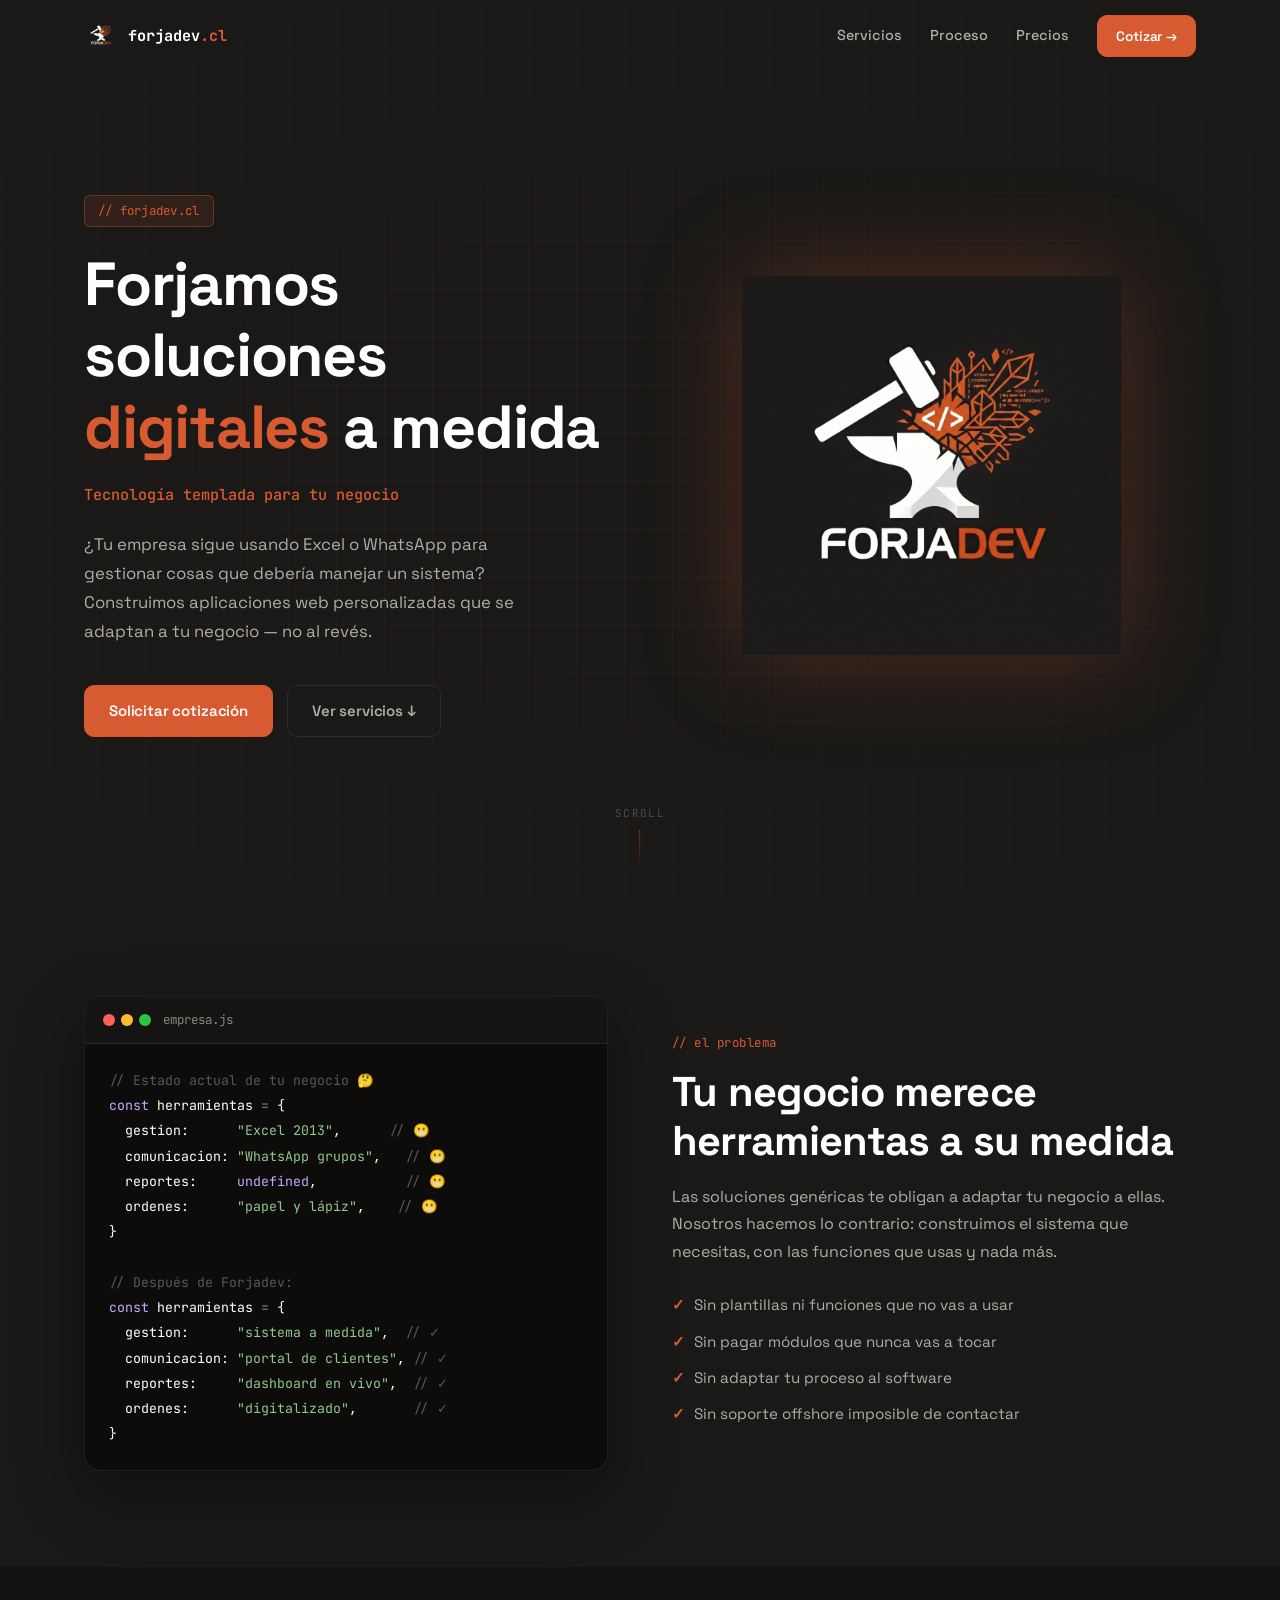
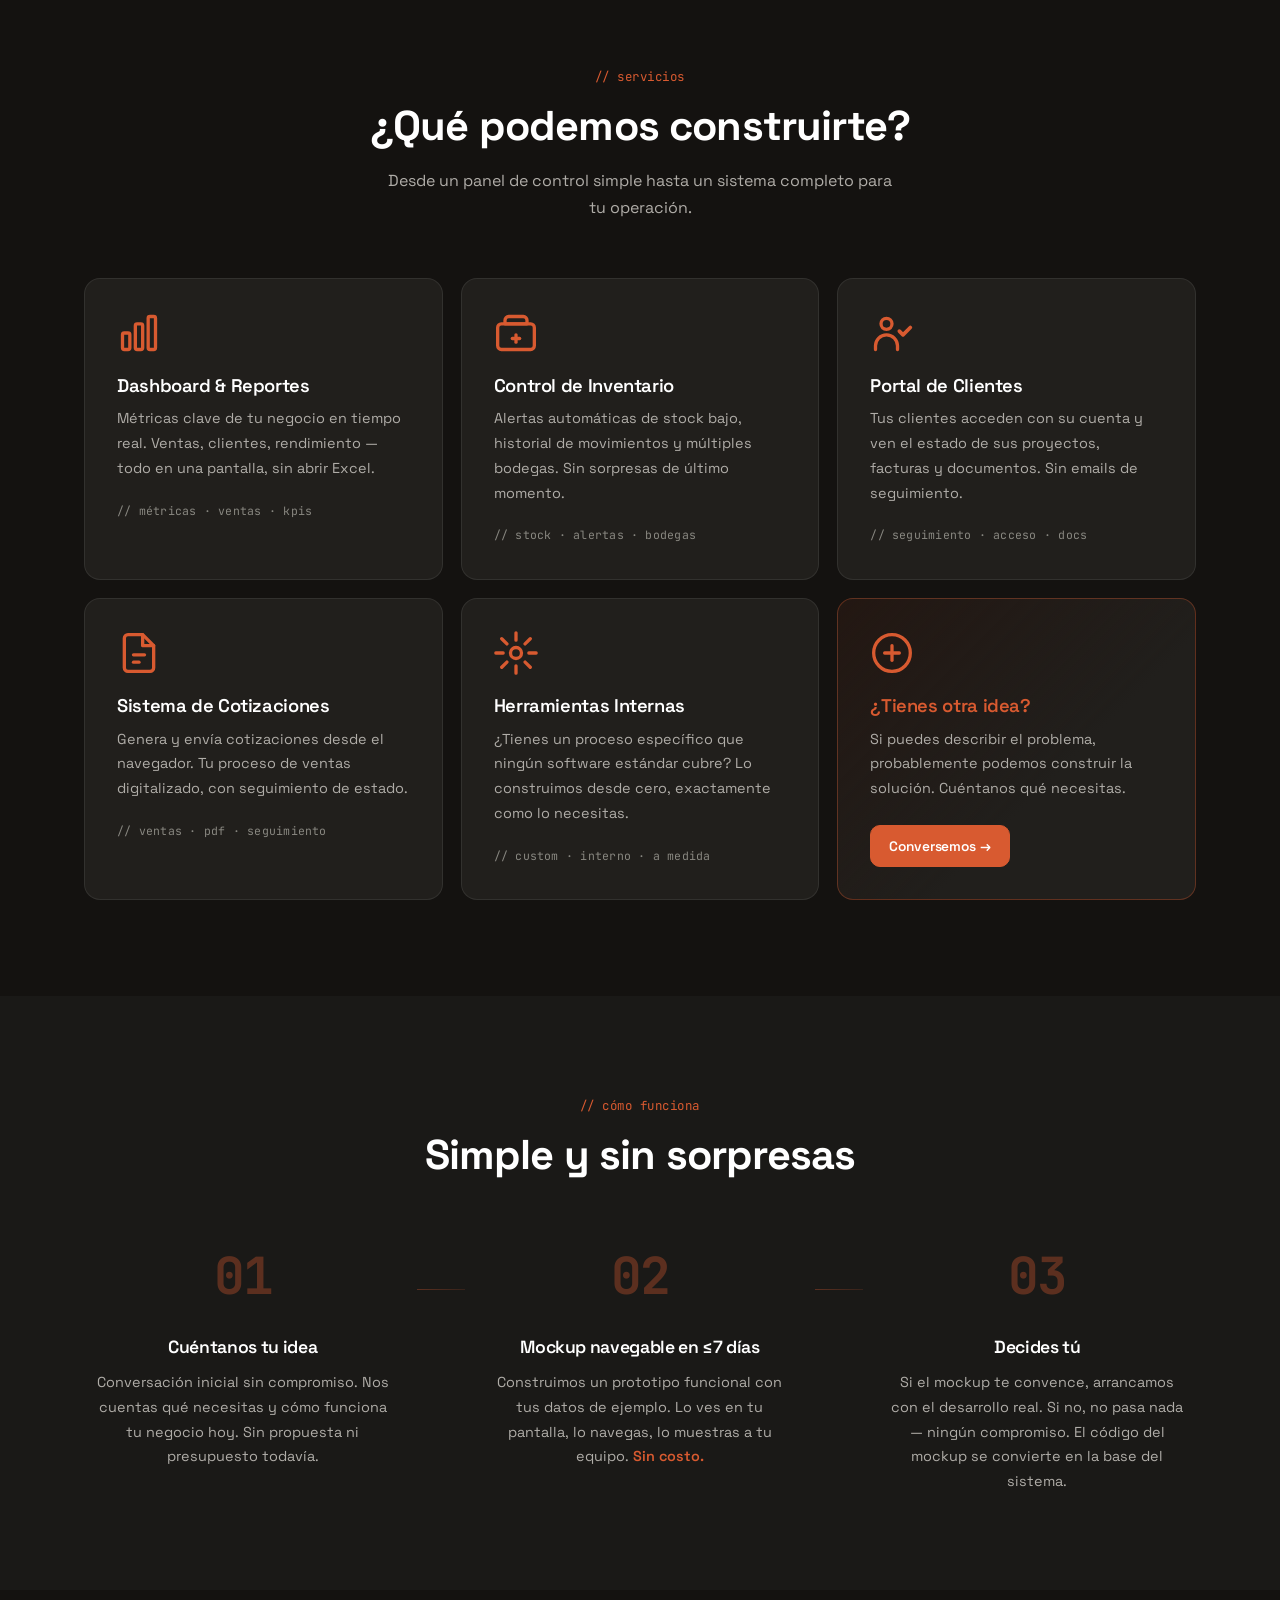
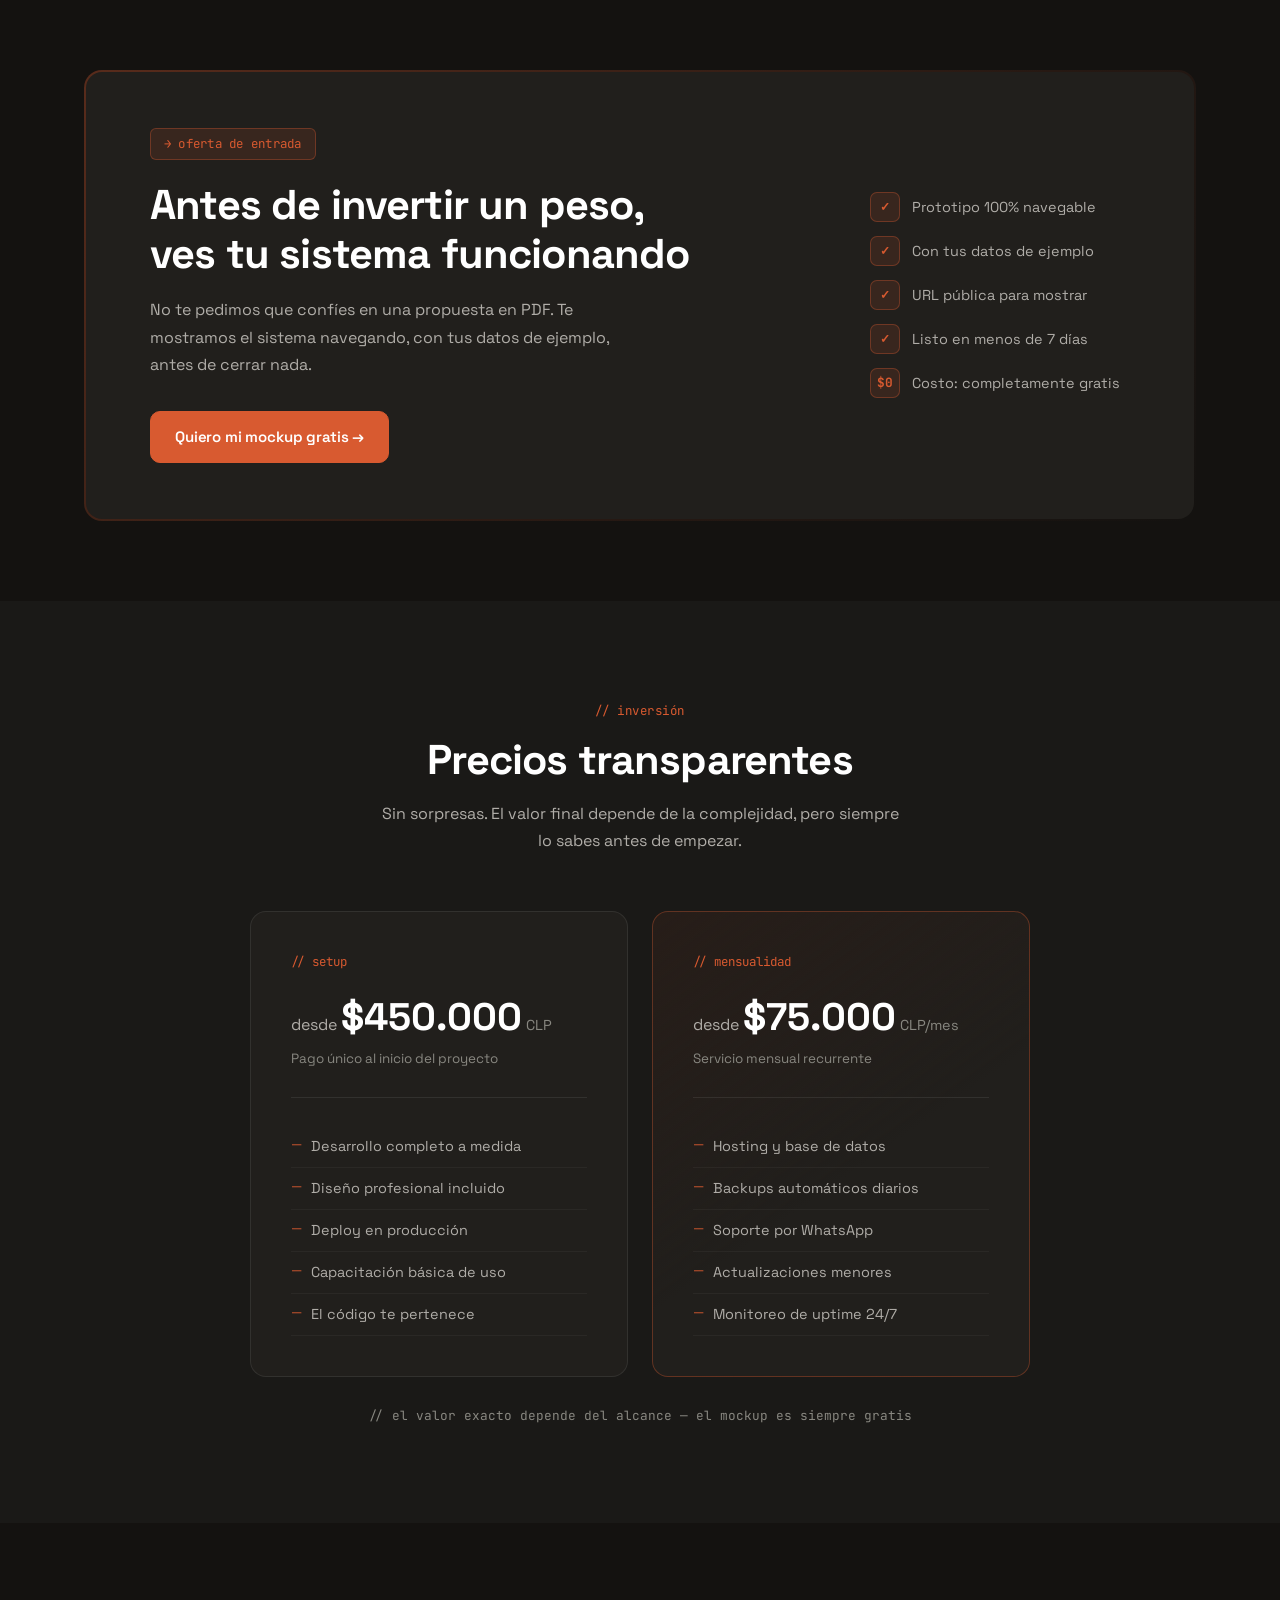
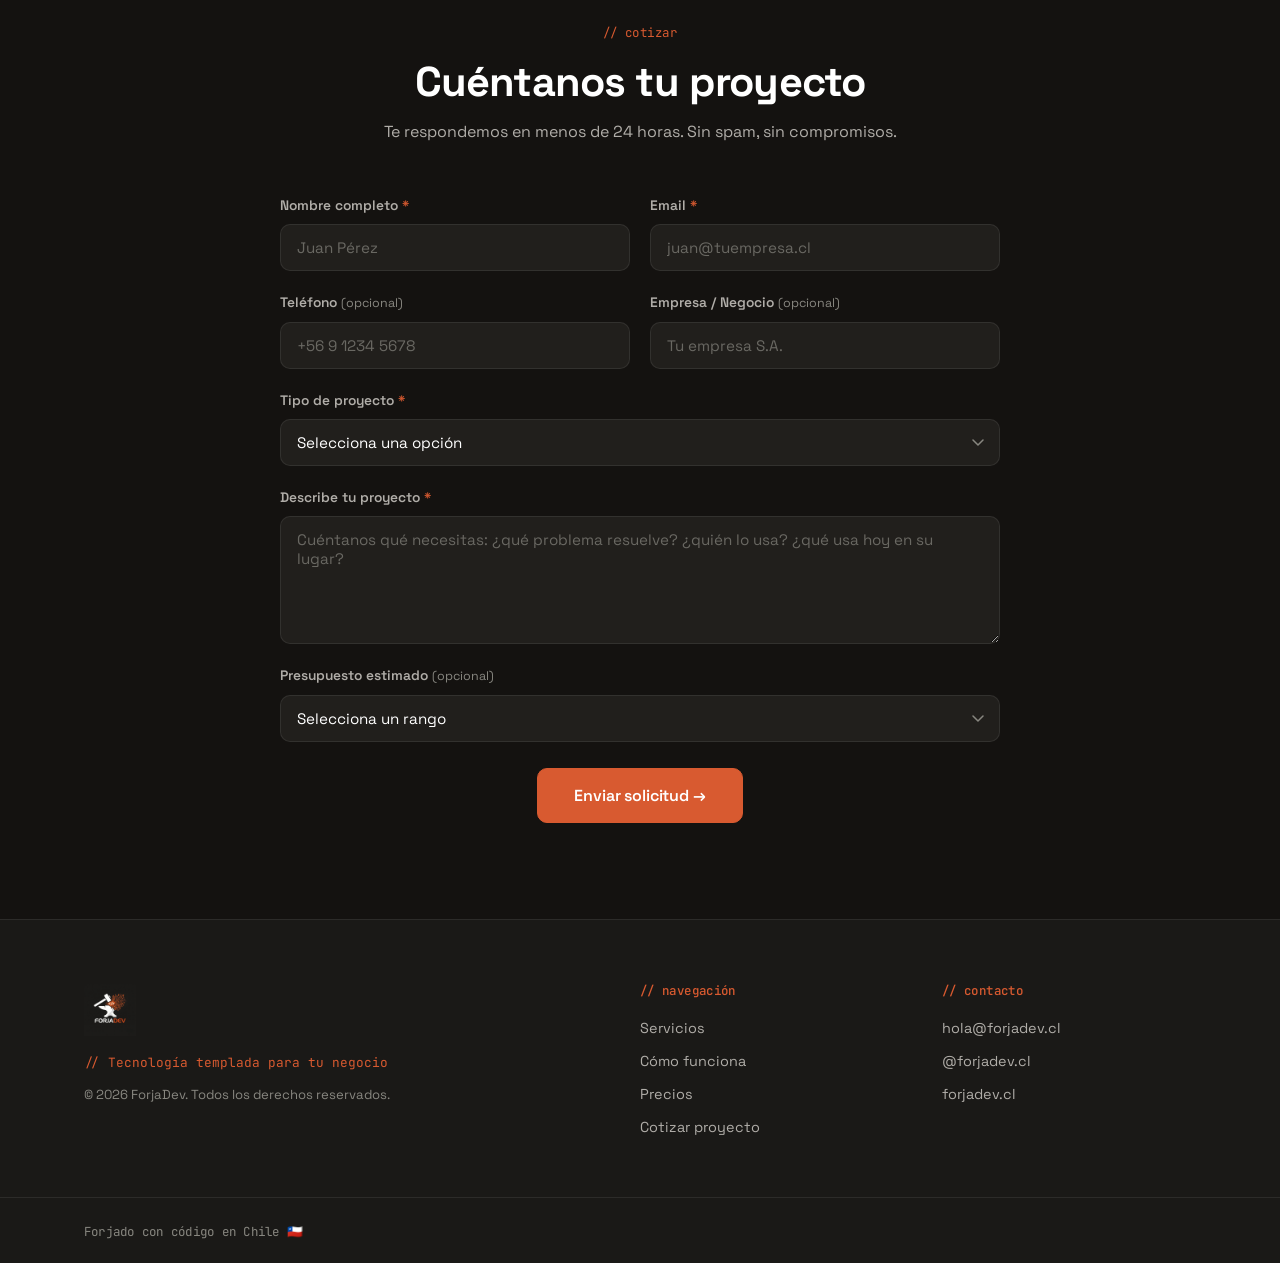
==== index.html @ ade75ca0 "Sitio inicial ForjaDev — landing page + formulario de cotización" ====
<!DOCTYPE html>
<html lang="es">
<head>
  <meta charset="UTF-8">
  <meta name="viewport" content="width=device-width, initial-scale=1.0">
  <meta name="description" content="ForjaDev — Aplicaciones web a medida para tu negocio. Dashboards, inventario, portales de clientes y más. Tecnología templada para tu negocio.">
  <meta property="og:title" content="ForjaDev — Tecnología templada para tu negocio">
  <meta property="og:description" content="Aplicaciones web personalizadas que se adaptan a tu negocio, no al revés. Prototipo navegable gratis en menos de 7 días.">
  <meta property="og:image" content="logo_forjadev.jpg">
  <title>ForjaDev — Tecnología templada para tu negocio</title>
  <link rel="icon" type="image/png" href="logo_forjadev.jpg">
  <link rel="preconnect" href="https://fonts.googleapis.com">
  <link rel="preconnect" href="https://fonts.gstatic.com" crossorigin>
  <link href="https://fonts.googleapis.com/css2?family=Space+Grotesk:wght@300;400;500;600;700&family=JetBrains+Mono:wght@400;500;700&display=swap" rel="stylesheet">
  <link rel="stylesheet" href="styles.css">
</head>
<body>

  <!-- ============================================================
       NAVBAR
  ============================================================ -->
  <nav id="navbar">
    <div class="nav-inner container">
      <a href="#" class="nav-logo">
        <img src="logo_forjadev.jpg" alt="ForjaDev">
        <span class="nav-logo-text mono">forjadev<span class="accent">.cl</span></span>
      </a>
      <div class="nav-links" id="nav-links">
        <a href="#servicios">Servicios</a>
        <a href="#proceso">Proceso</a>
        <a href="#precios">Precios</a>
        <a href="#cotizar" class="btn btn-primary btn-sm">Cotizar →</a>
      </div>
      <button class="nav-toggle" id="nav-toggle" aria-label="Abrir menú">
        <span></span>
        <span></span>
        <span></span>
      </button>
    </div>
  </nav>

  <main>

    <!-- ============================================================
         HERO
    ============================================================ -->
    <section id="hero">
      <div class="hero-grid-bg"></div>
      <div class="container hero-inner">
        <div class="hero-content">
          <span class="badge mono fade-up">// forjadev.cl</span>
          <h1 class="fade-up delay-100">
            Forjamos soluciones<br>
            <span class="accent">digitales</span> a medida
          </h1>
          <p class="hero-tagline mono fade-up delay-200">Tecnología templada para tu negocio</p>
          <p class="hero-body fade-up delay-300">
            ¿Tu empresa sigue usando Excel o WhatsApp para gestionar cosas que debería manejar un sistema?
            Construimos aplicaciones web personalizadas que se adaptan a tu negocio&nbsp;— no al revés.
          </p>
          <div class="hero-actions fade-up delay-400">
            <a href="#cotizar" class="btn btn-primary">Solicitar cotización</a>
            <a href="#servicios" class="btn btn-ghost">Ver servicios ↓</a>
          </div>
        </div>
        <div class="hero-logo fade-up delay-200">
          <div class="hero-logo-glow"></div>
          <img src="logo_forjadev.jpg" alt="ForjaDev Logo">
        </div>
      </div>
      <div class="hero-scroll-hint">
        <span class="mono">scroll</span>
        <div class="scroll-line"></div>
      </div>
    </section>

    <!-- ============================================================
         PROBLEMA
    ============================================================ -->
    <section id="problema">
      <div class="container problema-inner">
        <div class="code-block fade-up">
          <div class="code-header">
            <div class="code-dots">
              <span class="dot dot-red"></span>
              <span class="dot dot-yellow"></span>
              <span class="dot dot-green"></span>
            </div>
            <span class="code-filename mono">empresa.js</span>
          </div>
          <pre class="code-body"><code><span class="c-comment">// Estado actual de tu negocio 🤔</span>
<span class="c-keyword">const</span> herramientas <span class="c-op">=</span> {
  gestion:      <span class="c-string">"Excel 2013"</span>,      <span class="c-comment">// 😬</span>
  comunicacion: <span class="c-string">"WhatsApp grupos"</span>,   <span class="c-comment">// 😬</span>
  reportes:     <span class="c-keyword">undefined</span>,           <span class="c-comment">// 😬</span>
  ordenes:      <span class="c-string">"papel y lápiz"</span>,    <span class="c-comment">// 😬</span>
}

<span class="c-comment">// Después de Forjadev:</span>
<span class="c-keyword">const</span> herramientas <span class="c-op">=</span> {
  gestion:      <span class="c-string">"sistema a medida"</span>,  <span class="c-comment">// ✓</span>
  comunicacion: <span class="c-string">"portal de clientes"</span>, <span class="c-comment">// ✓</span>
  reportes:     <span class="c-string">"dashboard en vivo"</span>,  <span class="c-comment">// ✓</span>
  ordenes:      <span class="c-string">"digitalizado"</span>,       <span class="c-comment">// ✓</span>
}</code></pre>
        </div>
        <div class="problema-text fade-up delay-200">
          <span class="section-tag mono">// el problema</span>
          <h2>Tu negocio merece herramientas a su medida</h2>
          <p>Las soluciones genéricas te obligan a adaptar tu negocio a ellas. Nosotros hacemos lo contrario: construimos el sistema que necesitas, con las funciones que usas y nada más.</p>
          <ul class="check-list">
            <li>Sin plantillas ni funciones que no vas a usar</li>
            <li>Sin pagar módulos que nunca vas a tocar</li>
            <li>Sin adaptar tu proceso al software</li>
            <li>Sin soporte offshore imposible de contactar</li>
          </ul>
        </div>
      </div>
    </section>

    <!-- ============================================================
         SERVICIOS
    ============================================================ -->
    <section id="servicios">
      <div class="container">
        <div class="section-header fade-up">
          <span class="section-tag mono">// servicios</span>
          <h2>¿Qué podemos construirte?</h2>
          <p class="section-sub">Desde un panel de control simple hasta un sistema completo para tu operación.</p>
        </div>
        <div class="services-grid">

          <div class="service-card fade-up">
            <div class="service-icon">
              <svg viewBox="0 0 24 24" fill="none" stroke="currentColor" stroke-width="1.8" stroke-linecap="round" stroke-linejoin="round">
                <rect x="3" y="12" width="4" height="9" rx="1"/>
                <rect x="10" y="7" width="4" height="14" rx="1"/>
                <rect x="17" y="3" width="4" height="18" rx="1"/>
              </svg>
            </div>
            <h3>Dashboard & Reportes</h3>
            <p>Métricas clave de tu negocio en tiempo real. Ventas, clientes, rendimiento — todo en una pantalla, sin abrir Excel.</p>
            <span class="service-tag mono">// métricas · ventas · kpis</span>
          </div>

          <div class="service-card fade-up delay-100">
            <div class="service-icon">
              <svg viewBox="0 0 24 24" fill="none" stroke="currentColor" stroke-width="1.8" stroke-linecap="round" stroke-linejoin="round">
                <path d="M20 7H4a2 2 0 00-2 2v10a2 2 0 002 2h16a2 2 0 002-2V9a2 2 0 00-2-2z"/>
                <path d="M16 3H8a2 2 0 00-2 2v2h12V5a2 2 0 00-2-2z"/>
                <line x1="12" y1="13" x2="12" y2="17"/>
                <line x1="10" y1="15" x2="14" y2="15"/>
              </svg>
            </div>
            <h3>Control de Inventario</h3>
            <p>Alertas automáticas de stock bajo, historial de movimientos y múltiples bodegas. Sin sorpresas de último momento.</p>
            <span class="service-tag mono">// stock · alertas · bodegas</span>
          </div>

          <div class="service-card fade-up delay-200">
            <div class="service-icon">
              <svg viewBox="0 0 24 24" fill="none" stroke="currentColor" stroke-width="1.8" stroke-linecap="round" stroke-linejoin="round">
                <circle cx="9" cy="7" r="3"/>
                <path d="M3 21v-2a6 6 0 0112 0v2"/>
                <path d="M16 11l2 2 4-4" stroke-width="2"/>
              </svg>
            </div>
            <h3>Portal de Clientes</h3>
            <p>Tus clientes acceden con su cuenta y ven el estado de sus proyectos, facturas y documentos. Sin emails de seguimiento.</p>
            <span class="service-tag mono">// seguimiento · acceso · docs</span>
          </div>

          <div class="service-card fade-up delay-100">
            <div class="service-icon">
              <svg viewBox="0 0 24 24" fill="none" stroke="currentColor" stroke-width="1.8" stroke-linecap="round" stroke-linejoin="round">
                <path d="M14 2H6a2 2 0 00-2 2v16a2 2 0 002 2h12a2 2 0 002-2V8z"/>
                <polyline points="14 2 14 8 20 8"/>
                <line x1="9" y1="13" x2="15" y2="13"/>
                <line x1="9" y1="17" x2="12" y2="17"/>
              </svg>
            </div>
            <h3>Sistema de Cotizaciones</h3>
            <p>Genera y envía cotizaciones desde el navegador. Tu proceso de ventas digitalizado, con seguimiento de estado.</p>
            <span class="service-tag mono">// ventas · pdf · seguimiento</span>
          </div>

          <div class="service-card fade-up delay-200">
            <div class="service-icon">
              <svg viewBox="0 0 24 24" fill="none" stroke="currentColor" stroke-width="1.8" stroke-linecap="round" stroke-linejoin="round">
                <circle cx="12" cy="12" r="3"/>
                <path d="M12 1v4M12 19v4M4.22 4.22l2.83 2.83M16.95 16.95l2.83 2.83M1 12h4M19 12h4M4.22 19.78l2.83-2.83M16.95 7.05l2.83-2.83"/>
              </svg>
            </div>
            <h3>Herramientas Internas</h3>
            <p>¿Tienes un proceso específico que ningún software estándar cubre? Lo construimos desde cero, exactamente como lo necesitas.</p>
            <span class="service-tag mono">// custom · interno · a medida</span>
          </div>

          <div class="service-card service-card-cta fade-up delay-300">
            <div class="service-icon">
              <svg viewBox="0 0 24 24" fill="none" stroke="currentColor" stroke-width="1.8" stroke-linecap="round" stroke-linejoin="round">
                <circle cx="12" cy="12" r="10"/>
                <line x1="12" y1="8" x2="12" y2="16"/>
                <line x1="8" y1="12" x2="16" y2="12"/>
              </svg>
            </div>
            <h3>¿Tienes otra idea?</h3>
            <p>Si puedes describir el problema, probablemente podemos construir la solución. Cuéntanos qué necesitas.</p>
            <a href="#cotizar" class="btn btn-primary btn-sm" style="margin-top: 8px;">Conversemos →</a>
          </div>

        </div>
      </div>
    </section>

    <!-- ============================================================
         PROCESO
    ============================================================ -->
    <section id="proceso">
      <div class="container">
        <div class="section-header fade-up">
          <span class="section-tag mono">// cómo funciona</span>
          <h2>Simple y sin sorpresas</h2>
        </div>
        <div class="steps">
          <div class="step fade-up">
            <div class="step-number mono">01</div>
            <div class="step-body">
              <h3>Cuéntanos tu idea</h3>
              <p>Conversación inicial sin compromiso. Nos cuentas qué necesitas y cómo funciona tu negocio hoy. Sin propuesta ni presupuesto todavía.</p>
            </div>
          </div>
          <div class="step-connector" aria-hidden="true"></div>
          <div class="step fade-up delay-200">
            <div class="step-number mono">02</div>
            <div class="step-body">
              <h3>Mockup navegable en ≤7 días</h3>
              <p>Construimos un prototipo funcional con tus datos de ejemplo. Lo ves en tu pantalla, lo navegas, lo muestras a tu equipo. <strong>Sin costo.</strong></p>
            </div>
          </div>
          <div class="step-connector" aria-hidden="true"></div>
          <div class="step fade-up delay-400">
            <div class="step-number mono">03</div>
            <div class="step-body">
              <h3>Decides tú</h3>
              <p>Si el mockup te convence, arrancamos con el desarrollo real. Si no, no pasa nada — ningún compromiso. El código del mockup se convierte en la base del sistema.</p>
            </div>
          </div>
        </div>
      </div>
    </section>

    <!-- ============================================================
         MOCKUP CTA
    ============================================================ -->
    <section id="mockup-cta">
      <div class="container">
        <div class="mockup-card fade-up">
          <div class="mockup-card-inner">
            <div class="mockup-text">
              <span class="badge accent-badge mono">→ oferta de entrada</span>
              <h2>Antes de invertir un peso,<br>ves tu sistema funcionando</h2>
              <p>No te pedimos que confíes en una propuesta en PDF. Te mostramos el sistema navegando, con tus datos de ejemplo, antes de cerrar nada.</p>
              <a href="#cotizar" class="btn btn-primary">Quiero mi mockup gratis →</a>
            </div>
            <div class="mockup-features">
              <div class="mockup-feature">
                <span class="feature-icon">✓</span>
                <span>Prototipo 100% navegable</span>
              </div>
              <div class="mockup-feature">
                <span class="feature-icon">✓</span>
                <span>Con tus datos de ejemplo</span>
              </div>
              <div class="mockup-feature">
                <span class="feature-icon">✓</span>
                <span>URL pública para mostrar</span>
              </div>
              <div class="mockup-feature">
                <span class="feature-icon">✓</span>
                <span>Listo en menos de 7 días</span>
              </div>
              <div class="mockup-feature">
                <span class="feature-icon feature-zero">$0</span>
                <span>Costo: completamente gratis</span>
              </div>
            </div>
          </div>
        </div>
      </div>
    </section>

    <!-- ============================================================
         PRECIOS
    ============================================================ -->
    <section id="precios">
      <div class="container">
        <div class="section-header fade-up">
          <span class="section-tag mono">// inversión</span>
          <h2>Precios transparentes</h2>
          <p class="section-sub">Sin sorpresas. El valor final depende de la complejidad, pero siempre lo sabes antes de empezar.</p>
        </div>
        <div class="pricing-grid">
          <div class="pricing-card fade-up">
            <div class="pricing-type mono">// setup</div>
            <div class="pricing-amount">desde <span>$450.000</span> <em>CLP</em></div>
            <div class="pricing-label">Pago único al inicio del proyecto</div>
            <ul class="pricing-list">
              <li>Desarrollo completo a medida</li>
              <li>Diseño profesional incluido</li>
              <li>Deploy en producción</li>
              <li>Capacitación básica de uso</li>
              <li>El código te pertenece</li>
            </ul>
          </div>
          <div class="pricing-card pricing-card-accent fade-up delay-200">
            <div class="pricing-type mono">// mensualidad</div>
            <div class="pricing-amount">desde <span>$75.000</span> <em>CLP/mes</em></div>
            <div class="pricing-label">Servicio mensual recurrente</div>
            <ul class="pricing-list">
              <li>Hosting y base de datos</li>
              <li>Backups automáticos diarios</li>
              <li>Soporte por WhatsApp</li>
              <li>Actualizaciones menores</li>
              <li>Monitoreo de uptime 24/7</li>
            </ul>
          </div>
        </div>
        <p class="pricing-note mono fade-up">// el valor exacto depende del alcance — el mockup es siempre gratis</p>
      </div>
    </section>

    <!-- ============================================================
         FORMULARIO DE COTIZACIÓN
    ============================================================ -->
    <section id="cotizar">
      <div class="container">
        <div class="cotizar-inner">
          <div class="cotizar-header fade-up">
            <span class="section-tag mono">// cotizar</span>
            <h2>Cuéntanos tu proyecto</h2>
            <p>Te respondemos en menos de 24 horas. Sin spam, sin compromisos.</p>
          </div>

          <!--
            FORMULARIO — CONFIGURACIÓN REQUERIDA:
            1. Ve a https://formspree.io y crea una cuenta gratuita
            2. Crea un nuevo form y copia el ID (ej: "xpzgkbqr")
            3. Reemplaza "YOUR_FORM_ID" en la línea de abajo con ese ID
            Ejemplo: action="https://formspree.io/f/xpzgkbqr"
          -->
          <form id="quote-form" class="quote-form fade-up delay-200"
                action="https://formspree.io/f/xlgywrzy" method="POST">

            <div class="form-row">
              <div class="form-group">
                <label for="nombre">Nombre completo <span class="req">*</span></label>
                <input type="text" id="nombre" name="nombre" placeholder="Juan Pérez" required>
              </div>
              <div class="form-group">
                <label for="email">Email <span class="req">*</span></label>
                <input type="email" id="email" name="email" placeholder="juan@tuempresa.cl" required>
              </div>
            </div>

            <div class="form-row">
              <div class="form-group">
                <label for="telefono">Teléfono <span class="opt">(opcional)</span></label>
                <input type="tel" id="telefono" name="telefono" placeholder="+56 9 1234 5678">
              </div>
              <div class="form-group">
                <label for="empresa">Empresa / Negocio <span class="opt">(opcional)</span></label>
                <input type="text" id="empresa" name="empresa" placeholder="Tu empresa S.A.">
              </div>
            </div>

            <div class="form-group">
              <label for="tipo">Tipo de proyecto <span class="req">*</span></label>
              <select id="tipo" name="tipo" required>
                <option value="" disabled selected>Selecciona una opción</option>
                <option value="dashboard">Dashboard y reportes</option>
                <option value="inventario">Control de inventario</option>
                <option value="portal">Portal de clientes</option>
                <option value="cotizaciones">Sistema de cotizaciones</option>
                <option value="ecommerce">Tienda o e-commerce</option>
                <option value="agenda">Sistema de agendamiento</option>
                <option value="interno">Herramienta interna</option>
                <option value="otro">Otro / No estoy seguro</option>
              </select>
            </div>

            <div class="form-group">
              <label for="descripcion">Describe tu proyecto <span class="req">*</span></label>
              <textarea id="descripcion" name="descripcion" rows="5"
                placeholder="Cuéntanos qué necesitas: ¿qué problema resuelve? ¿quién lo usa? ¿qué usa hoy en su lugar?" required></textarea>
            </div>

            <div class="form-group">
              <label for="presupuesto">Presupuesto estimado <span class="opt">(opcional)</span></label>
              <select id="presupuesto" name="presupuesto">
                <option value="" disabled selected>Selecciona un rango</option>
                <option value="menos-500k">Menos de $500.000 CLP</option>
                <option value="500k-1500k">$500.000 – $1.500.000 CLP</option>
                <option value="1500k-3000k">$1.500.000 – $3.000.000 CLP</option>
                <option value="mas-3000k">Más de $3.000.000 CLP</option>
                <option value="sin-definir">Sin definir / Necesito orientación</option>
              </select>
            </div>

            <div class="form-actions">
              <button type="submit" class="btn btn-primary btn-lg" id="submit-btn">
                <span class="btn-text">Enviar solicitud →</span>
                <span class="btn-loading" hidden>Enviando...</span>
              </button>
            </div>

            <div id="form-success" class="form-message form-success" hidden>
              ✓ &nbsp;Mensaje recibido. Te respondemos en menos de 24 horas.
            </div>
            <div id="form-error" class="form-message form-error" hidden>
              ✗ &nbsp;Hubo un error al enviar. Escríbenos directamente a
              <a href="mailto:hola@forjadev.cl">hola@forjadev.cl</a>
            </div>

          </form>
        </div>
      </div>
    </section>

  </main>

  <!-- ============================================================
       FOOTER
  ============================================================ -->
  <footer id="footer">
    <div class="container footer-inner">
      <div class="footer-brand">
        <img src="logo_forjadev.jpg" alt="ForjaDev" class="footer-logo">
        <p class="footer-tagline mono">// Tecnología templada para tu negocio</p>
        <p class="footer-copy">© 2026 ForjaDev. Todos los derechos reservados.</p>
      </div>
      <div class="footer-col">
        <h4 class="mono">// navegación</h4>
        <a href="#servicios">Servicios</a>
        <a href="#proceso">Cómo funciona</a>
        <a href="#precios">Precios</a>
        <a href="#cotizar">Cotizar proyecto</a>
      </div>
      <div class="footer-col">
        <h4 class="mono">// contacto</h4>
        <a href="mailto:hola@forjadev.cl">hola@forjadev.cl</a>
        <a href="https://instagram.com/forjadev.cl" target="_blank" rel="noopener noreferrer">@forjadev.cl</a>
        <a href="https://forjadev.cl">forjadev.cl</a>
      </div>
    </div>
    <div class="footer-bottom">
      <div class="container">
        <span class="mono">Forjado con código en Chile 🇨🇱</span>
      </div>
    </div>
  </footer>

  <script src="script.js"></script>
</body>
</html>
---- styles.css ----
/* ================================================================
   FORJADEV.CL — Estilos principales
   Paleta: #1A1917 | #D85A30 | #FFFFFF | #888780
================================================================ */

/* ================================================================
   VARIABLES & RESET
================================================================ */
:root {
  --bg:             #1A1917;
  --bg-alt:         #141210;
  --bg-card:        #211F1C;
  --bg-card-hover:  #2A2825;
  --accent:         #D85A30;
  --accent-hover:   #E86840;
  --accent-dim:     rgba(216, 90, 48, 0.12);
  --accent-border:  rgba(216, 90, 48, 0.35);
  --white:          #FFFFFF;
  --gray:           #888780;
  --gray-light:     #B0ADA8;
  --border:         rgba(255, 255, 255, 0.08);
  --border-hover:   rgba(255, 255, 255, 0.15);

  --font-sans: 'Space Grotesk', -apple-system, BlinkMacSystemFont, sans-serif;
  --font-mono: 'JetBrains Mono', 'Courier New', monospace;

  --container: 1160px;
  --radius:    10px;
  --radius-lg: 16px;
  --nav-h:     72px;

  --ease:      cubic-bezier(0.25, 0.46, 0.45, 0.94);
  --t-fast:    0.18s;
  --t-med:     0.3s;
  --t-slow:    0.5s;
}

*, *::before, *::after {
  box-sizing: border-box;
  margin: 0;
  padding: 0;
}

html {
  scroll-behavior: smooth;
  scroll-padding-top: var(--nav-h);
}

body {
  font-family: var(--font-sans);
  background-color: var(--bg);
  color: var(--white);
  line-height: 1.6;
  -webkit-font-smoothing: antialiased;
  -moz-osx-font-smoothing: grayscale;
  overflow-x: hidden;
}

img { max-width: 100%; display: block; }
a   { color: inherit; text-decoration: none; }
ul  { list-style: none; }

/* ================================================================
   UTILIDADES
================================================================ */
.container {
  max-width: var(--container);
  margin: 0 auto;
  padding: 0 24px;
}

.mono   { font-family: var(--font-mono); }
.accent { color: var(--accent); }

.section-tag {
  display: inline-block;
  font-size: 0.78rem;
  color: var(--accent);
  letter-spacing: 0.04em;
  margin-bottom: 14px;
}

.section-header {
  text-align: center;
  margin-bottom: 56px;
}

.section-header h2 { margin-bottom: 16px; }

.section-sub {
  color: var(--gray-light);
  max-width: 520px;
  margin: 0 auto;
  font-size: 1.0rem;
}

/* ================================================================
   TIPOGRAFÍA
================================================================ */
h1, h2, h3, h4 {
  font-weight: 700;
  line-height: 1.18;
  letter-spacing: -0.02em;
}

h1 { font-size: clamp(2.2rem, 5vw, 3.8rem); }
h2 { font-size: clamp(1.7rem, 3.5vw, 2.6rem); }
h3 { font-size: 1.15rem; font-weight: 600; }

p {
  color: var(--gray-light);
  font-size: 1rem;
  line-height: 1.72;
}

strong { color: var(--accent); font-weight: 600; }

/* ================================================================
   BOTONES
================================================================ */
.btn {
  display: inline-flex;
  align-items: center;
  gap: 8px;
  padding: 13px 24px;
  border-radius: var(--radius);
  font-family: var(--font-sans);
  font-size: 0.94rem;
  font-weight: 600;
  cursor: pointer;
  transition: background var(--t-fast) var(--ease),
              box-shadow var(--t-fast) var(--ease),
              transform var(--t-fast) var(--ease),
              border-color var(--t-fast) var(--ease),
              color var(--t-fast) var(--ease);
  border: 1px solid transparent;
  white-space: nowrap;
  letter-spacing: -0.01em;
}

.btn-primary {
  background: var(--accent);
  color: var(--white);
  border-color: var(--accent);
}
.btn-primary:hover {
  background: var(--accent-hover);
  border-color: var(--accent-hover);
  transform: translateY(-2px);
  box-shadow: 0 8px 28px rgba(216, 90, 48, 0.4);
}
.btn-primary:active { transform: translateY(0); }

.btn-ghost {
  background: transparent;
  color: var(--gray-light);
  border-color: var(--border);
}
.btn-ghost:hover {
  border-color: var(--accent-border);
  color: var(--white);
  background: var(--accent-dim);
}

.btn-sm  { padding: 9px 18px; font-size: 0.86rem; }
.btn-lg  { padding: 16px 36px; font-size: 1rem; }

.btn:disabled {
  opacity: 0.6;
  cursor: not-allowed;
  transform: none !important;
}

/* ================================================================
   BADGE
================================================================ */
.badge {
  display: inline-block;
  padding: 5px 13px;
  background: var(--accent-dim);
  border: 1px solid var(--accent-border);
  border-radius: 6px;
  font-size: 0.78rem;
  color: var(--accent);
  letter-spacing: 0.02em;
  margin-bottom: 22px;
}

.accent-badge { color: var(--accent); }

/* ================================================================
   NAVBAR
================================================================ */
#navbar {
  position: fixed;
  top: 0; left: 0; right: 0;
  z-index: 100;
  height: var(--nav-h);
  transition: background var(--t-med), box-shadow var(--t-med);
}

#navbar.scrolled {
  background: rgba(26, 25, 23, 0.9);
  backdrop-filter: blur(14px);
  -webkit-backdrop-filter: blur(14px);
  box-shadow: 0 1px 0 var(--border);
}

.nav-inner {
  display: flex;
  align-items: center;
  justify-content: space-between;
  height: 100%;
}

.nav-logo {
  display: flex;
  align-items: center;
  gap: 10px;
  flex-shrink: 0;
}
.nav-logo img {
  width: 34px;
  height: 34px;
  object-fit: contain;
}
.nav-logo-text {
  font-size: 0.95rem;
  font-weight: 700;
  color: var(--white);
}

.nav-links {
  display: flex;
  align-items: center;
  gap: 28px;
}
.nav-links a:not(.btn) {
  font-size: 0.9rem;
  font-weight: 500;
  color: var(--gray-light);
  transition: color var(--t-fast);
}
.nav-links a:not(.btn):hover { color: var(--white); }

/* Hamburger */
.nav-toggle {
  display: none;
  flex-direction: column;
  gap: 5px;
  background: none;
  border: none;
  cursor: pointer;
  padding: 4px;
}
.nav-toggle span {
  display: block;
  width: 24px;
  height: 2px;
  background: var(--white);
  border-radius: 2px;
  transition: transform var(--t-fast), opacity var(--t-fast);
}

/* ================================================================
   HERO
================================================================ */
#hero {
  position: relative;
  min-height: 100vh;
  display: flex;
  align-items: center;
  padding: calc(var(--nav-h) + 56px) 0 96px;
  overflow: hidden;
}

/* Grid animado de fondo */
.hero-grid-bg {
  position: absolute;
  inset: 0;
  background-image:
    linear-gradient(rgba(216, 90, 48, 0.055) 1px, transparent 1px),
    linear-gradient(90deg, rgba(216, 90, 48, 0.055) 1px, transparent 1px);
  background-size: 48px 48px;
  animation: gridDrift 28s linear infinite;
  pointer-events: none;
}
.hero-grid-bg::after {
  content: '';
  position: absolute;
  inset: 0;
  background:
    radial-gradient(ellipse 75% 65% at 50% 50%, transparent 35%, var(--bg) 100%);
}
@keyframes gridDrift {
  from { background-position: 0 0; }
  to   { background-position: 48px 48px; }
}

.hero-inner {
  display: grid;
  grid-template-columns: 1fr 1fr;
  gap: 56px;
  align-items: center;
  position: relative;
  z-index: 1;
}

.hero-content h1    { margin-bottom: 18px; }
.hero-tagline       { font-size: 0.95rem; color: var(--accent); margin-bottom: 22px; font-weight: 500; }
.hero-body          { font-size: 1.05rem; margin-bottom: 40px; max-width: 480px; }

.hero-actions {
  display: flex;
  gap: 14px;
  flex-wrap: wrap;
}

/* Logo hero */
.hero-logo {
  display: flex;
  justify-content: center;
  align-items: center;
  position: relative;
}
.hero-logo-glow {
  position: absolute;
  width: 65%;
  height: 65%;
  background: radial-gradient(circle, rgba(216, 90, 48, 0.28) 0%, transparent 70%);
  border-radius: 50%;
  filter: blur(48px);
  animation: pulseGlow 4.5s ease-in-out infinite;
}
@keyframes pulseGlow {
  0%, 100% { transform: scale(1);   opacity: 0.65; }
  50%       { transform: scale(1.2); opacity: 1; }
}
.hero-logo img {
  width: 100%;
  max-width: 380px;
  position: relative;
  z-index: 1;
  filter: drop-shadow(0 0 48px rgba(216, 90, 48, 0.28));
}

/* Scroll hint */
.hero-scroll-hint {
  position: absolute;
  bottom: 32px;
  left: 50%;
  transform: translateX(-50%);
  display: flex;
  flex-direction: column;
  align-items: center;
  gap: 8px;
  opacity: 0.45;
  z-index: 1;
  pointer-events: none;
}
.hero-scroll-hint span {
  font-size: 0.68rem;
  color: var(--gray);
  letter-spacing: 0.12em;
  text-transform: uppercase;
}
.scroll-line {
  width: 1px;
  height: 38px;
  background: linear-gradient(to bottom, var(--accent), transparent);
  animation: scrollPulse 2.2s ease-in-out infinite;
}
@keyframes scrollPulse {
  0%, 100% { opacity: 0.4; transform: scaleY(1); }
  50%       { opacity: 1;   transform: scaleY(1.1); }
}

/* ================================================================
   PROBLEMA
================================================================ */
#problema {
  padding: 96px 0;
  background: var(--bg);
}

.problema-inner {
  display: grid;
  grid-template-columns: 1fr 1fr;
  gap: 64px;
  align-items: center;
}

/* Bloque de código */
.code-block {
  background: #0D0C0A;
  border: 1px solid var(--border);
  border-radius: var(--radius-lg);
  overflow: hidden;
  box-shadow: 0 24px 64px rgba(0, 0, 0, 0.4);
}
.code-header {
  display: flex;
  align-items: center;
  gap: 12px;
  padding: 13px 18px;
  background: rgba(255, 255, 255, 0.03);
  border-bottom: 1px solid var(--border);
}
.code-dots  { display: flex; gap: 6px; }
.dot        { width: 12px; height: 12px; border-radius: 50%; }
.dot-red    { background: #FF5F57; }
.dot-yellow { background: #FEBC2E; }
.dot-green  { background: #28C840; }
.code-filename { font-size: 0.78rem; color: var(--gray); }

.code-body {
  padding: 24px;
  overflow-x: auto;
}
.code-body code {
  font-family: var(--font-mono);
  font-size: 0.83rem;
  line-height: 1.9;
  display: block;
  white-space: pre;
}

/* Sintaxis colores */
.c-comment  { color: #5A5856; }
.c-keyword  { color: #C4A9FF; }
.c-string   { color: #8EC98E; }
.c-op       { color: var(--gray); }

/* Texto problema */
.problema-text h2     { margin-bottom: 18px; }
.problema-text p      { margin-bottom: 28px; }

.check-list li {
  position: relative;
  padding-left: 22px;
  margin-bottom: 12px;
  color: var(--gray-light);
  font-size: 0.95rem;
}
.check-list li::before {
  content: '✓';
  position: absolute;
  left: 0;
  color: var(--accent);
  font-weight: 700;
}

/* ================================================================
   SERVICIOS
================================================================ */
#servicios {
  padding: 96px 0;
  background: var(--bg-alt);
}

.services-grid {
  display: grid;
  grid-template-columns: repeat(3, 1fr);
  gap: 18px;
}

.service-card {
  background: var(--bg-card);
  border: 1px solid var(--border);
  border-radius: var(--radius-lg);
  padding: 32px;
  position: relative;
  overflow: hidden;
  transition:
    background var(--t-fast),
    border-color var(--t-fast),
    transform var(--t-med) var(--ease),
    box-shadow var(--t-med) var(--ease);
}
.service-card::after {
  content: '';
  position: absolute;
  top: 0; left: 0; right: 0;
  height: 2px;
  background: linear-gradient(90deg, transparent 0%, var(--accent) 50%, transparent 100%);
  opacity: 0;
  transition: opacity var(--t-fast);
}
.service-card:hover {
  background: var(--bg-card-hover);
  border-color: var(--accent-border);
  transform: translateY(-5px);
  box-shadow: 0 20px 48px rgba(0, 0, 0, 0.35);
}
.service-card:hover::after { opacity: 1; }

.service-icon {
  width: 44px;
  height: 44px;
  margin-bottom: 20px;
  color: var(--accent);
}
.service-icon svg { width: 100%; height: 100%; }

.service-card h3   { margin-bottom: 10px; }
.service-card p    { font-size: 0.9rem; margin-bottom: 16px; }
.service-tag       { font-size: 0.72rem; color: var(--gray); letter-spacing: 0.02em; }

/* Card CTA especial */
.service-card-cta {
  border-color: var(--accent-border);
  background: linear-gradient(135deg, rgba(216, 90, 48, 0.08) 0%, var(--bg-card) 60%);
}
.service-card-cta h3 { color: var(--accent); }

/* ================================================================
   PROCESO
================================================================ */
#proceso {
  padding: 96px 0;
  background: var(--bg);
}

.steps {
  display: grid;
  grid-template-columns: 1fr 80px 1fr 80px 1fr;
  align-items: start;
  gap: 0;
}

.step {
  text-align: center;
  padding: 0 8px;
}

.step-number {
  display: block;
  font-size: 3.2rem;
  font-weight: 700;
  color: var(--accent);
  opacity: 0.35;
  margin-bottom: 20px;
  letter-spacing: -0.04em;
  transition: opacity var(--t-med);
}
.step:hover .step-number { opacity: 0.7; }

.step-body h3 { margin-bottom: 12px; font-size: 1.1rem; }
.step-body p  { font-size: 0.9rem; }

.step-connector {
  display: flex;
  align-items: flex-start;
  justify-content: center;
  padding-top: 54px;
}
.step-connector::before {
  content: '';
  display: block;
  width: 48px;
  height: 1px;
  background: linear-gradient(90deg, var(--accent-border), rgba(216, 90, 48, 0.15));
}

/* ================================================================
   MOCKUP CTA
================================================================ */
#mockup-cta {
  padding: 80px 0;
  background: var(--bg-alt);
}

.mockup-card {
  border-radius: calc(var(--radius-lg) + 2px);
  padding: 2px;
  background: linear-gradient(135deg, var(--accent-border), rgba(216, 90, 48, 0.1) 60%, transparent);
}
.mockup-card-inner {
  background: var(--bg-card);
  border-radius: var(--radius-lg);
  padding: 56px 64px;
  display: grid;
  grid-template-columns: 1fr auto;
  gap: 64px;
  align-items: center;
}

.mockup-text .badge  { margin-bottom: 20px; }
.mockup-text h2      { margin-bottom: 18px; }
.mockup-text p       { margin-bottom: 32px; max-width: 460px; }

.mockup-features {
  display: flex;
  flex-direction: column;
  gap: 14px;
  min-width: 260px;
}

.mockup-feature {
  display: flex;
  align-items: center;
  gap: 12px;
  font-size: 0.9rem;
  color: var(--gray-light);
}

.feature-icon {
  width: 30px;
  height: 30px;
  background: var(--accent-dim);
  border: 1px solid var(--accent-border);
  border-radius: 7px;
  display: flex;
  align-items: center;
  justify-content: center;
  font-size: 0.75rem;
  color: var(--accent);
  font-weight: 700;
  flex-shrink: 0;
  font-family: var(--font-sans);
}
.feature-zero {
  font-size: 0.8rem;
  font-family: var(--font-mono);
}

/* ================================================================
   PRECIOS
================================================================ */
#precios {
  padding: 96px 0;
  background: var(--bg);
}

.pricing-grid {
  display: grid;
  grid-template-columns: 1fr 1fr;
  gap: 24px;
  max-width: 780px;
  margin: 0 auto 28px;
}

.pricing-card {
  background: var(--bg-card);
  border: 1px solid var(--border);
  border-radius: var(--radius-lg);
  padding: 40px;
  transition: border-color var(--t-fast), box-shadow var(--t-fast);
}
.pricing-card:hover {
  border-color: var(--border-hover);
  box-shadow: 0 12px 40px rgba(0, 0, 0, 0.25);
}

.pricing-card-accent {
  border-color: var(--accent-border);
  background: linear-gradient(145deg, rgba(216, 90, 48, 0.07) 0%, var(--bg-card) 55%);
}
.pricing-card-accent:hover { border-color: rgba(216, 90, 48, 0.55); }

.pricing-type  { font-size: 0.78rem; color: var(--accent); margin-bottom: 20px; }
.pricing-amount {
  font-size: 1rem;
  color: var(--gray-light);
  margin-bottom: 6px;
  line-height: 1.3;
}
.pricing-amount span { font-size: 2.4rem; font-weight: 700; color: var(--white); }
.pricing-amount em   { font-style: normal; font-size: 0.9rem; color: var(--gray); }

.pricing-label {
  font-size: 0.84rem;
  color: var(--gray);
  margin-bottom: 28px;
  padding-bottom: 28px;
  border-bottom: 1px solid var(--border);
}

.pricing-list li {
  padding: 9px 0 9px 20px;
  font-size: 0.9rem;
  color: var(--gray-light);
  border-bottom: 1px solid rgba(255, 255, 255, 0.04);
  position: relative;
}
.pricing-list li::before {
  content: '—';
  position: absolute;
  left: 0;
  color: var(--accent);
  font-size: 0.78rem;
}

.pricing-note {
  text-align: center;
  font-size: 0.8rem;
  color: var(--gray);
  opacity: 0.8;
}

/* ================================================================
   FORMULARIO DE COTIZACIÓN
================================================================ */
#cotizar {
  padding: 96px 0;
  background: var(--bg-alt);
}

.cotizar-inner {
  max-width: 720px;
  margin: 0 auto;
}

.cotizar-header {
  text-align: center;
  margin-bottom: 48px;
}
.cotizar-header h2 { margin-bottom: 12px; }

.quote-form {
  display: flex;
  flex-direction: column;
  gap: 20px;
}

.form-row {
  display: grid;
  grid-template-columns: 1fr 1fr;
  gap: 20px;
}

.form-group {
  display: flex;
  flex-direction: column;
  gap: 8px;
}

.form-group label {
  font-size: 0.86rem;
  font-weight: 600;
  color: var(--gray-light);
}

.req  { color: var(--accent); }
.opt  { color: var(--gray); font-weight: 400; font-size: 0.78rem; }

.form-group input,
.form-group select,
.form-group textarea {
  background: var(--bg-card);
  border: 1px solid var(--border);
  border-radius: var(--radius);
  padding: 13px 16px;
  font-family: var(--font-sans);
  font-size: 0.95rem;
  color: var(--white);
  width: 100%;
  transition: border-color var(--t-fast), box-shadow var(--t-fast), background var(--t-fast);
  -webkit-appearance: none;
  appearance: none;
}

.form-group input::placeholder,
.form-group textarea::placeholder {
  color: var(--gray);
  opacity: 0.7;
}

/* Select custom arrow */
.form-group select {
  background-image: url("data:image/svg+xml,%3Csvg xmlns='http://www.w3.org/2000/svg' width='12' height='7' viewBox='0 0 12 7'%3E%3Cpath d='M1 1l5 5 5-5' stroke='%23888780' stroke-width='1.5' fill='none' stroke-linecap='round' stroke-linejoin='round'/%3E%3C/svg%3E");
  background-repeat: no-repeat;
  background-position: right 15px center;
  padding-right: 40px;
  cursor: pointer;
}
.form-group select option { background: #2A2825; color: var(--white); }

/* Focus states */
.form-group input:focus,
.form-group select:focus,
.form-group textarea:focus {
  outline: none;
  border-color: var(--accent);
  background: #26231F;
  box-shadow: 0 0 0 3px rgba(216, 90, 48, 0.18);
}

/* User-invalid (modern browsers) */
.form-group input:user-invalid,
.form-group select:user-invalid,
.form-group textarea:user-invalid {
  border-color: rgba(255, 95, 87, 0.5);
}

.form-group textarea { resize: vertical; min-height: 128px; }

.form-actions {
  display: flex;
  justify-content: center;
  padding-top: 6px;
}

/* Mensajes de estado */
.form-message {
  padding: 14px 20px;
  border-radius: var(--radius);
  font-size: 0.9rem;
  text-align: center;
  border: 1px solid;
}
.form-success {
  background: rgba(40, 200, 64, 0.08);
  border-color: rgba(40, 200, 64, 0.3);
  color: #7FD98E;
}
.form-error {
  background: rgba(255, 95, 87, 0.08);
  border-color: rgba(255, 95, 87, 0.3);
  color: #FF9994;
}
.form-error a {
  color: var(--accent);
  text-decoration: underline;
  text-underline-offset: 2px;
}

/* ================================================================
   FOOTER
================================================================ */
#footer {
  padding: 64px 0 0;
  border-top: 1px solid var(--border);
  background: var(--bg);
}

.footer-inner {
  display: grid;
  grid-template-columns: 2fr 1fr 1fr;
  gap: 48px;
  padding-bottom: 48px;
}

.footer-logo {
  width: 52px;
  height: 52px;
  object-fit: contain;
  margin-bottom: 16px;
}
.footer-tagline {
  font-size: 0.8rem;
  color: var(--accent);
  margin-bottom: 10px;
}
.footer-copy { font-size: 0.82rem; color: var(--gray); }

.footer-col h4 {
  font-size: 0.78rem;
  color: var(--accent);
  margin-bottom: 18px;
  font-weight: 500;
  letter-spacing: 0.03em;
}
.footer-col a {
  display: block;
  font-size: 0.9rem;
  color: var(--gray-light);
  margin-bottom: 10px;
  transition: color var(--t-fast);
}
.footer-col a:hover { color: var(--white); }

.footer-bottom {
  border-top: 1px solid var(--border);
  padding: 20px 0;
}
.footer-bottom span {
  font-size: 0.78rem;
  color: var(--gray);
  letter-spacing: 0.02em;
}

/* ================================================================
   ANIMACIONES DE ENTRADA (IntersectionObserver)
================================================================ */
.fade-up {
  opacity: 0;
  transform: translateY(28px);
  transition: opacity 0.65s var(--ease), transform 0.65s var(--ease);
}
.fade-up.visible {
  opacity: 1;
  transform: translateY(0);
}

.delay-100 { transition-delay: 0.10s; }
.delay-200 { transition-delay: 0.20s; }
.delay-300 { transition-delay: 0.30s; }
.delay-400 { transition-delay: 0.40s; }

/* ================================================================
   RESPONSIVE — Tablet (≤ 900px)
================================================================ */
@media (max-width: 900px) {
  /* Hero */
  .hero-inner {
    grid-template-columns: 1fr;
    text-align: center;
    gap: 40px;
  }
  .hero-logo {
    order: -1;
    max-width: 220px;
    margin: 0 auto;
  }
  .hero-body  { max-width: 100%; }
  .hero-actions { justify-content: center; }

  /* Problema */
  .problema-inner { grid-template-columns: 1fr; gap: 40px; }

  /* Servicios */
  .services-grid { grid-template-columns: repeat(2, 1fr); }

  /* Proceso */
  .steps {
    grid-template-columns: 1fr;
    gap: 36px;
  }
  .step-connector { display: none; }
  .step {
    text-align: left;
    display: flex;
    align-items: flex-start;
    gap: 24px;
    padding: 0;
  }
  .step-number {
    font-size: 2.4rem;
    margin-bottom: 0;
    flex-shrink: 0;
    min-width: 52px;
  }

  /* Mockup CTA */
  .mockup-card-inner {
    grid-template-columns: 1fr;
    padding: 36px;
    gap: 36px;
  }
  .mockup-features { min-width: auto; }

  /* Precios */
  .pricing-grid { grid-template-columns: 1fr; max-width: 420px; }

  /* Footer */
  .footer-inner { grid-template-columns: 1fr 1fr; }
  .footer-brand { grid-column: 1 / -1; }
}

/* ================================================================
   RESPONSIVE — Mobile (≤ 640px)
================================================================ */
@media (max-width: 640px) {
  /* Navbar mobile */
  .nav-links {
    display: none;
    position: absolute;
    top: var(--nav-h);
    left: 0; right: 0;
    background: rgba(20, 18, 16, 0.97);
    backdrop-filter: blur(14px);
    -webkit-backdrop-filter: blur(14px);
    flex-direction: column;
    align-items: flex-start;
    padding: 20px 24px 28px;
    gap: 18px;
    border-bottom: 1px solid var(--border);
  }
  .nav-links.open { display: flex; }
  .nav-toggle     { display: flex; }
  .nav-links .btn { width: 100%; justify-content: center; }

  /* Form */
  .form-row { grid-template-columns: 1fr; }

  /* Servicios */
  .services-grid { grid-template-columns: 1fr; }

  /* Footer */
  .footer-inner { grid-template-columns: 1fr; gap: 32px; }

  /* Hero */
  .hero-logo { max-width: 180px; }
  .hero-scroll-hint { display: none; }
}
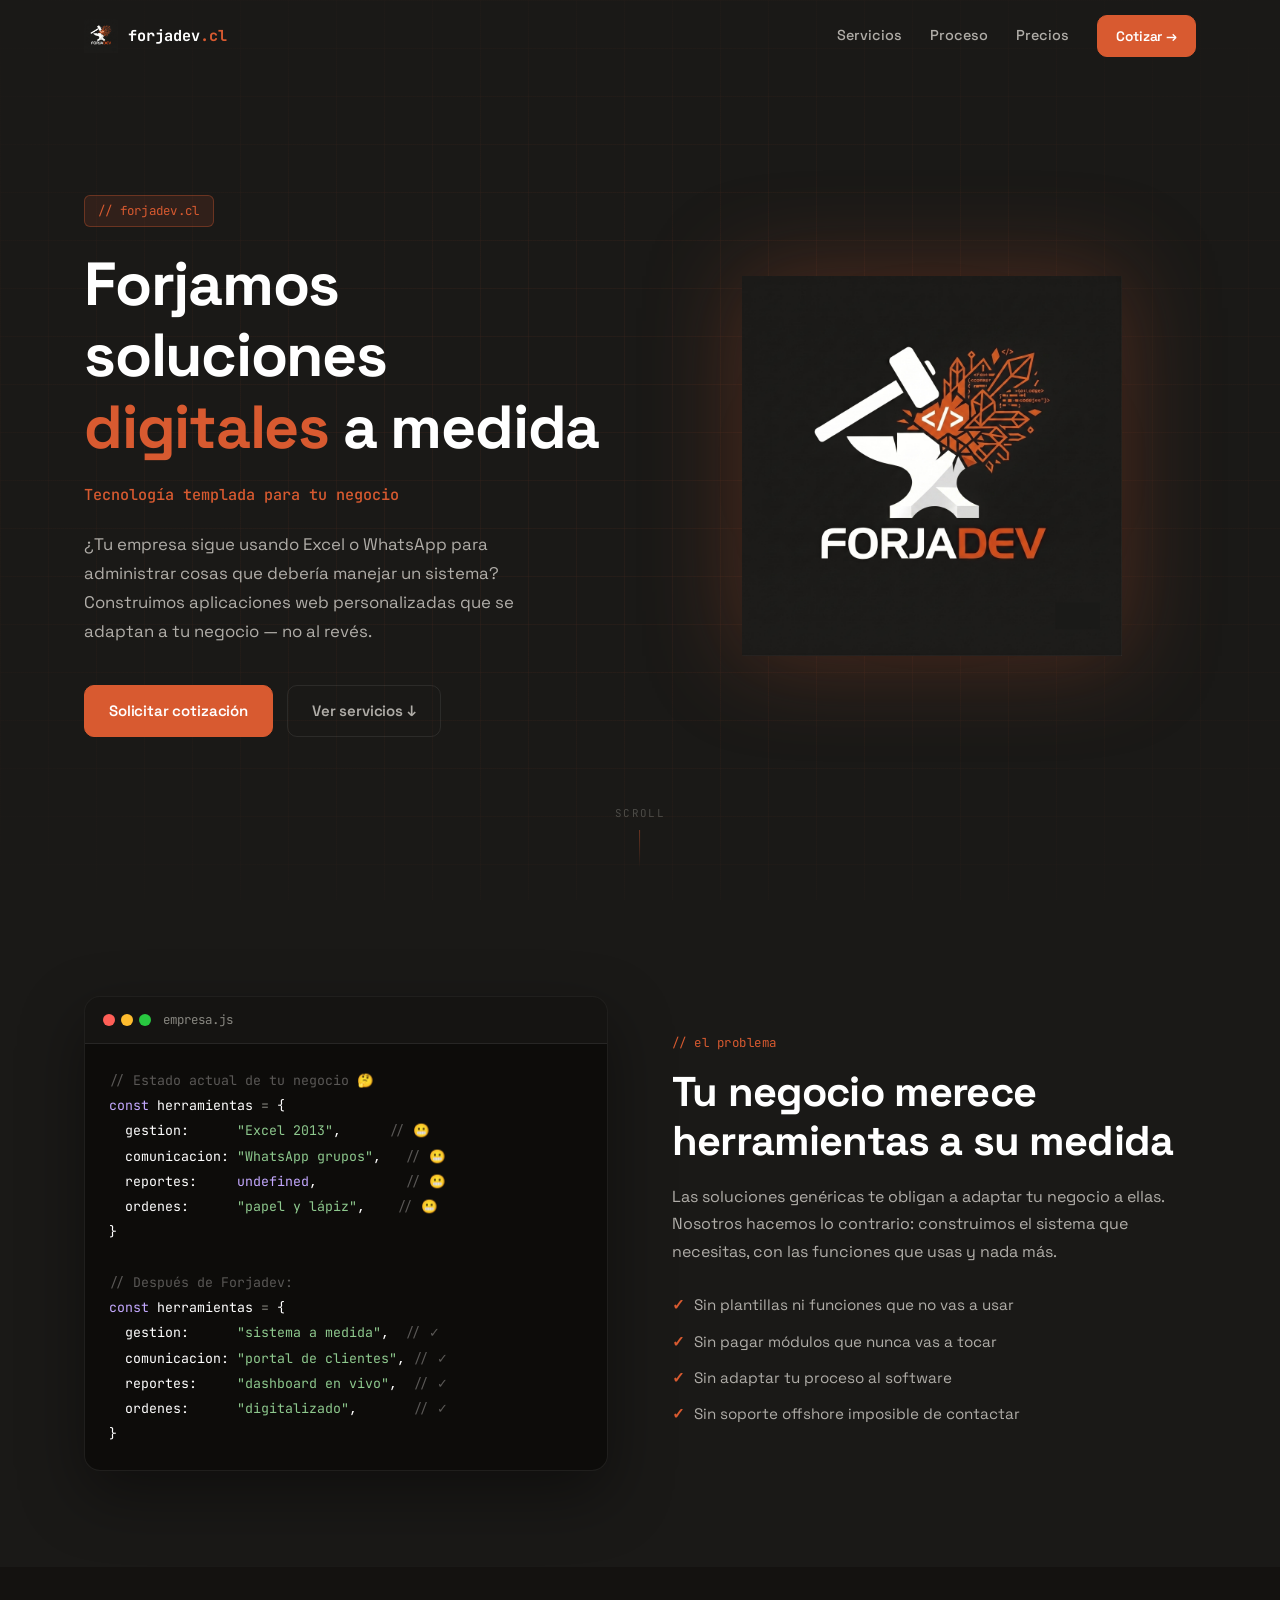
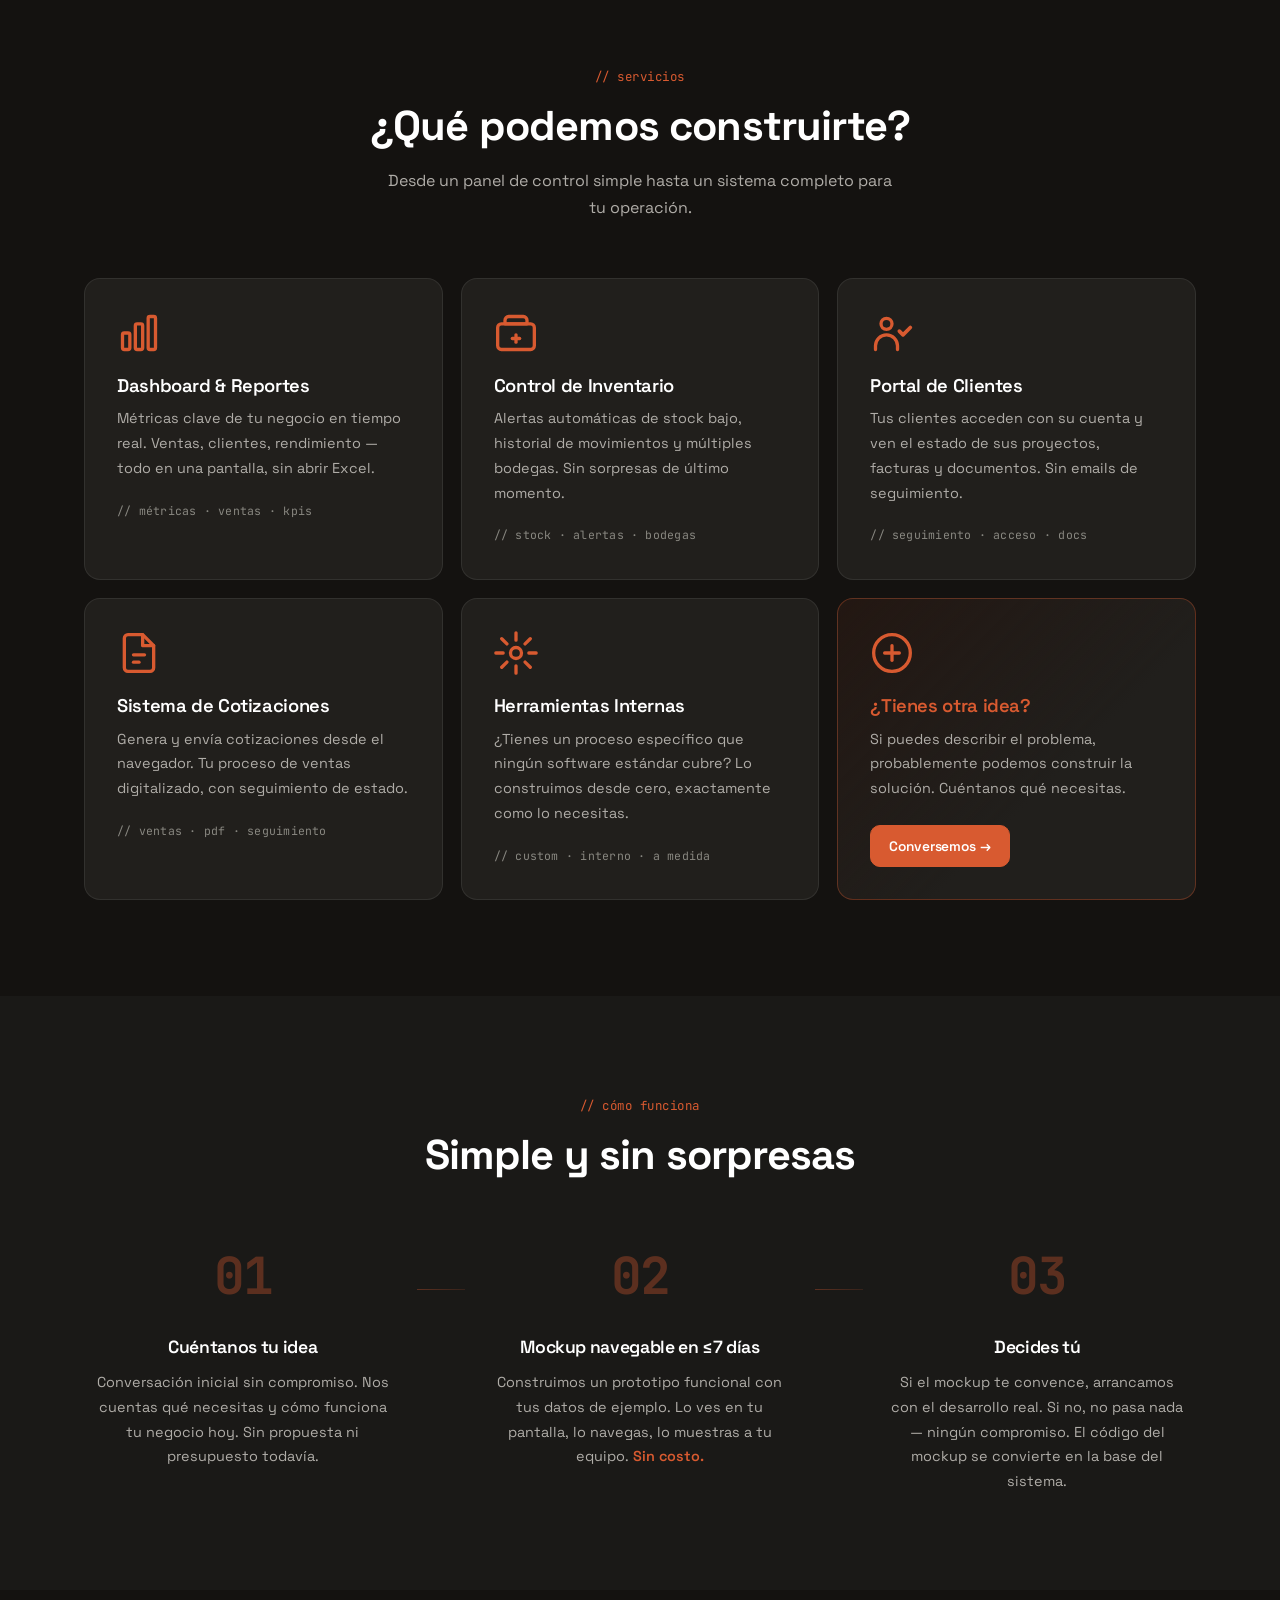
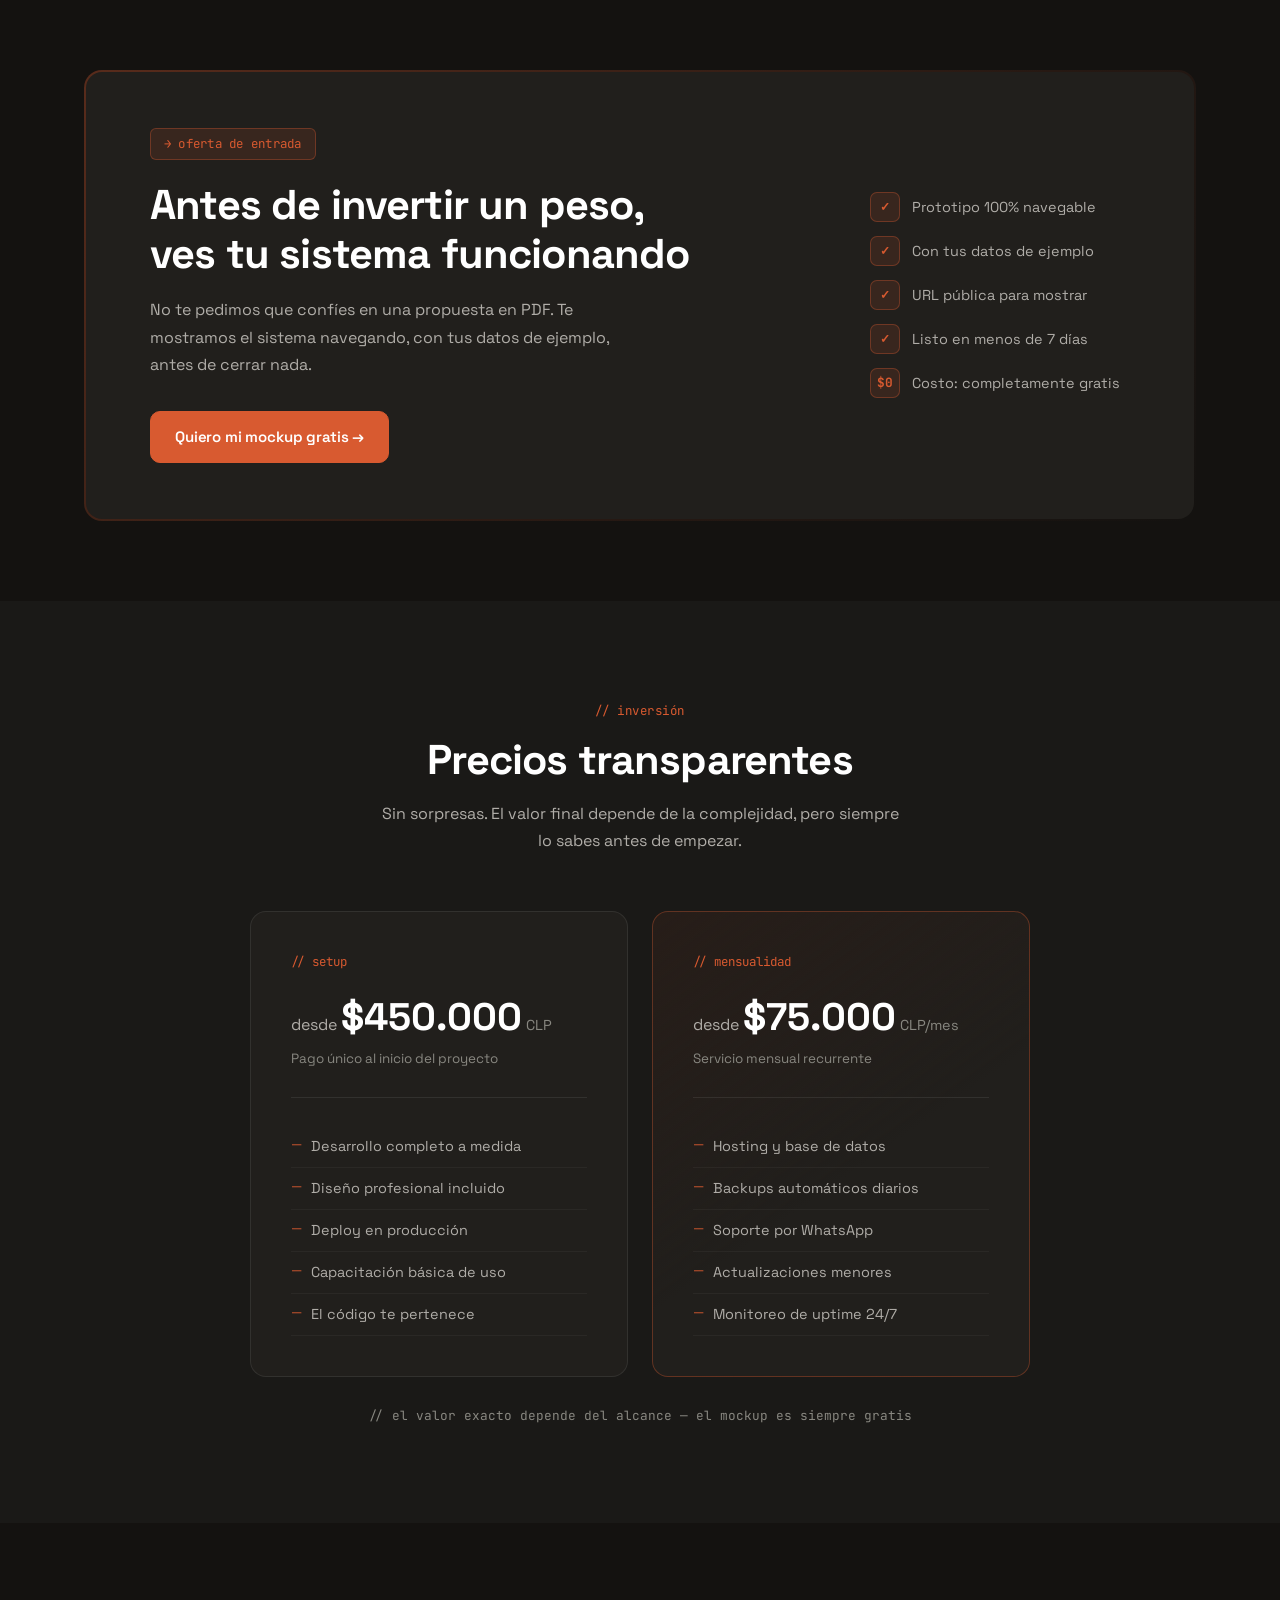
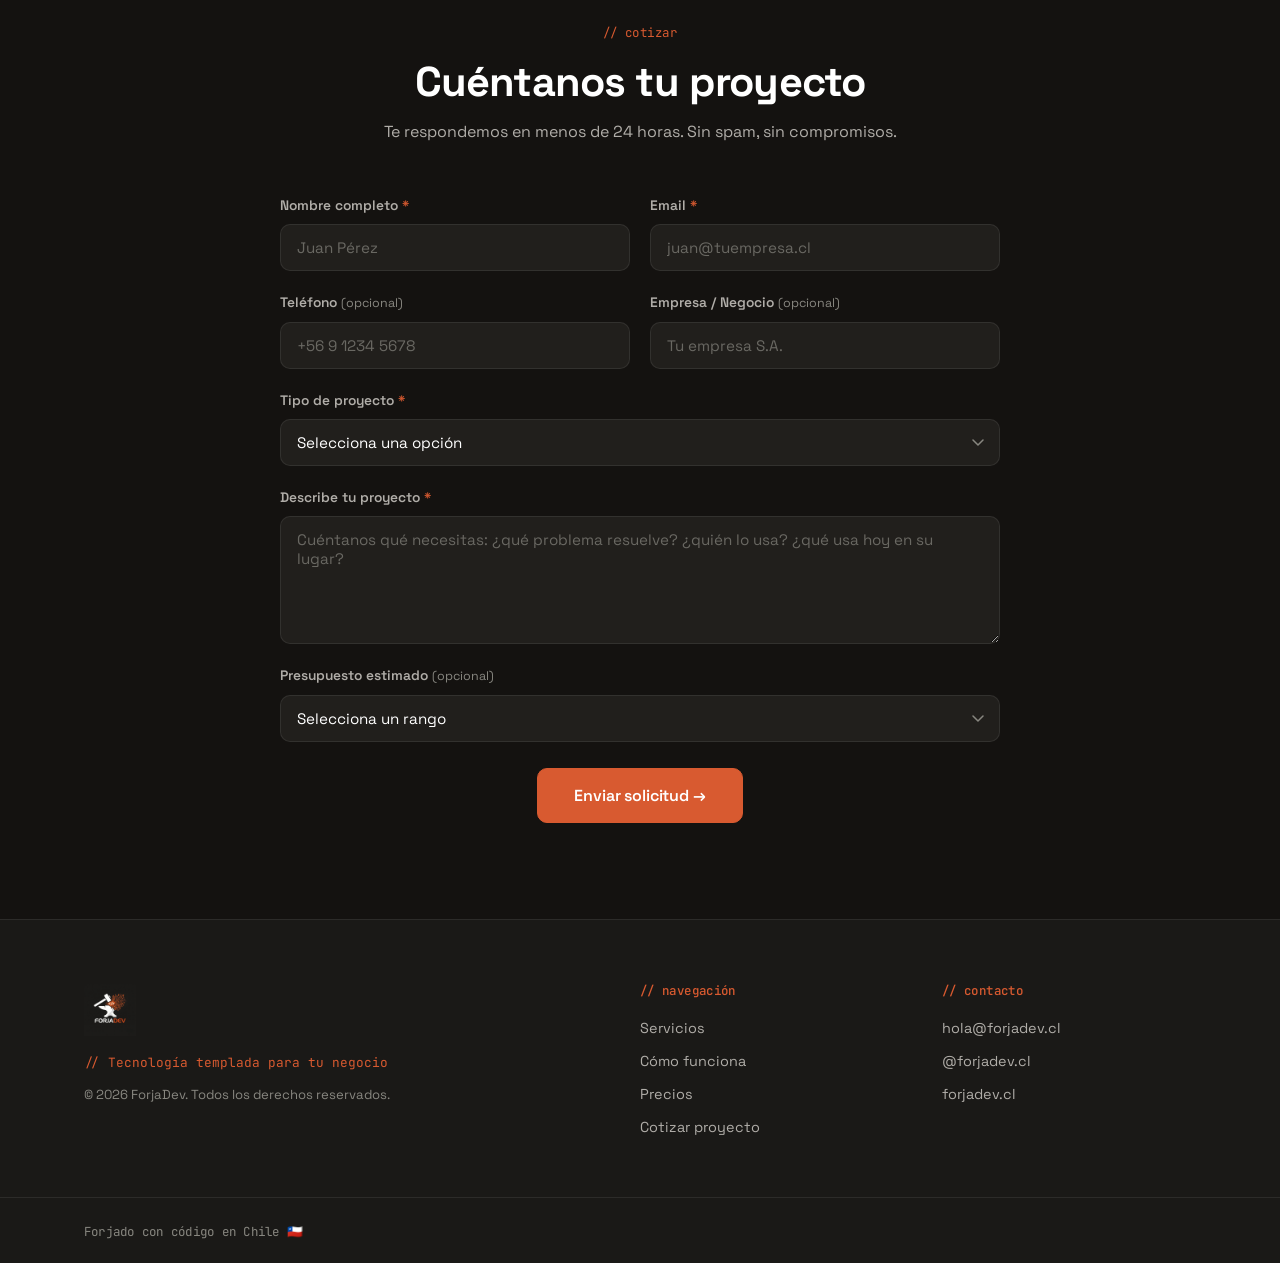
==== commit 781caba1: "Cambio de prueba: gestionar → administrar en hero" ====
--- a/index.html
+++ b/index.html
@@ -55,7 +55,7 @@
           </h1>
           <p class="hero-tagline mono fade-up delay-200">Tecnología templada para tu negocio</p>
           <p class="hero-body fade-up delay-300">
-            ¿Tu empresa sigue usando Excel o WhatsApp para gestionar cosas que debería manejar un sistema?
+            ¿Tu empresa sigue usando Excel o WhatsApp para administrar cosas que debería manejar un sistema?
             Construimos aplicaciones web personalizadas que se adaptan a tu negocio&nbsp;— no al revés.
           </p>
           <div class="hero-actions fade-up delay-400">
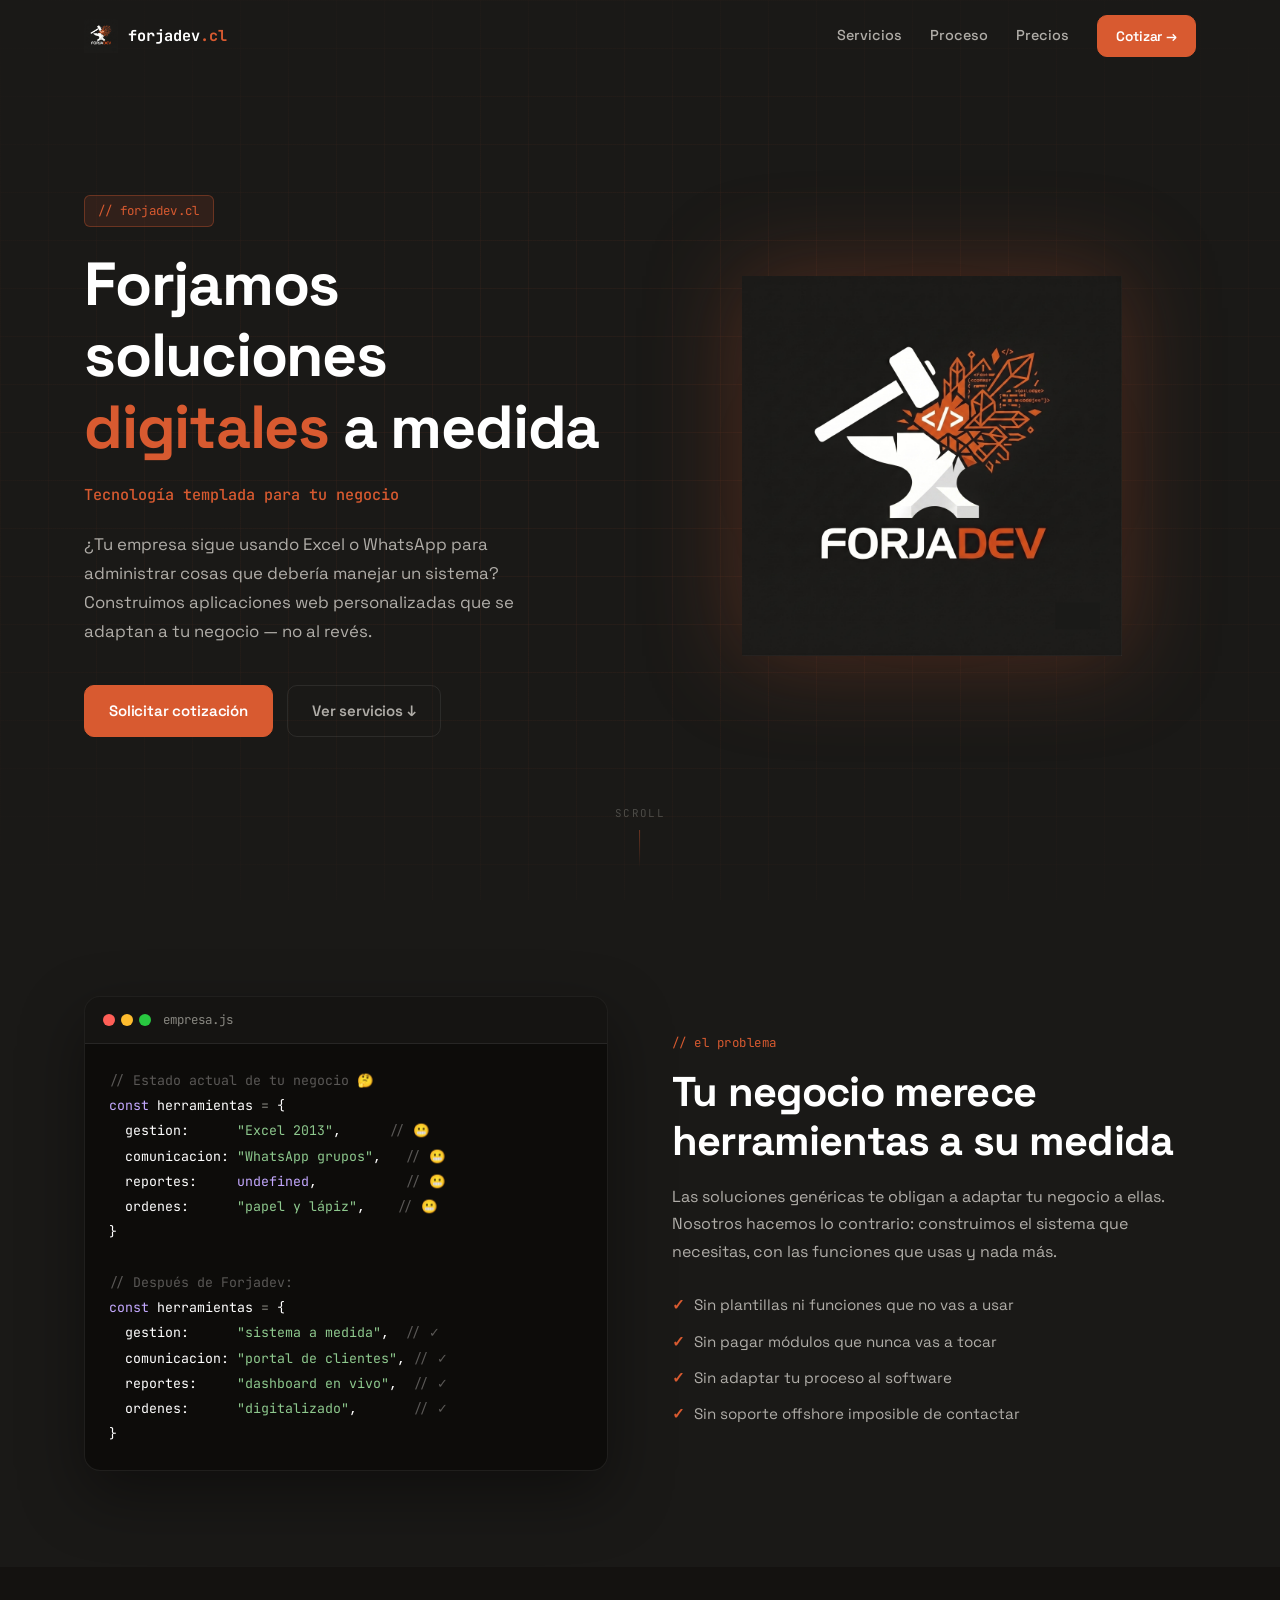
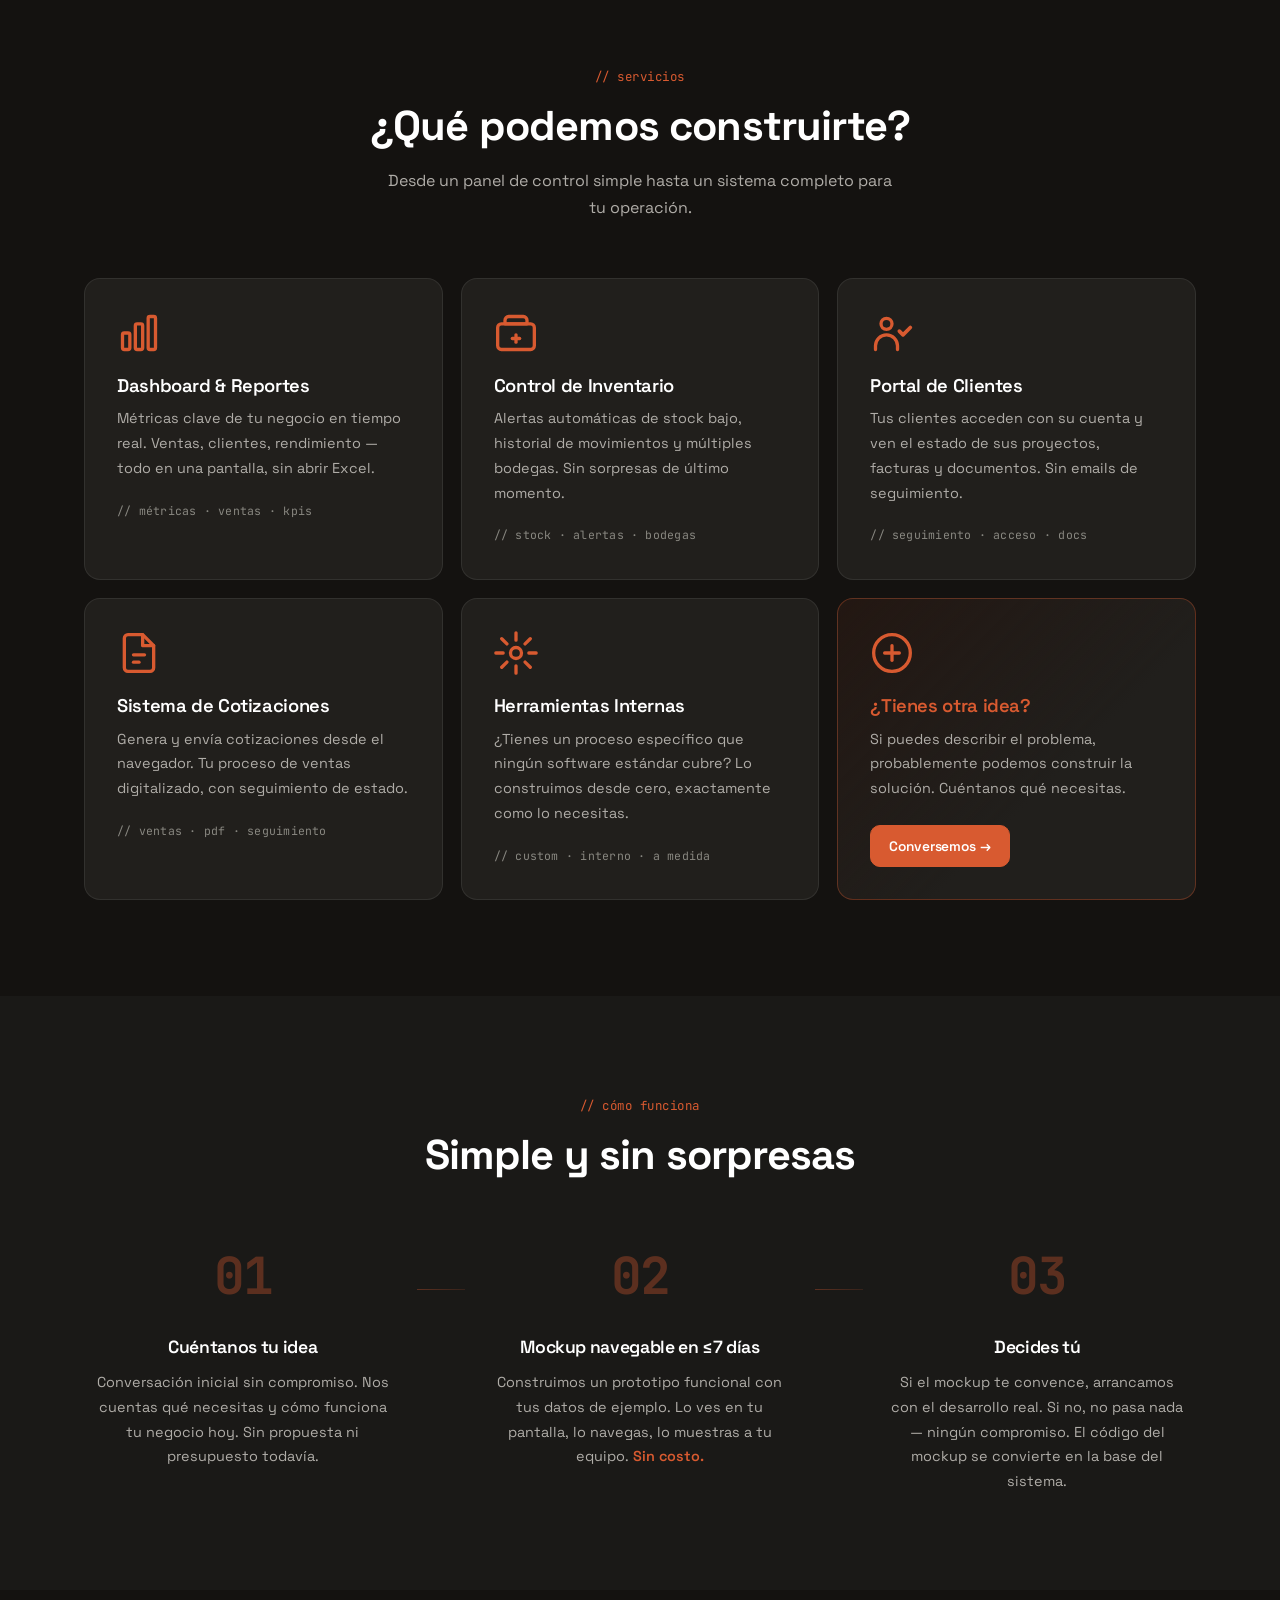
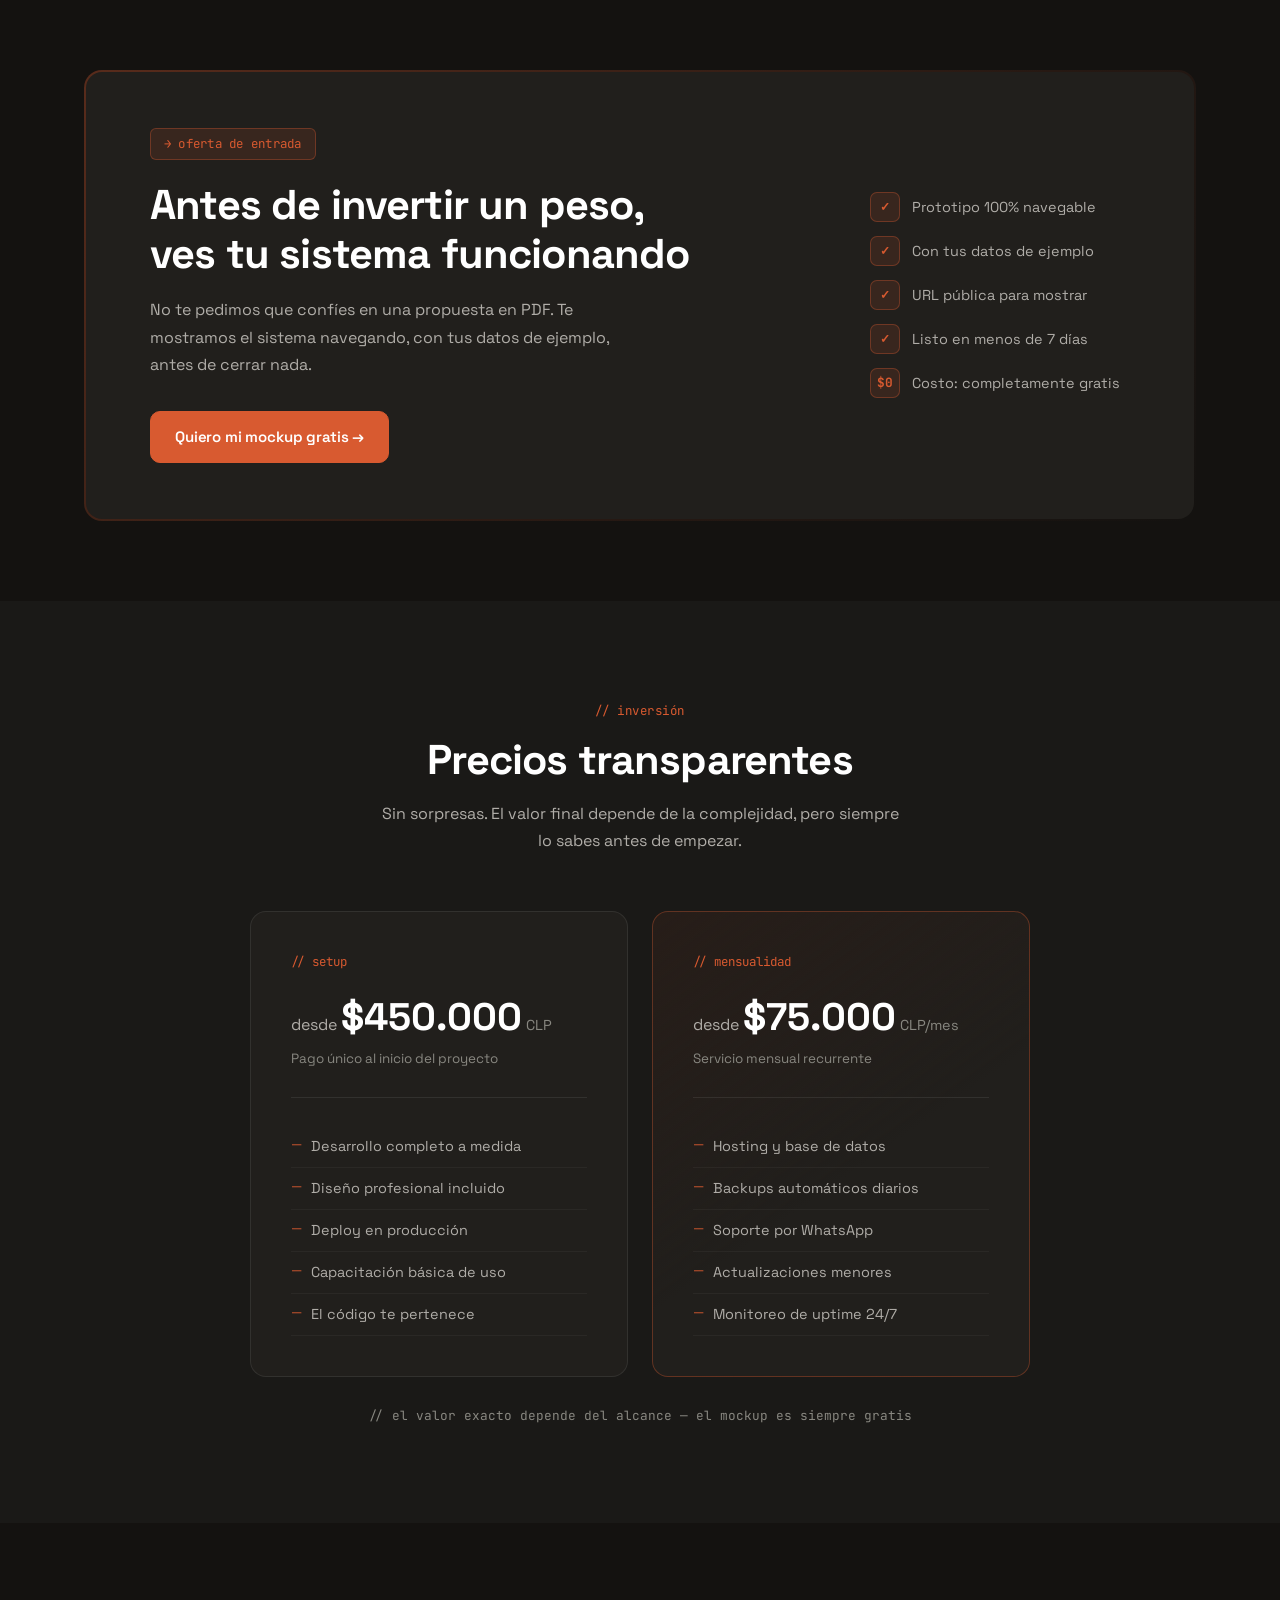
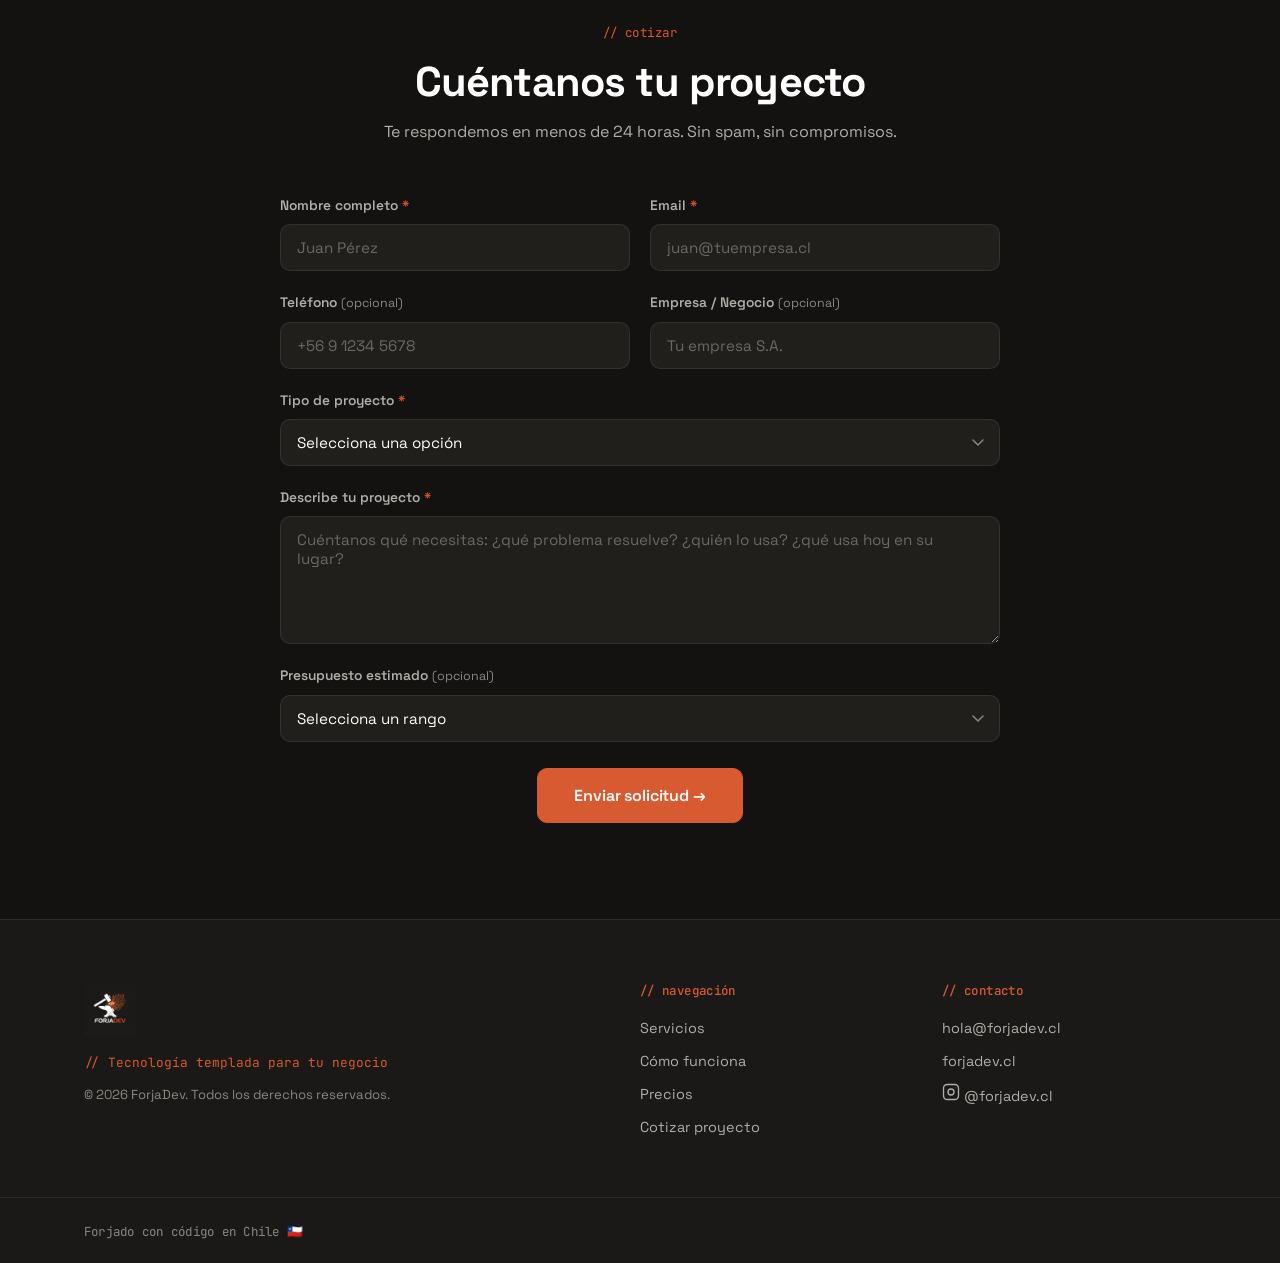
==== commit 28e526a6: "Agrega ícono de Instagram en footer" ====
--- a/index.html
+++ b/index.html
@@ -449,8 +449,17 @@
       <div class="footer-col">
         <h4 class="mono">// contacto</h4>
         <a href="mailto:hola@forjadev.cl">hola@forjadev.cl</a>
-        <a href="https://instagram.com/forjadev.cl" target="_blank" rel="noopener noreferrer">@forjadev.cl</a>
         <a href="https://forjadev.cl">forjadev.cl</a>
+        <div class="social-links">
+          <a href="https://www.instagram.com/forjadev.cl/" target="_blank" rel="noopener noreferrer" class="social-btn" aria-label="Instagram">
+            <svg viewBox="0 0 24 24" fill="none" stroke="currentColor" stroke-width="1.8" stroke-linecap="round" stroke-linejoin="round">
+              <rect x="2" y="2" width="20" height="20" rx="5"/>
+              <circle cx="12" cy="12" r="4"/>
+              <circle cx="17.5" cy="6.5" r="0.5" fill="currentColor" stroke="none"/>
+            </svg>
+            @forjadev.cl
+          </a>
+        </div>
       </div>
     </div>
     <div class="footer-bottom">
--- a/styles.css
+++ b/styles.css
@@ -869,6 +869,31 @@
   transition: color var(--t-fast);
 }
 .footer-col a:hover { color: var(--white); }
+
+/* Redes sociales footer */
+.social-links {
+  display: flex;
+  flex-direction: column;
+  gap: 10px;
+  margin-top: 4px;
+}
+
+.social-btn {
+  display: inline-flex;
+  align-items: center;
+  gap: 8px;
+  font-size: 0.9rem;
+  color: var(--gray-light);
+  transition: color var(--t-fast);
+}
+
+.social-btn:hover { color: var(--accent); }
+
+.social-btn svg {
+  width: 18px;
+  height: 18px;
+  flex-shrink: 0;
+}
 
 .footer-bottom {
   border-top: 1px solid var(--border);
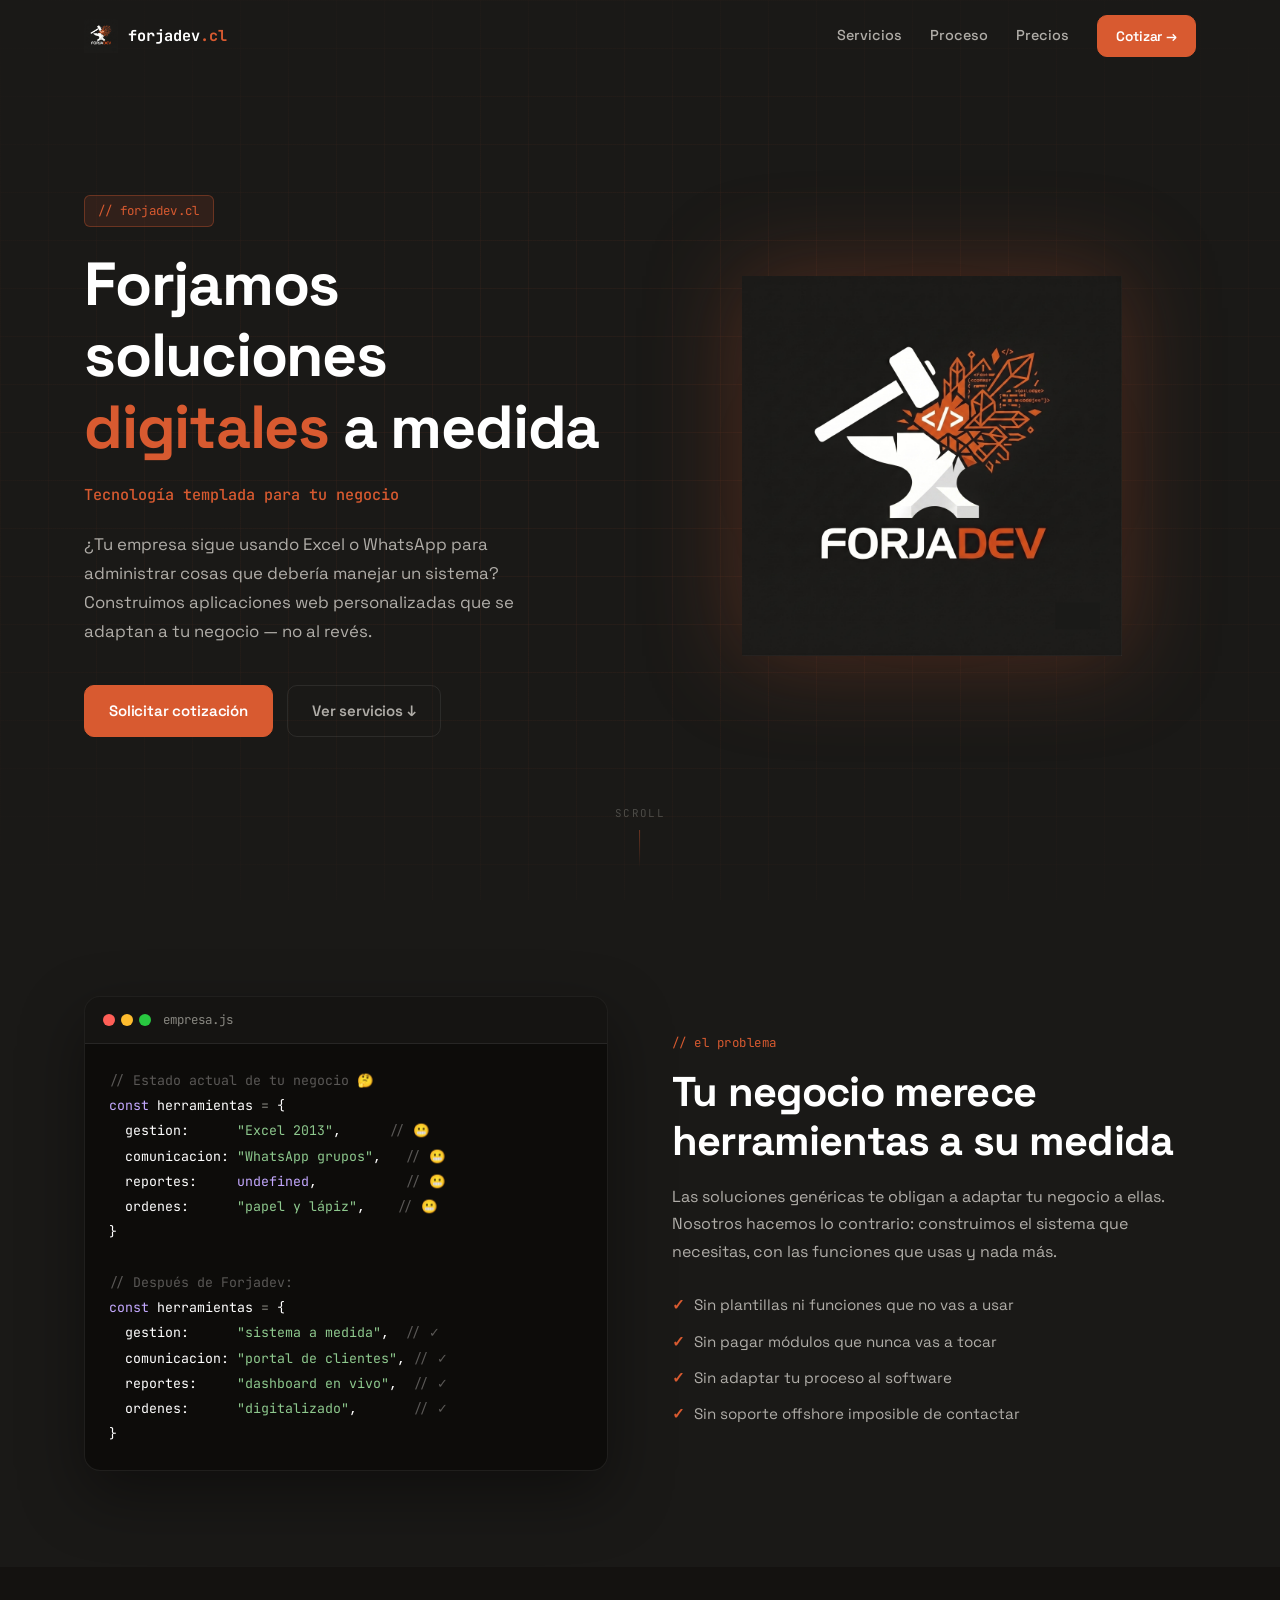
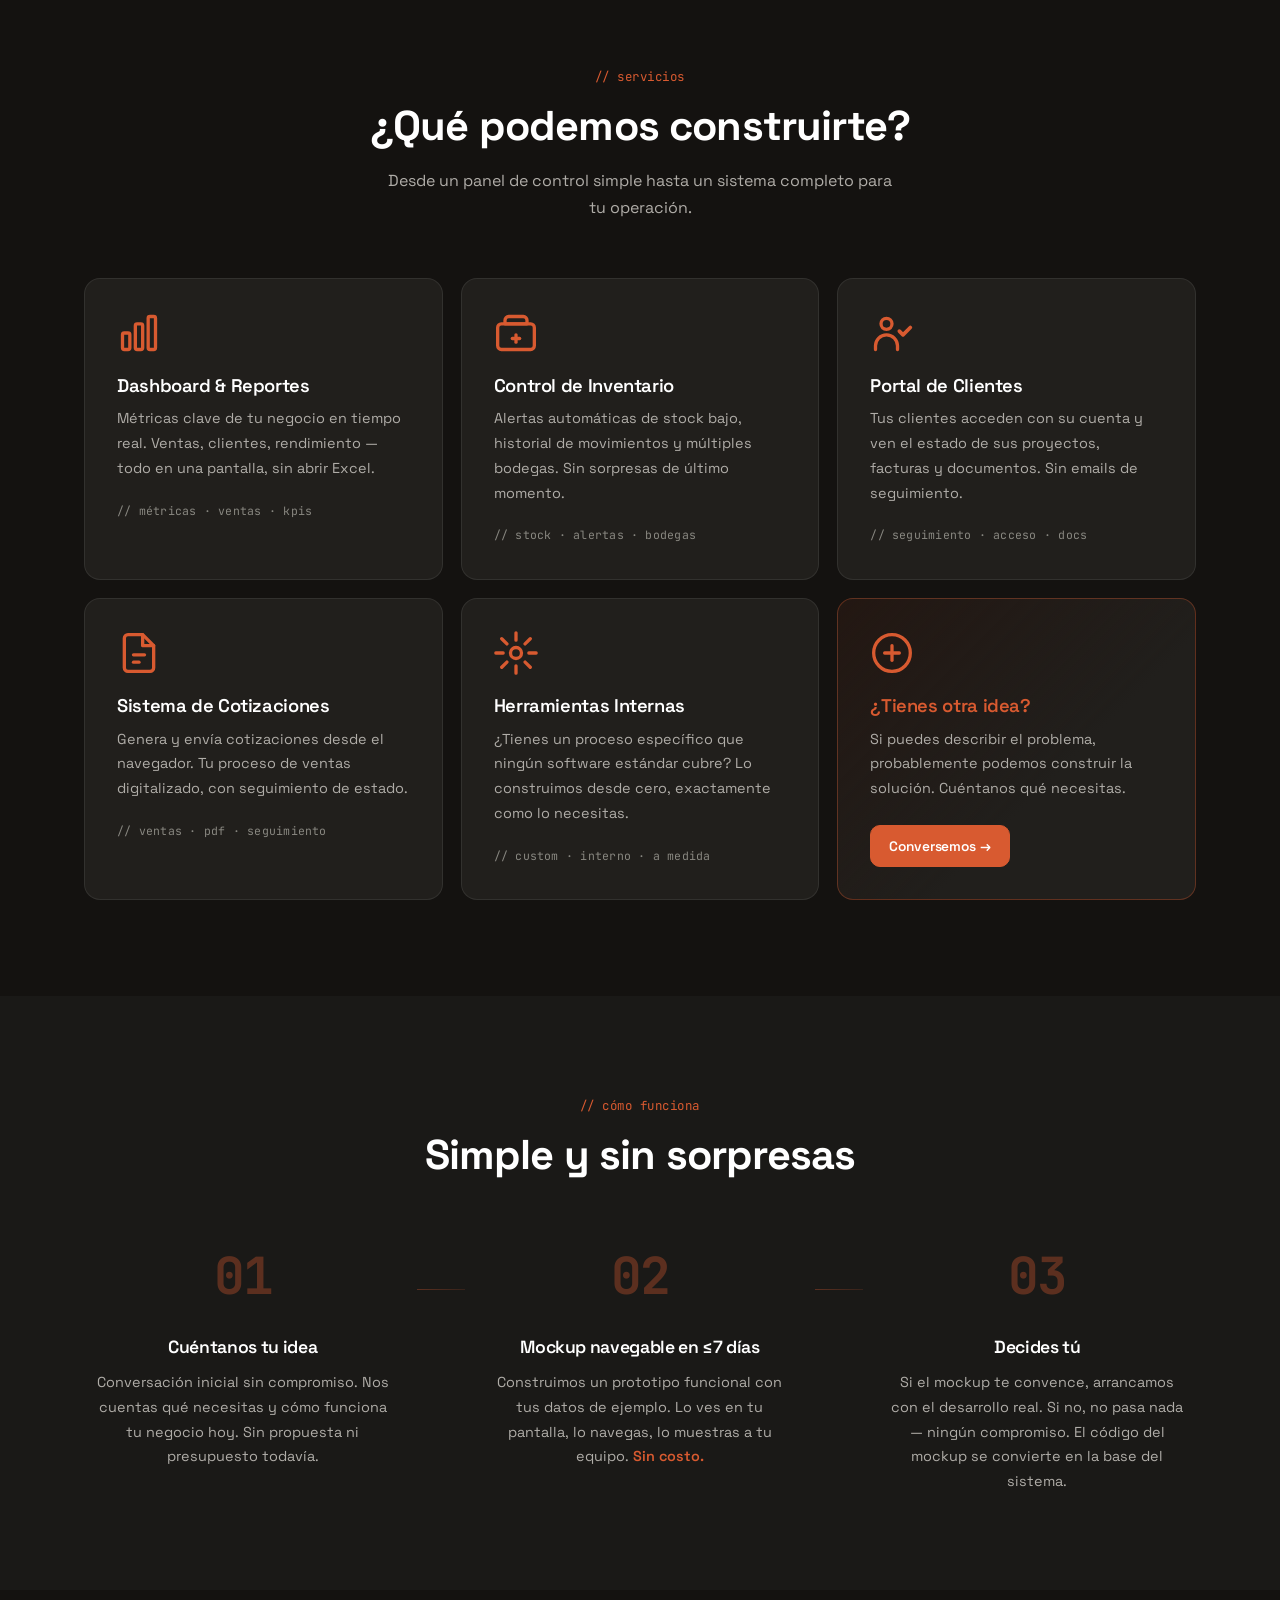
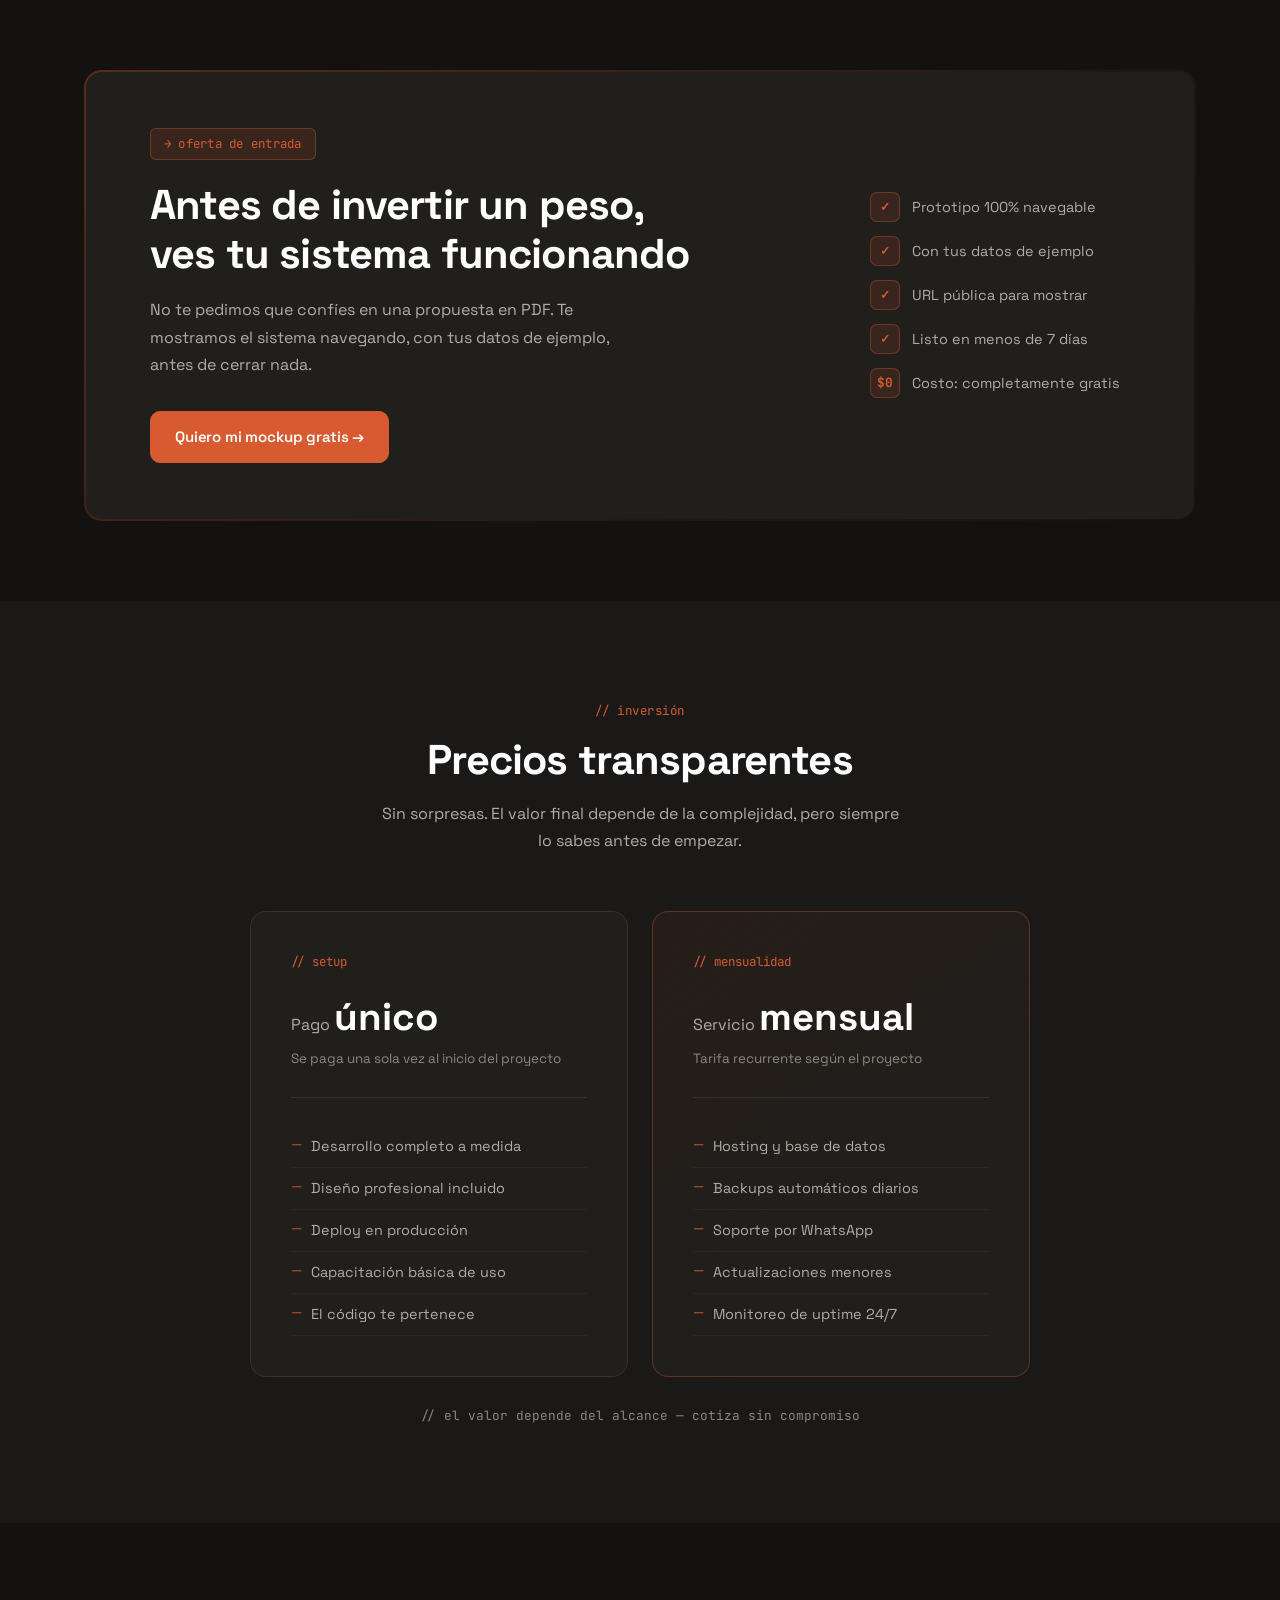
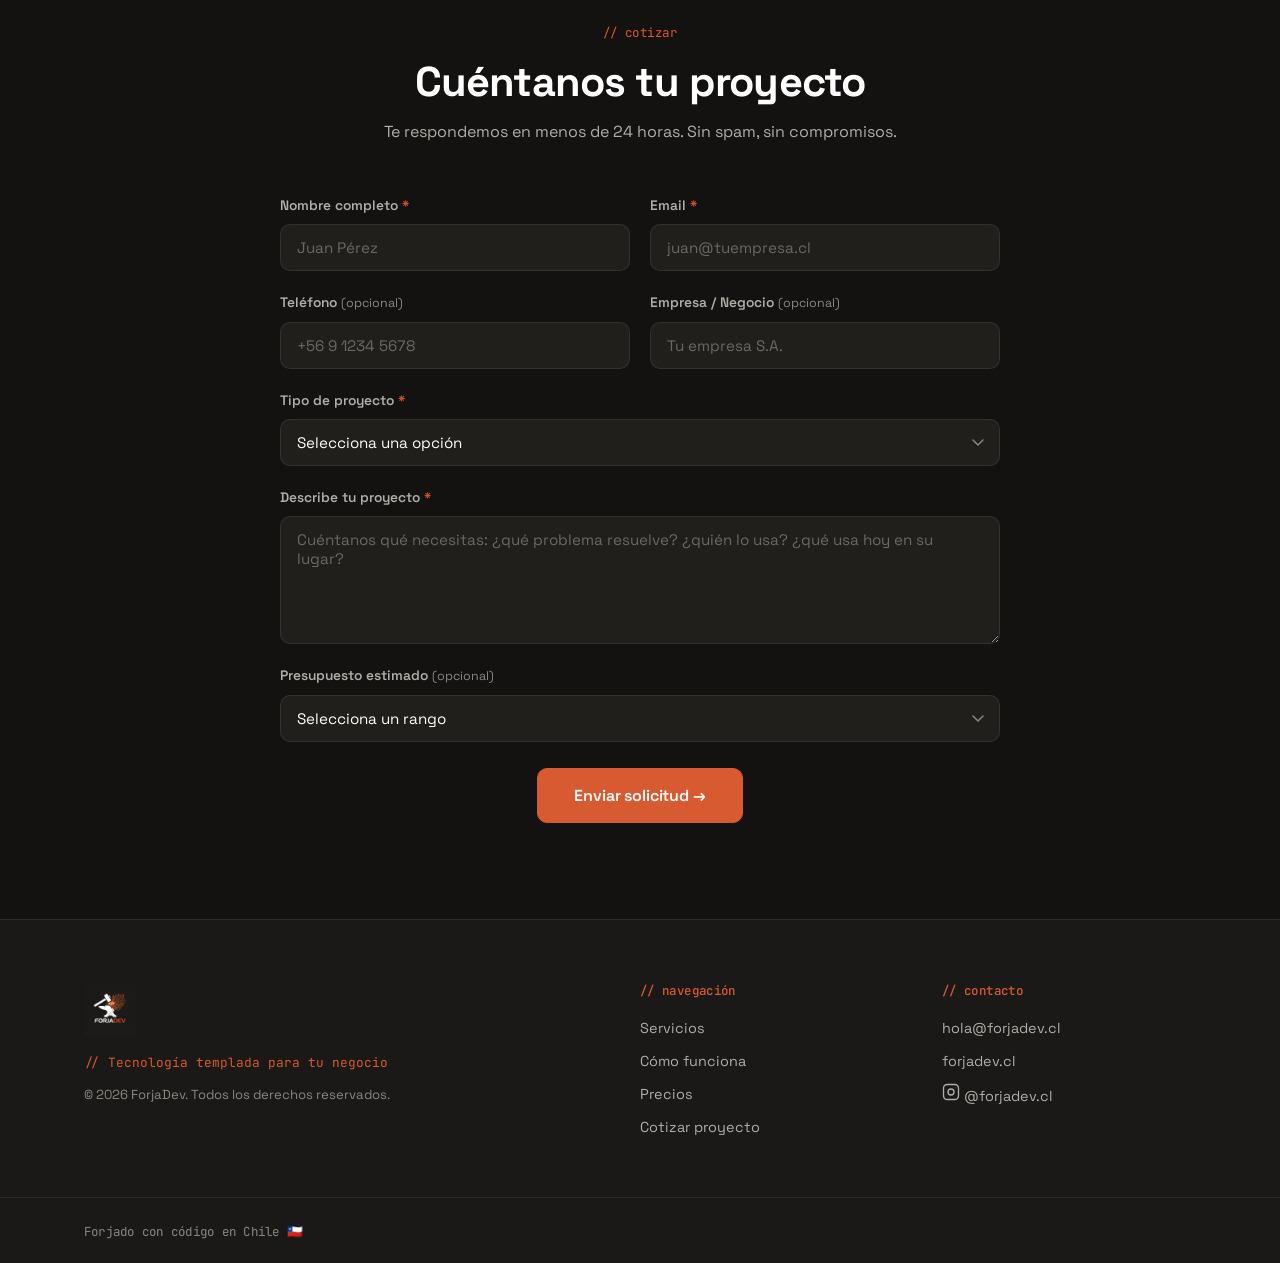
==== commit fa7bb372: "Oculta precios específicos en sección de inversión" ====
--- a/index.html
+++ b/index.html
@@ -303,8 +303,8 @@
         <div class="pricing-grid">
           <div class="pricing-card fade-up">
             <div class="pricing-type mono">// setup</div>
-            <div class="pricing-amount">desde <span>$450.000</span> <em>CLP</em></div>
-            <div class="pricing-label">Pago único al inicio del proyecto</div>
+            <div class="pricing-amount">Pago <span>único</span></div>
+            <div class="pricing-label">Se paga una sola vez al inicio del proyecto</div>
             <ul class="pricing-list">
               <li>Desarrollo completo a medida</li>
               <li>Diseño profesional incluido</li>
@@ -315,8 +315,8 @@
           </div>
           <div class="pricing-card pricing-card-accent fade-up delay-200">
             <div class="pricing-type mono">// mensualidad</div>
-            <div class="pricing-amount">desde <span>$75.000</span> <em>CLP/mes</em></div>
-            <div class="pricing-label">Servicio mensual recurrente</div>
+            <div class="pricing-amount">Servicio <span>mensual</span></div>
+            <div class="pricing-label">Tarifa recurrente según el proyecto</div>
             <ul class="pricing-list">
               <li>Hosting y base de datos</li>
               <li>Backups automáticos diarios</li>
@@ -326,7 +326,7 @@
             </ul>
           </div>
         </div>
-        <p class="pricing-note mono fade-up">// el valor exacto depende del alcance — el mockup es siempre gratis</p>
+        <p class="pricing-note mono fade-up">// el valor depende del alcance — cotiza sin compromiso</p>
       </div>
     </section>
 
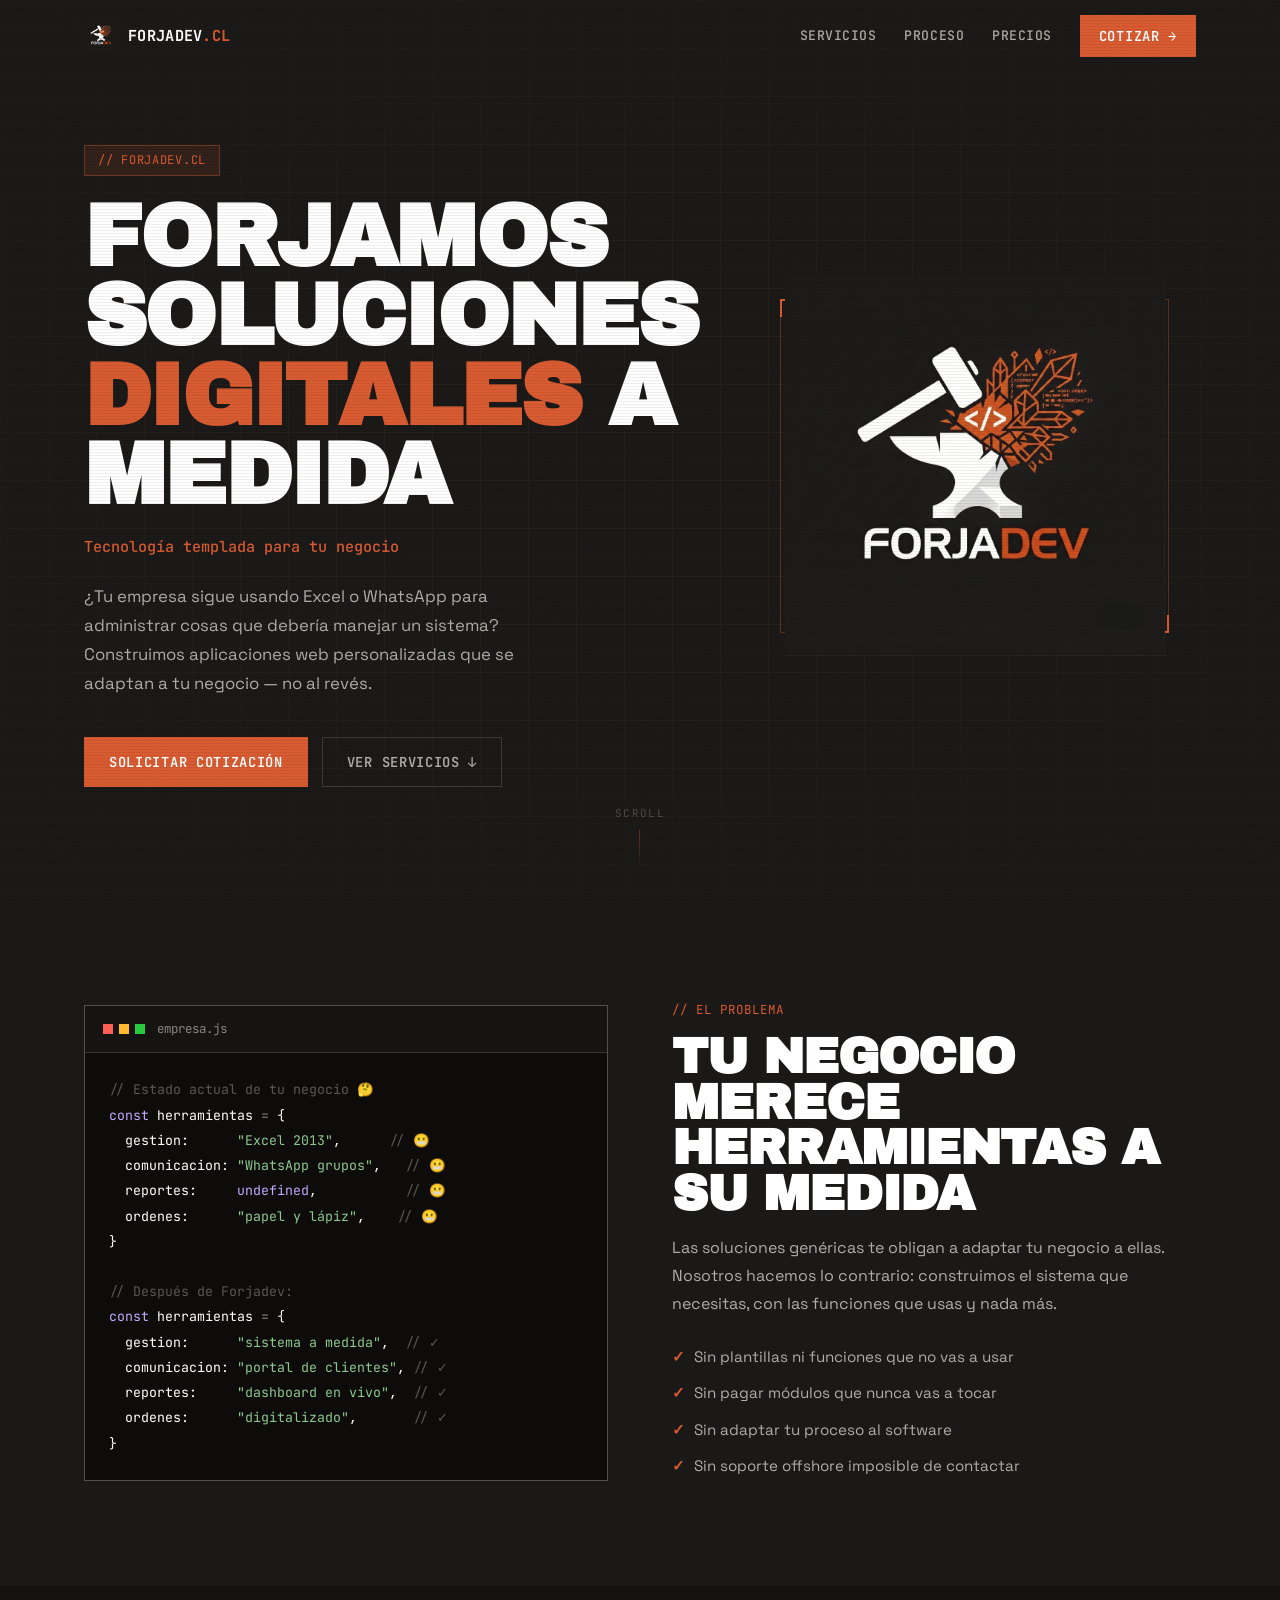
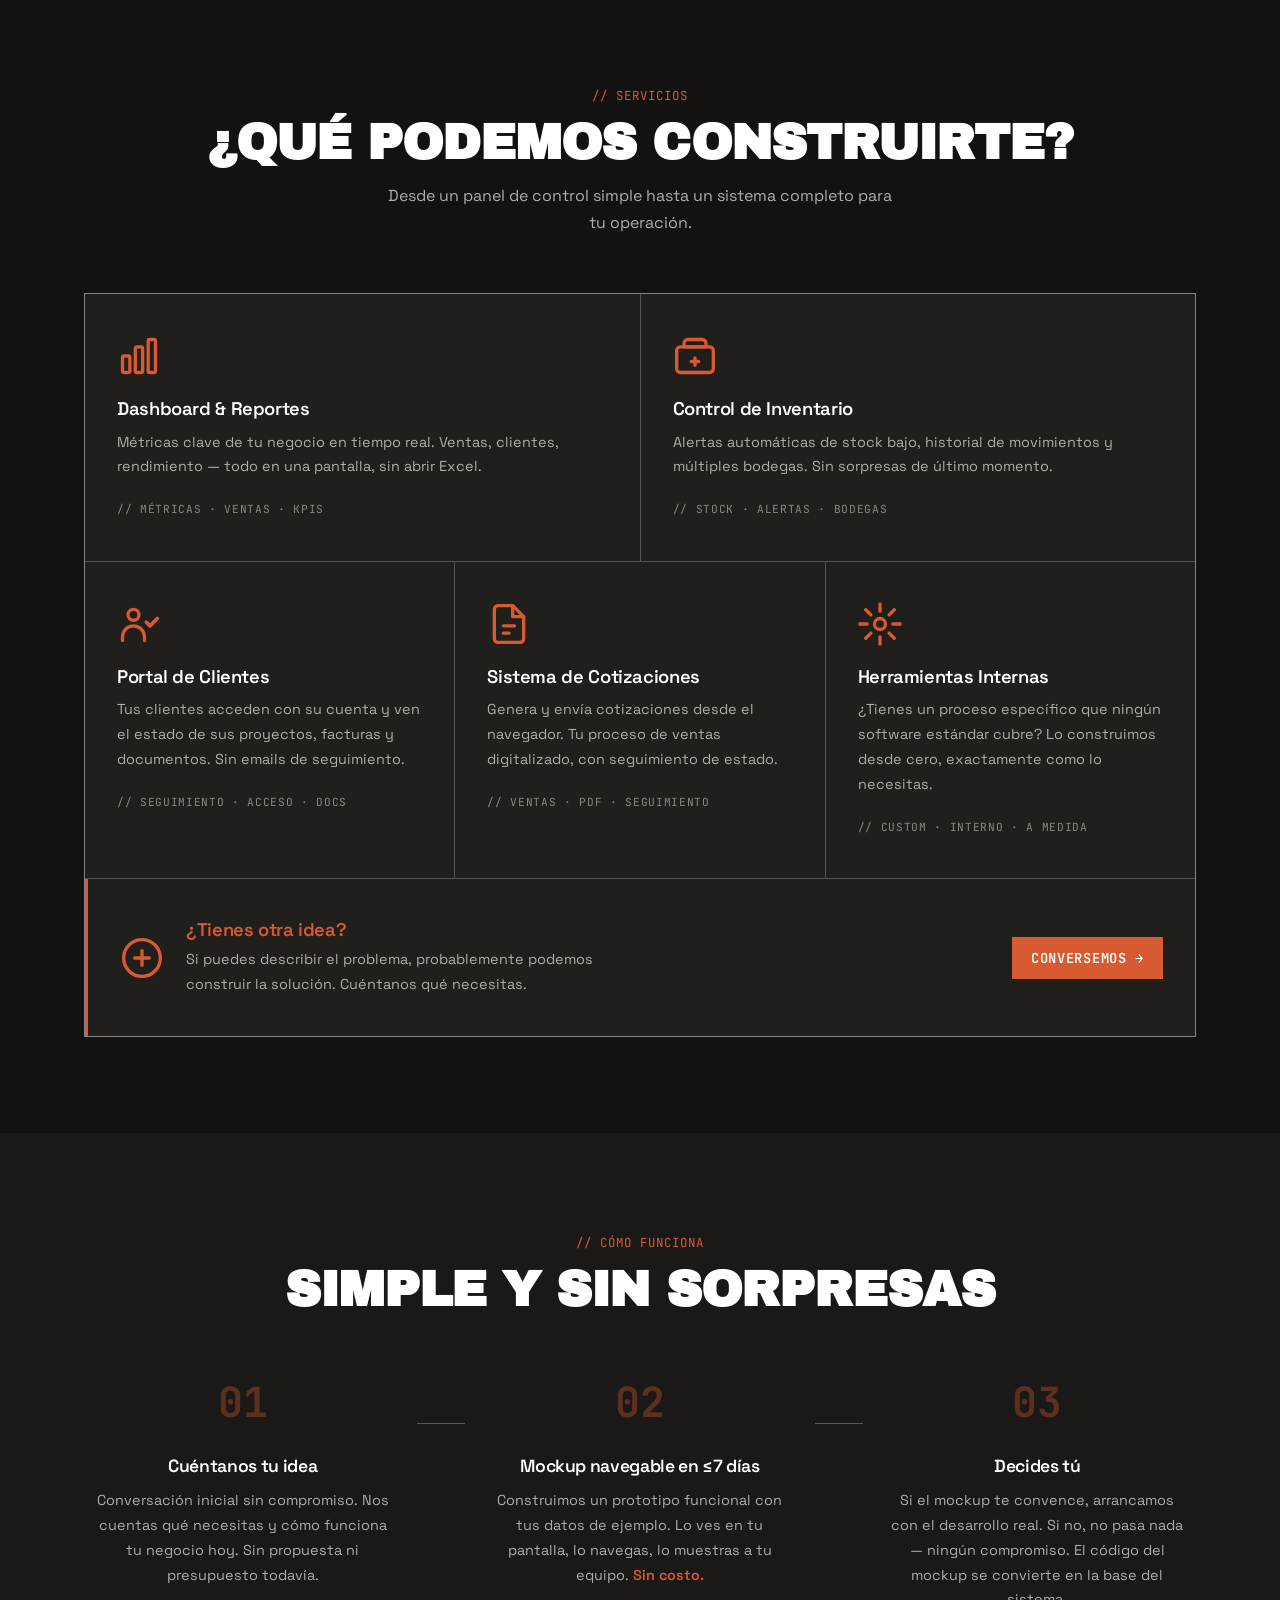
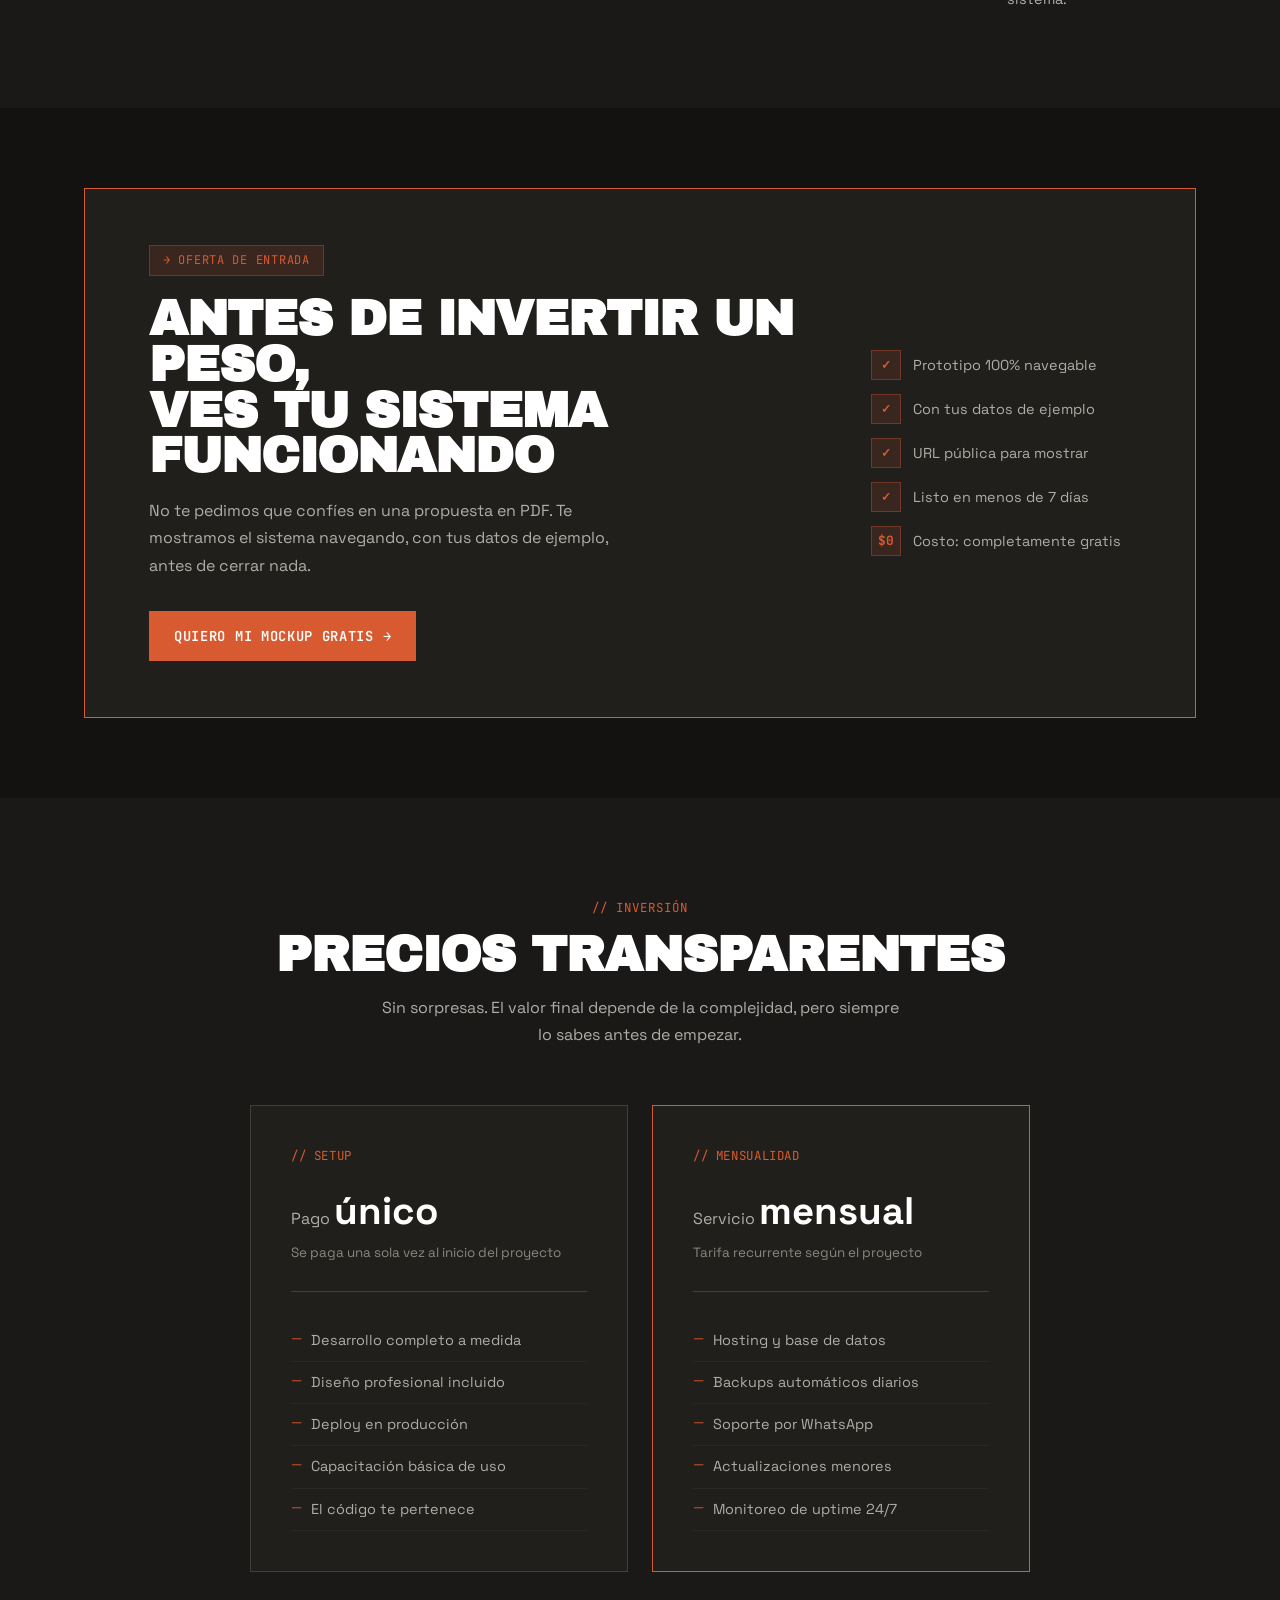
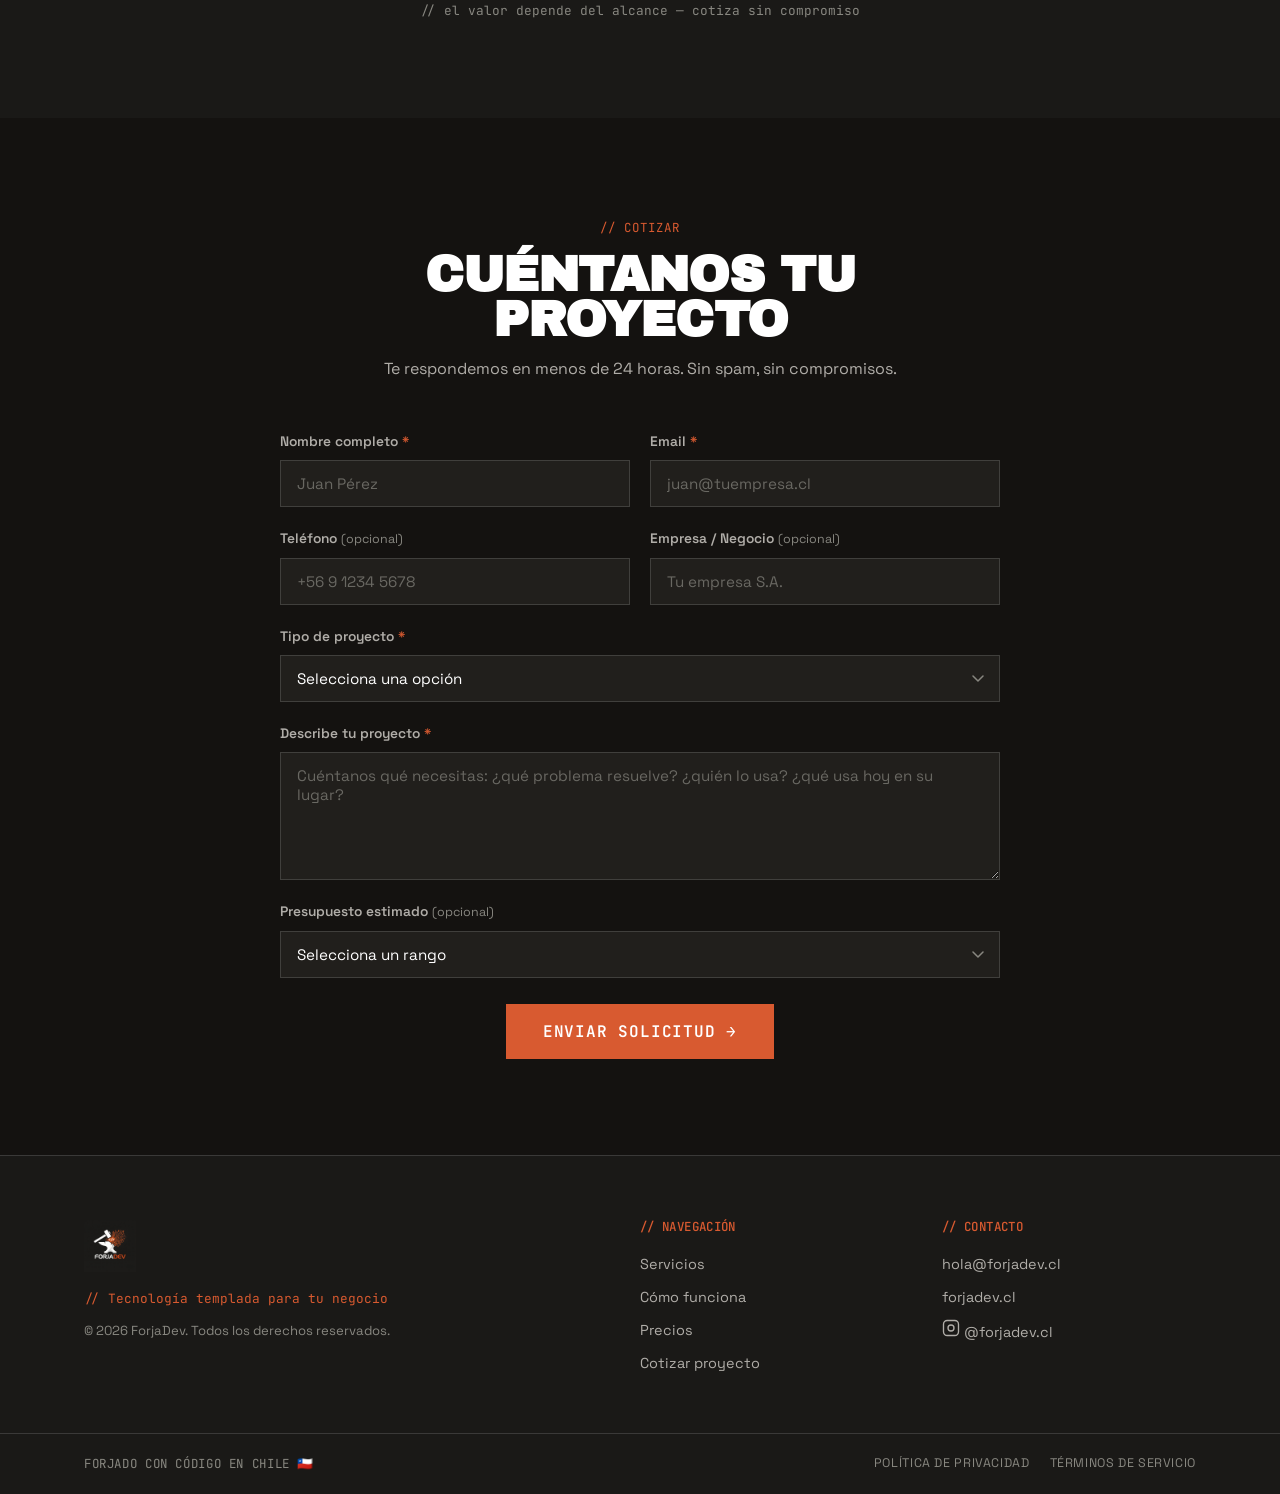
==== commit ef065323: "Rediseño v2: dirección Industrial Brutalist / Tactical Telemetry Tipografía macro en mayúsculas (Arc" ====
--- a/index.html
+++ b/index.html
@@ -11,10 +11,12 @@
   <link rel="icon" type="image/png" href="logo_forjadev.jpg">
   <link rel="preconnect" href="https://fonts.googleapis.com">
   <link rel="preconnect" href="https://fonts.gstatic.com" crossorigin>
-  <link href="https://fonts.googleapis.com/css2?family=Space+Grotesk:wght@300;400;500;600;700&family=JetBrains+Mono:wght@400;500;700&display=swap" rel="stylesheet">
+  <link href="https://fonts.googleapis.com/css2?family=Archivo+Black&family=Space+Grotesk:wght@300;400;500;600;700&family=JetBrains+Mono:wght@400;500;700&display=swap" rel="stylesheet">
   <link rel="stylesheet" href="styles.css">
 </head>
 <body>
+
+  <a href="#main-content" class="skip-link">Saltar al contenido principal</a>
 
   <!-- ============================================================
        NAVBAR
@@ -39,7 +41,7 @@
     </div>
   </nav>
 
-  <main>
+  <main id="main-content">
 
     <!-- ============================================================
          HERO
@@ -197,16 +199,20 @@
           </div>
 
           <div class="service-card service-card-cta fade-up delay-300">
-            <div class="service-icon">
-              <svg viewBox="0 0 24 24" fill="none" stroke="currentColor" stroke-width="1.8" stroke-linecap="round" stroke-linejoin="round">
-                <circle cx="12" cy="12" r="10"/>
-                <line x1="12" y1="8" x2="12" y2="16"/>
-                <line x1="8" y1="12" x2="16" y2="12"/>
-              </svg>
-            </div>
-            <h3>¿Tienes otra idea?</h3>
-            <p>Si puedes describir el problema, probablemente podemos construir la solución. Cuéntanos qué necesitas.</p>
-            <a href="#cotizar" class="btn btn-primary btn-sm" style="margin-top: 8px;">Conversemos →</a>
+            <div class="cta-card-text">
+              <div class="service-icon">
+                <svg viewBox="0 0 24 24" fill="none" stroke="currentColor" stroke-width="1.8" stroke-linecap="round" stroke-linejoin="round">
+                  <circle cx="12" cy="12" r="10"/>
+                  <line x1="12" y1="8" x2="12" y2="16"/>
+                  <line x1="8" y1="12" x2="16" y2="12"/>
+                </svg>
+              </div>
+              <div>
+                <h3>¿Tienes otra idea?</h3>
+                <p>Si puedes describir el problema, probablemente podemos construir la solución. Cuéntanos qué necesitas.</p>
+              </div>
+            </div>
+            <a href="#cotizar" class="btn btn-primary btn-sm cta-card-btn">Conversemos →</a>
           </div>
 
         </div>
@@ -463,8 +469,12 @@
       </div>
     </div>
     <div class="footer-bottom">
-      <div class="container">
+      <div class="container footer-bottom-inner">
         <span class="mono">Forjado con código en Chile 🇨🇱</span>
+        <div class="footer-legal">
+          <a href="privacidad.html">Política de privacidad</a>
+          <a href="terminos.html">Términos de servicio</a>
+        </div>
       </div>
     </div>
   </footer>
--- a/styles.css
+++ b/styles.css
@@ -18,15 +18,17 @@
   --white:          #FFFFFF;
   --gray:           #888780;
   --gray-light:     #B0ADA8;
-  --border:         rgba(255, 255, 255, 0.08);
-  --border-hover:   rgba(255, 255, 255, 0.15);
-
-  --font-sans: 'Space Grotesk', -apple-system, BlinkMacSystemFont, sans-serif;
-  --font-mono: 'JetBrains Mono', 'Courier New', monospace;
+  --border:         rgba(255, 255, 255, 0.14);
+  --border-hover:   rgba(255, 255, 255, 0.28);
+  --shadow-rgb:     20, 11, 6;
+
+  --font-sans:    'Space Grotesk', -apple-system, BlinkMacSystemFont, sans-serif;
+  --font-mono:    'JetBrains Mono', 'Courier New', monospace;
+  --font-display: 'Archivo Black', 'Space Grotesk', sans-serif;
 
   --container: 1160px;
-  --radius:    10px;
-  --radius-lg: 16px;
+  --radius:    0px;
+  --radius-lg: 0px;
   --nav-h:     72px;
 
   --ease:      cubic-bezier(0.25, 0.46, 0.45, 0.94);
@@ -60,6 +62,61 @@
 a   { color: inherit; text-decoration: none; }
 ul  { list-style: none; }
 
+/* Foco visible por teclado (accesibilidad) */
+a:focus-visible,
+button:focus-visible {
+  outline: 2px solid var(--accent);
+  outline-offset: 3px;
+}
+
+/* Salto al contenido principal */
+.skip-link {
+  position: absolute;
+  left: -9999px;
+  top: 0;
+  z-index: 1000;
+  background: var(--accent);
+  color: var(--white);
+  padding: 12px 20px;
+  font-family: var(--font-mono);
+  font-weight: 600;
+  font-size: 0.85rem;
+  text-transform: uppercase;
+  letter-spacing: 0.04em;
+}
+.skip-link:focus {
+  left: 0;
+}
+
+/* Grano sutil sobre toda la página */
+body::after {
+  content: '';
+  position: fixed;
+  inset: 0;
+  z-index: 999;
+  pointer-events: none;
+  opacity: 0.035;
+  mix-blend-mode: overlay;
+  background-image: url("data:image/svg+xml,%3Csvg xmlns='http://www.w3.org/2000/svg' width='120' height='120'%3E%3Cfilter id='n'%3E%3CfeTurbulence type='fractalNoise' baseFrequency='0.9' numOctaves='2' stitchTiles='stitch'/%3E%3C/filter%3E%3Crect width='100%25' height='100%25' filter='url(%23n)'/%3E%3C/svg%3E");
+}
+
+/* Scanlines CRT — barrido de electrones simulado */
+body::before {
+  content: '';
+  position: fixed;
+  inset: 0;
+  z-index: 998;
+  pointer-events: none;
+  opacity: 0.5;
+  background-image: repeating-linear-gradient(
+    0deg,
+    rgba(0, 0, 0, 0.12),
+    rgba(0, 0, 0, 0.12) 1px,
+    transparent 1px,
+    transparent 3px
+  );
+}
+
 /* ================================================================
    UTILIDADES
 ================================================================ */
@@ -76,7 +133,8 @@
   display: inline-block;
   font-size: 0.78rem;
   color: var(--accent);
-  letter-spacing: 0.04em;
+  letter-spacing: 0.08em;
+  text-transform: uppercase;
   margin-bottom: 14px;
 }
 
@@ -103,8 +161,15 @@
   letter-spacing: -0.02em;
 }
 
-h1 { font-size: clamp(2.2rem, 5vw, 3.8rem); }
-h2 { font-size: clamp(1.7rem, 3.5vw, 2.6rem); }
+h1, h2 {
+  font-family: var(--font-display);
+  text-transform: uppercase;
+  line-height: 0.92;
+  letter-spacing: -0.02em;
+}
+
+h1 { font-size: clamp(2.6rem, 7vw, 5.4rem); }
+h2 { font-size: clamp(1.9rem, 4.4vw, 3.1rem); }
 h3 { font-size: 1.15rem; font-weight: 600; }
 
 p {
@@ -124,18 +189,17 @@
   gap: 8px;
   padding: 13px 24px;
   border-radius: var(--radius);
-  font-family: var(--font-sans);
-  font-size: 0.94rem;
+  font-family: var(--font-mono);
+  font-size: 0.86rem;
   font-weight: 600;
+  text-transform: uppercase;
+  letter-spacing: 0.05em;
   cursor: pointer;
   transition: background var(--t-fast) var(--ease),
-              box-shadow var(--t-fast) var(--ease),
-              transform var(--t-fast) var(--ease),
               border-color var(--t-fast) var(--ease),
               color var(--t-fast) var(--ease);
   border: 1px solid transparent;
   white-space: nowrap;
-  letter-spacing: -0.01em;
 }
 
 .btn-primary {
@@ -144,12 +208,10 @@
   border-color: var(--accent);
 }
 .btn-primary:hover {
-  background: var(--accent-hover);
-  border-color: var(--accent-hover);
-  transform: translateY(-2px);
-  box-shadow: 0 8px 28px rgba(216, 90, 48, 0.4);
-}
-.btn-primary:active { transform: translateY(0); }
+  background: transparent;
+  color: var(--accent);
+  border-color: var(--accent);
+}
 
 .btn-ghost {
   background: transparent;
@@ -157,9 +219,9 @@
   border-color: var(--border);
 }
 .btn-ghost:hover {
-  border-color: var(--accent-border);
-  color: var(--white);
-  background: var(--accent-dim);
+  border-color: var(--accent);
+  color: var(--accent);
+  background: transparent;
 }
 
 .btn-sm  { padding: 9px 18px; font-size: 0.86rem; }
@@ -179,10 +241,12 @@
   padding: 5px 13px;
   background: var(--accent-dim);
   border: 1px solid var(--accent-border);
-  border-radius: 6px;
-  font-size: 0.78rem;
-  color: var(--accent);
-  letter-spacing: 0.02em;
+  border-radius: 0;
+  font-family: var(--font-mono);
+  font-size: 0.75rem;
+  color: var(--accent);
+  text-transform: uppercase;
+  letter-spacing: 0.06em;
   margin-bottom: 22px;
 }
 
@@ -200,10 +264,8 @@
 }
 
 #navbar.scrolled {
-  background: rgba(26, 25, 23, 0.9);
-  backdrop-filter: blur(14px);
-  -webkit-backdrop-filter: blur(14px);
-  box-shadow: 0 1px 0 var(--border);
+  background: var(--bg);
+  box-shadow: 0 1px 0 var(--border-hover);
 }
 
 .nav-inner {
@@ -227,6 +289,8 @@
 .nav-logo-text {
   font-size: 0.95rem;
   font-weight: 700;
+  letter-spacing: 0.02em;
+  text-transform: uppercase;
   color: var(--white);
 }
 
@@ -236,8 +300,11 @@
   gap: 28px;
 }
 .nav-links a:not(.btn) {
-  font-size: 0.9rem;
+  font-family: var(--font-mono);
+  font-size: 0.82rem;
   font-weight: 500;
+  text-transform: uppercase;
+  letter-spacing: 0.04em;
   color: var(--gray-light);
   transition: color var(--t-fast);
 }
@@ -258,7 +325,6 @@
   width: 24px;
   height: 2px;
   background: var(--white);
-  border-radius: 2px;
   transition: transform var(--t-fast), opacity var(--t-fast);
 }
 
@@ -267,7 +333,7 @@
 ================================================================ */
 #hero {
   position: relative;
-  min-height: 100vh;
+  min-height: 100dvh;
   display: flex;
   align-items: center;
   padding: calc(var(--nav-h) + 56px) 0 96px;
@@ -325,23 +391,31 @@
 }
 .hero-logo-glow {
   position: absolute;
-  width: 65%;
-  height: 65%;
-  background: radial-gradient(circle, rgba(216, 90, 48, 0.28) 0%, transparent 70%);
-  border-radius: 50%;
-  filter: blur(48px);
-  animation: pulseGlow 4.5s ease-in-out infinite;
-}
-@keyframes pulseGlow {
-  0%, 100% { transform: scale(1);   opacity: 0.65; }
-  50%       { transform: scale(1.2); opacity: 1; }
+  inset: 6%;
+  border: 1px solid var(--accent-border);
+  pointer-events: none;
+}
+.hero-logo-glow::before,
+.hero-logo-glow::after {
+  content: '';
+  position: absolute;
+  width: 18px;
+  height: 18px;
+  border-color: var(--accent);
+  border-style: solid;
+  animation: tickBlink 2.4s step-end infinite;
+}
+.hero-logo-glow::before { top: -1px;    left: -1px;   border-width: 2px 0 0 2px; }
+.hero-logo-glow::after  { bottom: -1px; right: -1px;  border-width: 0 2px 2px 0; }
+@keyframes tickBlink {
+  0%, 100% { opacity: 1; }
+  50%       { opacity: 0.25; }
 }
 .hero-logo img {
   width: 100%;
   max-width: 380px;
   position: relative;
   z-index: 1;
-  filter: drop-shadow(0 0 48px rgba(216, 90, 48, 0.28));
 }
 
 /* Scroll hint */
@@ -393,10 +467,9 @@
 /* Bloque de código */
 .code-block {
   background: #0D0C0A;
-  border: 1px solid var(--border);
+  border: 1px solid var(--border-hover);
   border-radius: var(--radius-lg);
   overflow: hidden;
-  box-shadow: 0 24px 64px rgba(0, 0, 0, 0.4);
 }
 .code-header {
   display: flex;
@@ -407,7 +480,7 @@
   border-bottom: 1px solid var(--border);
 }
 .code-dots  { display: flex; gap: 6px; }
-.dot        { width: 12px; height: 12px; border-radius: 50%; }
+.dot        { width: 10px; height: 10px; }
 .dot-red    { background: #FF5F57; }
 .dot-yellow { background: #FEBC2E; }
 .dot-green  { background: #28C840; }
@@ -460,39 +533,45 @@
 
 .services-grid {
   display: grid;
-  grid-template-columns: repeat(3, 1fr);
-  gap: 18px;
+  grid-template-columns: repeat(6, 1fr);
+  gap: 1px;
+  background: var(--border-hover);
+  border: 1px solid var(--border-hover);
+}
+
+/* Bento asimétrico: evita la grilla uniforme de 3 columnas */
+.services-grid .service-card:nth-child(1),
+.services-grid .service-card:nth-child(2) {
+  grid-column: span 3;
+}
+.services-grid .service-card:nth-child(3),
+.services-grid .service-card:nth-child(4),
+.services-grid .service-card:nth-child(5) {
+  grid-column: span 2;
 }
 
 .service-card {
   background: var(--bg-card);
-  border: 1px solid var(--border);
   border-radius: var(--radius-lg);
-  padding: 32px;
+  padding: 40px 32px;
   position: relative;
   overflow: hidden;
-  transition:
-    background var(--t-fast),
-    border-color var(--t-fast),
-    transform var(--t-med) var(--ease),
-    box-shadow var(--t-med) var(--ease);
+  transition: background var(--t-fast);
 }
 .service-card::after {
   content: '';
   position: absolute;
   top: 0; left: 0; right: 0;
   height: 2px;
-  background: linear-gradient(90deg, transparent 0%, var(--accent) 50%, transparent 100%);
-  opacity: 0;
-  transition: opacity var(--t-fast);
+  background: var(--accent);
+  transform: scaleX(0);
+  transform-origin: left;
+  transition: transform var(--t-fast);
 }
 .service-card:hover {
   background: var(--bg-card-hover);
-  border-color: var(--accent-border);
-  transform: translateY(-5px);
-  box-shadow: 0 20px 48px rgba(0, 0, 0, 0.35);
-}
-.service-card:hover::after { opacity: 1; }
+}
+.service-card:hover::after { transform: scaleX(1); }
 
 .service-icon {
   width: 44px;
@@ -504,14 +583,30 @@
 
 .service-card h3   { margin-bottom: 10px; }
 .service-card p    { font-size: 0.9rem; margin-bottom: 16px; }
-.service-tag       { font-size: 0.72rem; color: var(--gray); letter-spacing: 0.02em; }
-
-/* Card CTA especial */
+.service-tag       { font-family: var(--font-mono); font-size: 0.7rem; color: var(--gray); letter-spacing: 0.06em; text-transform: uppercase; }
+
+/* Card CTA especial — banner de ancho completo */
 .service-card-cta {
-  border-color: var(--accent-border);
-  background: linear-gradient(135deg, rgba(216, 90, 48, 0.08) 0%, var(--bg-card) 60%);
-}
-.service-card-cta h3 { color: var(--accent); }
+  grid-column: span 6;
+  background: var(--bg-card);
+  border-left: 3px solid var(--accent);
+  display: flex;
+  align-items: center;
+  justify-content: space-between;
+  gap: 32px;
+  flex-wrap: wrap;
+}
+.service-card-cta h3 { color: var(--accent); margin-bottom: 6px; }
+.service-card-cta p  { margin-bottom: 0; }
+
+.cta-card-text {
+  display: flex;
+  align-items: center;
+  gap: 22px;
+}
+.cta-card-text .service-icon { margin-bottom: 0; flex-shrink: 0; }
+.cta-card-text p { max-width: 420px; }
+.cta-card-btn { flex-shrink: 0; }
 
 /* ================================================================
    PROCESO
@@ -535,12 +630,13 @@
 
 .step-number {
   display: block;
-  font-size: 3.2rem;
+  font-family: var(--font-mono);
+  font-size: 2.6rem;
   font-weight: 700;
   color: var(--accent);
   opacity: 0.35;
   margin-bottom: 20px;
-  letter-spacing: -0.04em;
+  letter-spacing: 0;
   transition: opacity var(--t-med);
 }
 .step:hover .step-number { opacity: 0.7; }
@@ -559,7 +655,7 @@
   display: block;
   width: 48px;
   height: 1px;
-  background: linear-gradient(90deg, var(--accent-border), rgba(216, 90, 48, 0.15));
+  background: var(--border-hover);
 }
 
 /* ================================================================
@@ -571,9 +667,8 @@
 }
 
 .mockup-card {
-  border-radius: calc(var(--radius-lg) + 2px);
-  padding: 2px;
-  background: linear-gradient(135deg, var(--accent-border), rgba(216, 90, 48, 0.1) 60%, transparent);
+  border-radius: var(--radius-lg);
+  border: 1px solid var(--accent);
 }
 .mockup-card-inner {
   background: var(--bg-card);
@@ -609,7 +704,6 @@
   height: 30px;
   background: var(--accent-dim);
   border: 1px solid var(--accent-border);
-  border-radius: 7px;
   display: flex;
   align-items: center;
   justify-content: center;
@@ -645,20 +739,19 @@
   border: 1px solid var(--border);
   border-radius: var(--radius-lg);
   padding: 40px;
-  transition: border-color var(--t-fast), box-shadow var(--t-fast);
+  transition: border-color var(--t-fast);
 }
 .pricing-card:hover {
   border-color: var(--border-hover);
-  box-shadow: 0 12px 40px rgba(0, 0, 0, 0.25);
 }
 
 .pricing-card-accent {
-  border-color: var(--accent-border);
-  background: linear-gradient(145deg, rgba(216, 90, 48, 0.07) 0%, var(--bg-card) 55%);
-}
-.pricing-card-accent:hover { border-color: rgba(216, 90, 48, 0.55); }
-
-.pricing-type  { font-size: 0.78rem; color: var(--accent); margin-bottom: 20px; }
+  border-color: var(--accent);
+  background: var(--bg-card);
+}
+.pricing-card-accent:hover { border-color: var(--accent-hover); }
+
+.pricing-type  { font-family: var(--font-mono); font-size: 0.78rem; color: var(--accent); text-transform: uppercase; letter-spacing: 0.05em; margin-bottom: 20px; }
 .pricing-amount {
   font-size: 1rem;
   color: var(--gray-light);
@@ -780,10 +873,10 @@
 .form-group input:focus,
 .form-group select:focus,
 .form-group textarea:focus {
-  outline: none;
+  outline: 2px solid var(--accent);
+  outline-offset: 2px;
   border-color: var(--accent);
   background: #26231F;
-  box-shadow: 0 0 0 3px rgba(216, 90, 48, 0.18);
 }
 
 /* User-invalid (modern browsers) */
@@ -857,6 +950,7 @@
 .footer-col h4 {
   font-size: 0.78rem;
   color: var(--accent);
+  text-transform: uppercase;
   margin-bottom: 18px;
   font-weight: 500;
   letter-spacing: 0.03em;
@@ -899,11 +993,31 @@
   border-top: 1px solid var(--border);
   padding: 20px 0;
 }
+.footer-bottom-inner {
+  display: flex;
+  align-items: center;
+  justify-content: space-between;
+  gap: 20px;
+  flex-wrap: wrap;
+}
 .footer-bottom span {
   font-size: 0.78rem;
   color: var(--gray);
-  letter-spacing: 0.02em;
-}
+  text-transform: uppercase;
+  letter-spacing: 0.05em;
+}
+.footer-legal {
+  display: flex;
+  gap: 20px;
+}
+.footer-legal a {
+  font-size: 0.78rem;
+  color: var(--gray);
+  text-transform: uppercase;
+  letter-spacing: 0.05em;
+  transition: color var(--t-fast);
+}
+.footer-legal a:hover { color: var(--gray-light); }
 
 /* ================================================================
    ANIMACIONES DE ENTRADA (IntersectionObserver)
@@ -922,6 +1036,49 @@
 .delay-200 { transition-delay: 0.20s; }
 .delay-300 { transition-delay: 0.30s; }
 .delay-400 { transition-delay: 0.40s; }
+
+/* ================================================================
+   PÁGINAS LEGALES (privacidad, términos)
+================================================================ */
+.legal-page {
+  padding: calc(var(--nav-h) + 64px) 0 96px;
+}
+.legal-container {
+  max-width: 720px;
+  margin: 0 auto;
+}
+.legal-back {
+  display: inline-flex;
+  align-items: center;
+  font-size: 0.86rem;
+  color: var(--gray-light);
+  margin-bottom: 32px;
+  transition: color var(--t-fast);
+}
+.legal-back:hover { color: var(--accent); }
+
+.legal-page h1 {
+  font-size: clamp(1.8rem, 4vw, 2.6rem);
+  margin-bottom: 8px;
+}
+.legal-updated {
+  display: block;
+  font-size: 0.8rem;
+  color: var(--gray);
+  margin-bottom: 40px;
+}
+.legal-page section { margin-bottom: 36px; }
+.legal-page h2 { font-size: 1.15rem; margin-bottom: 12px; }
+.legal-page p {
+  color: var(--gray-light);
+  font-size: 0.95rem;
+  line-height: 1.75;
+}
+.legal-page a {
+  color: var(--accent);
+  text-decoration: underline;
+  text-underline-offset: 2px;
+}
 
 /* ================================================================
    RESPONSIVE — Tablet (≤ 900px)
@@ -946,6 +1103,13 @@
 
   /* Servicios */
   .services-grid { grid-template-columns: repeat(2, 1fr); }
+  #servicios .service-card:not(.service-card-cta) { grid-column: span 1; }
+  .service-card-cta {
+    grid-column: span 2;
+    flex-direction: column;
+    align-items: flex-start;
+  }
+  .cta-card-btn { width: 100%; justify-content: center; }
 
   /* Proceso */
   .steps {
@@ -993,14 +1157,12 @@
     position: absolute;
     top: var(--nav-h);
     left: 0; right: 0;
-    background: rgba(20, 18, 16, 0.97);
-    backdrop-filter: blur(14px);
-    -webkit-backdrop-filter: blur(14px);
+    background: var(--bg-alt);
     flex-direction: column;
     align-items: flex-start;
     padding: 20px 24px 28px;
     gap: 18px;
-    border-bottom: 1px solid var(--border);
+    border-bottom: 1px solid var(--border-hover);
   }
   .nav-links.open { display: flex; }
   .nav-toggle     { display: flex; }
@@ -1011,9 +1173,11 @@
 
   /* Servicios */
   .services-grid { grid-template-columns: 1fr; }
+  .service-card-cta { grid-column: span 1; }
 
   /* Footer */
   .footer-inner { grid-template-columns: 1fr; gap: 32px; }
+  .footer-bottom-inner { flex-direction: column; align-items: flex-start; gap: 10px; }
 
   /* Hero */
   .hero-logo { max-width: 180px; }
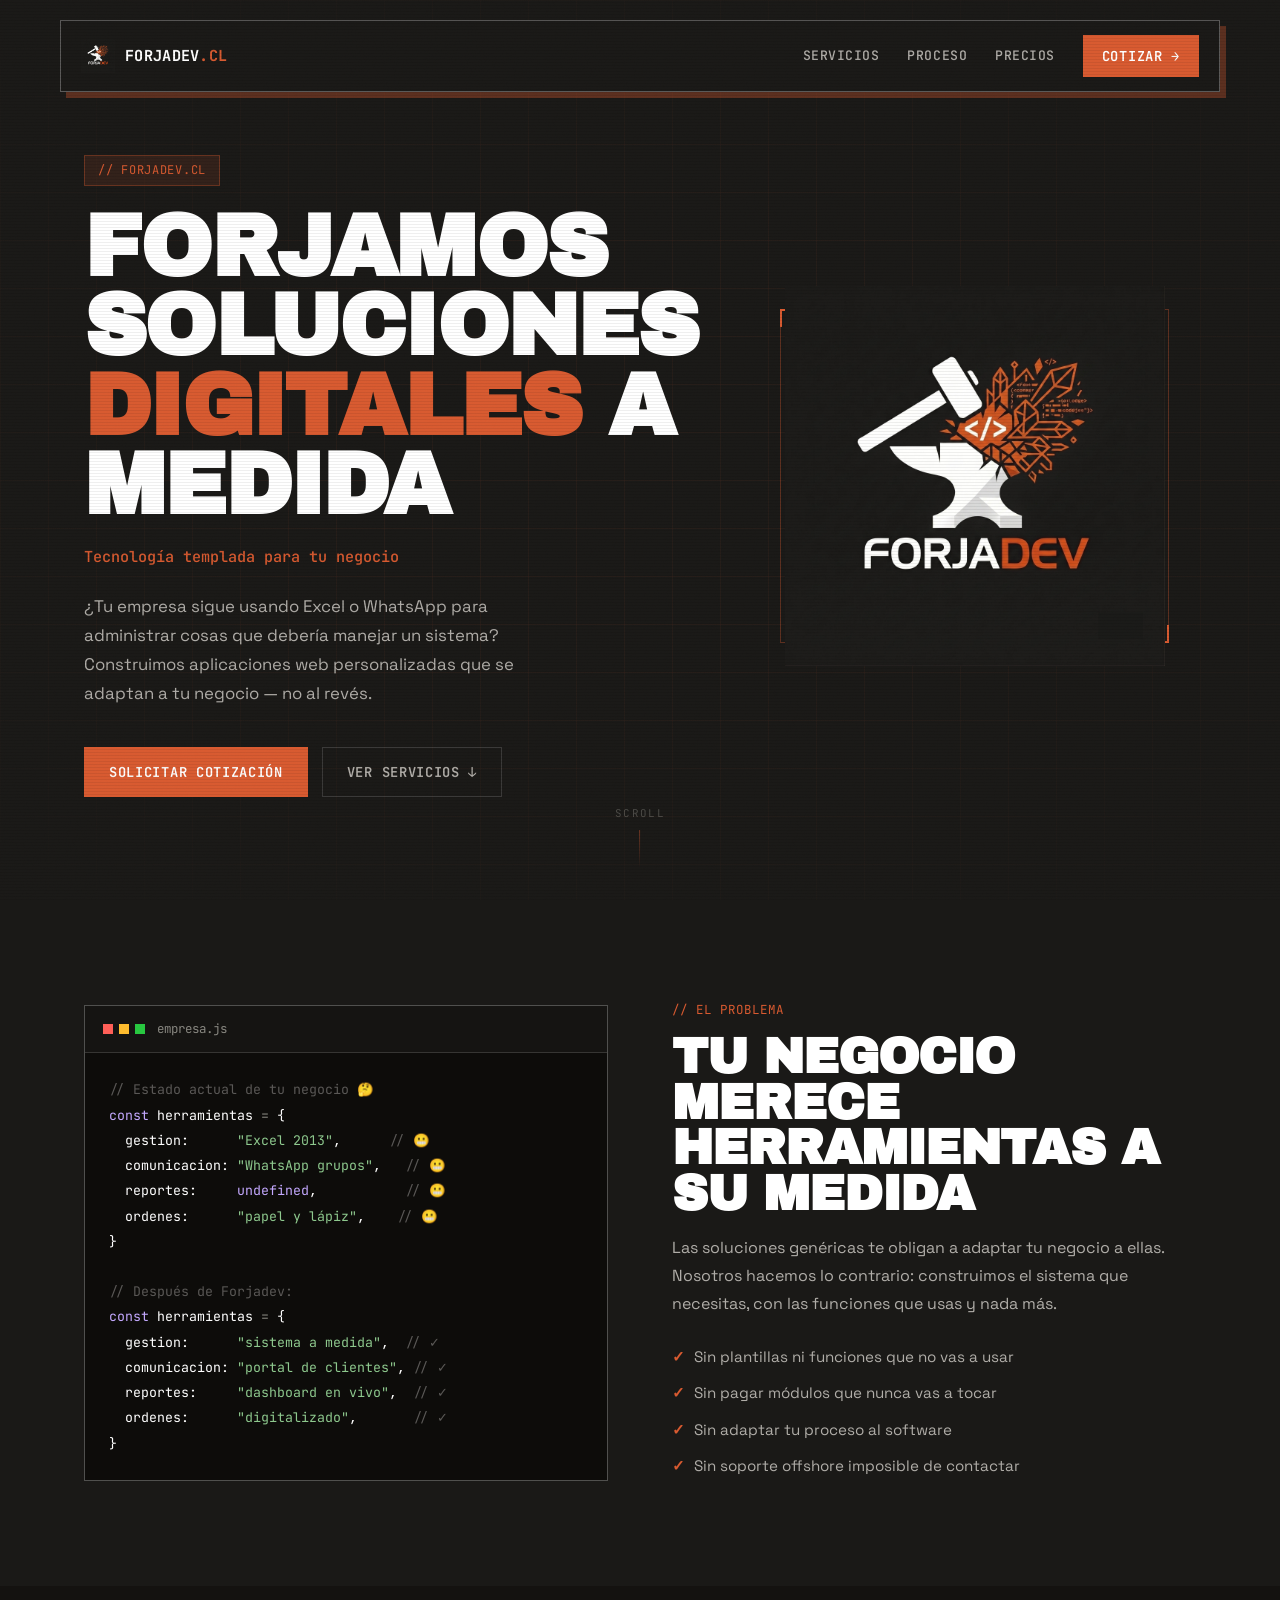
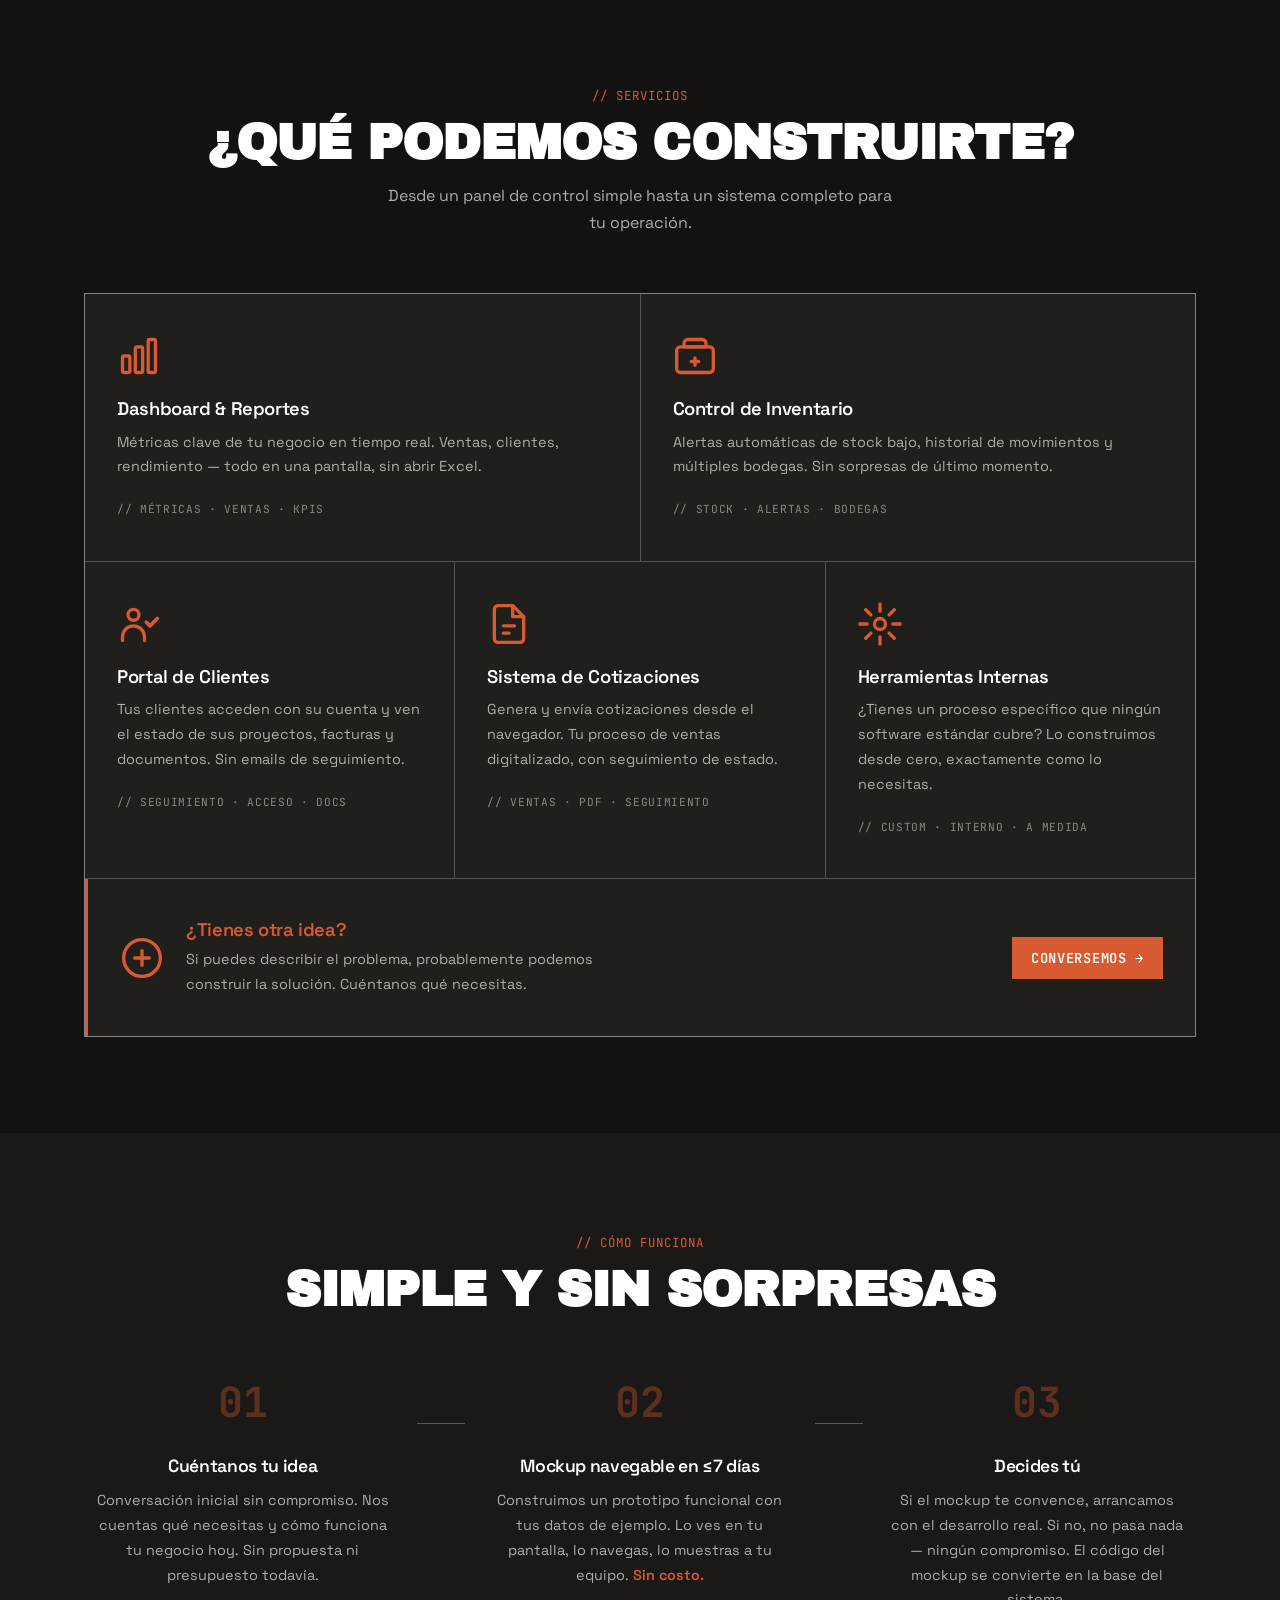
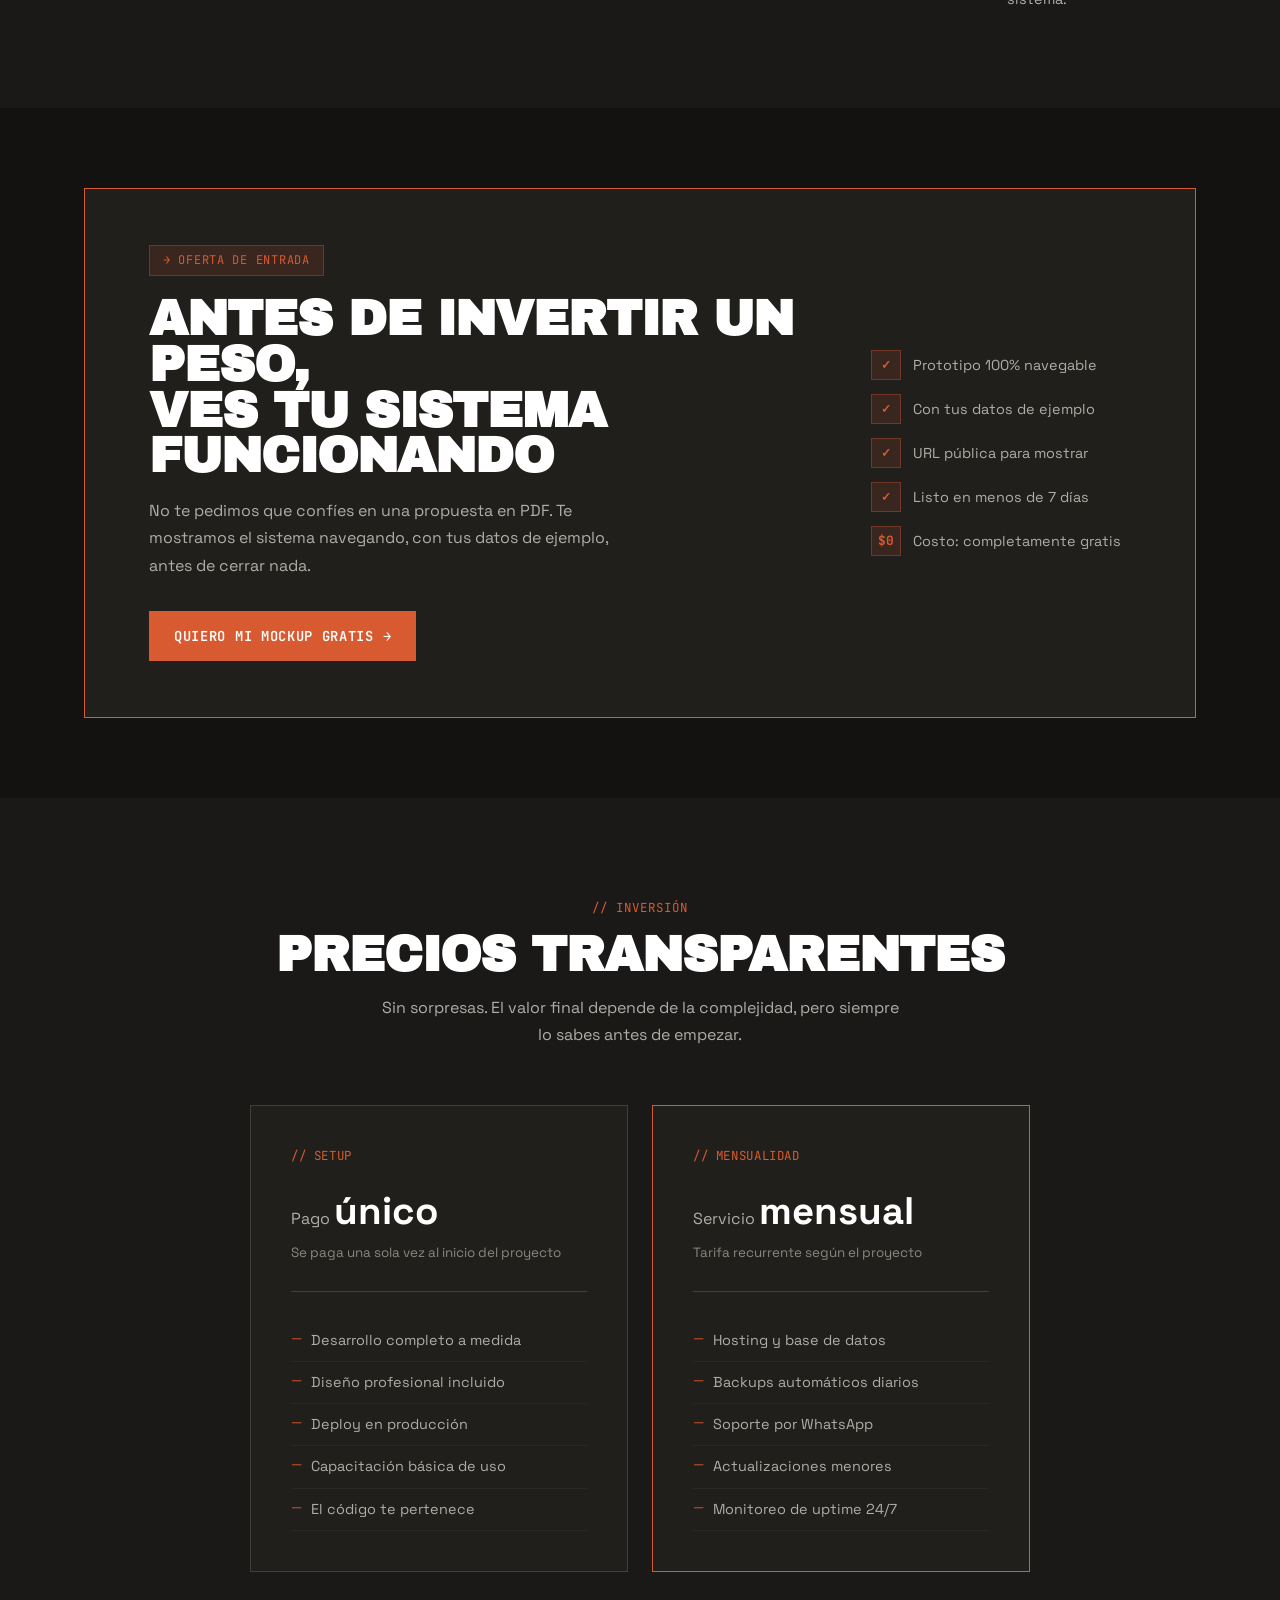
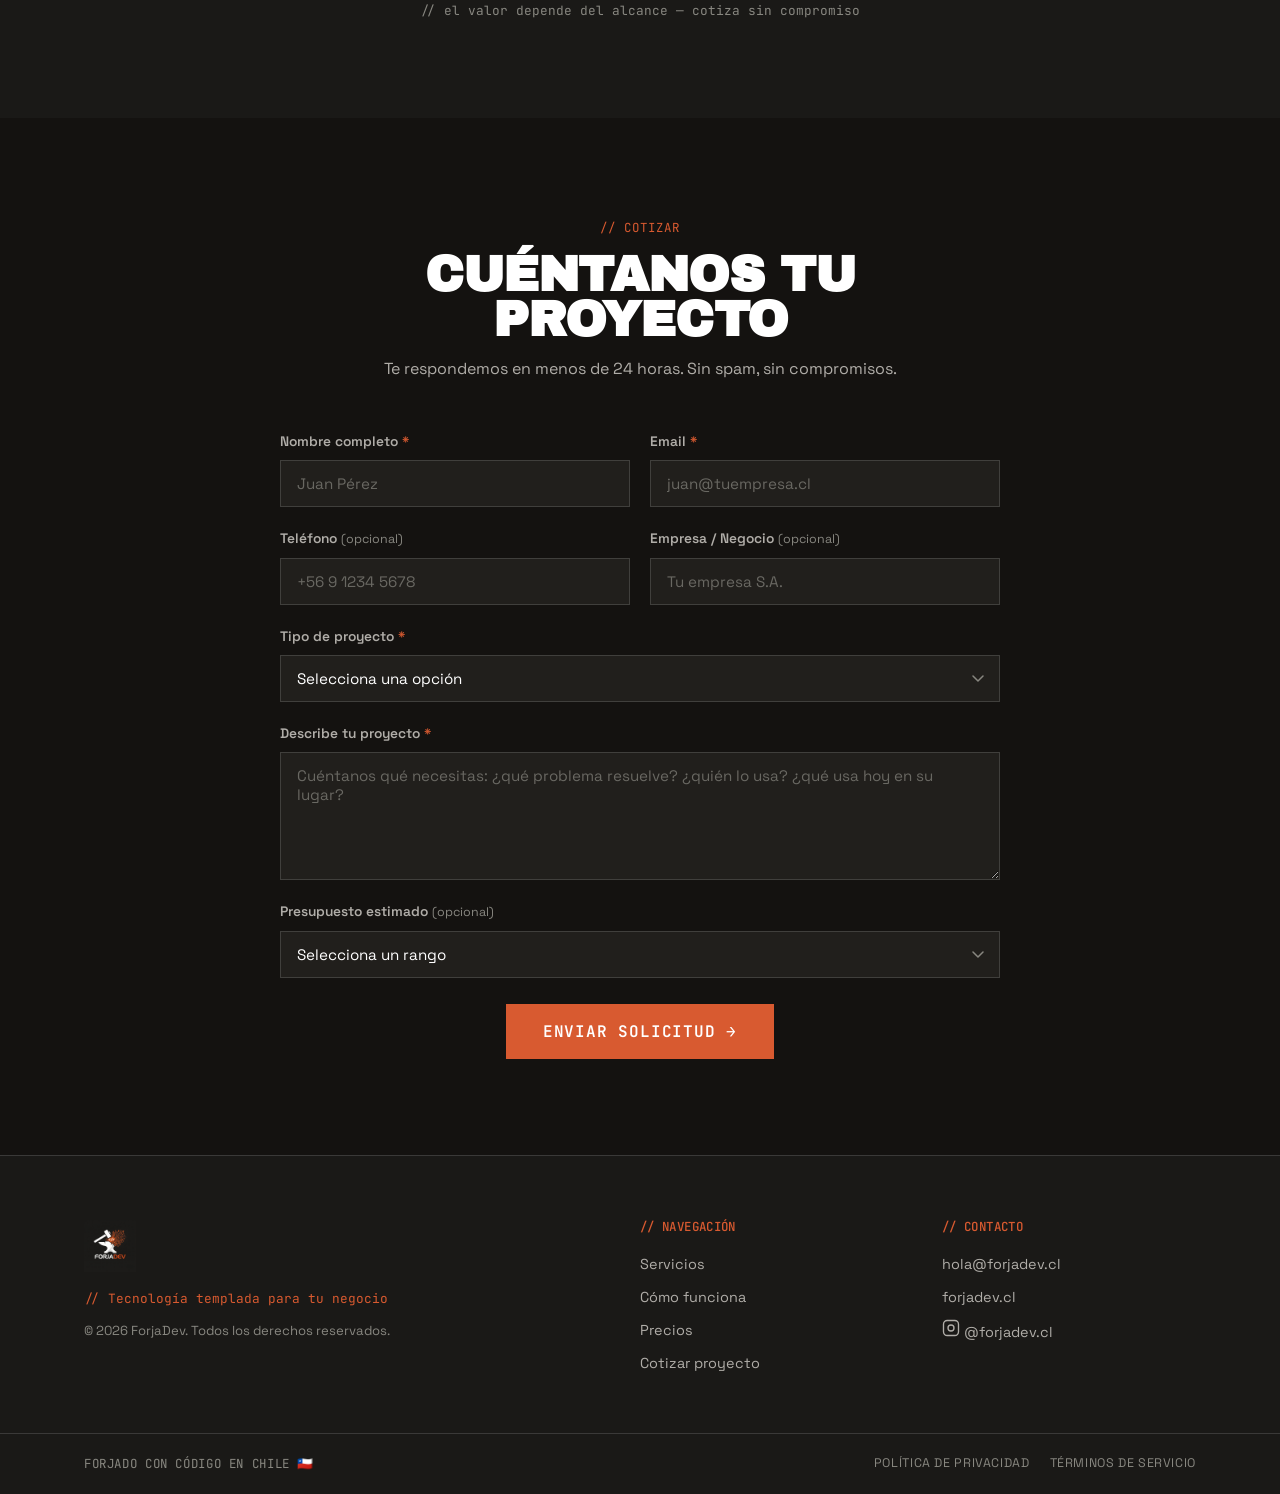
==== commit e3fd91c7: "Ajusta rangos de presupuesto del formulario y limpia tooling local Los tramos de presupuesto ahora r" ====
--- a/index.html
+++ b/index.html
@@ -405,10 +405,11 @@
               <label for="presupuesto">Presupuesto estimado <span class="opt">(opcional)</span></label>
               <select id="presupuesto" name="presupuesto">
                 <option value="" disabled selected>Selecciona un rango</option>
-                <option value="menos-500k">Menos de $500.000 CLP</option>
-                <option value="500k-1500k">$500.000 – $1.500.000 CLP</option>
-                <option value="1500k-3000k">$1.500.000 – $3.000.000 CLP</option>
-                <option value="mas-3000k">Más de $3.000.000 CLP</option>
+                <option value="menos-75k">Menos de $75.000 CLP</option>
+                <option value="75k-250k">$75.000 – $250.000 CLP</option>
+                <option value="250k-500k">$250.000 – $500.000 CLP</option>
+                <option value="500k-1000k">$500.000 – $1.000.000 CLP</option>
+                <option value="mas-1000k">Más de $1.000.000 CLP</option>
                 <option value="sin-definir">Sin definir / Necesito orientación</option>
               </select>
             </div>
--- a/styles.css
+++ b/styles.css
@@ -30,6 +30,7 @@
   --radius:    0px;
   --radius-lg: 0px;
   --nav-h:     72px;
+  --nav-top:   20px;
 
   --ease:      cubic-bezier(0.25, 0.46, 0.45, 0.94);
   --t-fast:    0.18s;
@@ -45,7 +46,7 @@
 
 html {
   scroll-behavior: smooth;
-  scroll-padding-top: var(--nav-h);
+  scroll-padding-top: calc(var(--nav-h) + var(--nav-top) + 24px);
 }
 
 body {
@@ -257,15 +258,22 @@
 ================================================================ */
 #navbar {
   position: fixed;
-  top: 0; left: 0; right: 0;
+  top: var(--nav-top);
+  left: 50%;
+  transform: translateX(-50%);
   z-index: 100;
+  width: calc(100% - 40px);
+  max-width: var(--container);
   height: var(--nav-h);
-  transition: background var(--t-med), box-shadow var(--t-med);
+  background: var(--bg);
+  border: 1px solid var(--border-hover);
+  box-shadow: 6px 6px 0 var(--accent-border);
+  transition: box-shadow var(--t-fast), border-color var(--t-fast);
 }
 
 #navbar.scrolled {
-  background: var(--bg);
-  box-shadow: 0 1px 0 var(--border-hover);
+  border-color: var(--accent-border);
+  box-shadow: 4px 4px 0 var(--accent-border);
 }
 
 .nav-inner {
@@ -273,6 +281,7 @@
   align-items: center;
   justify-content: space-between;
   height: 100%;
+  padding: 0 20px;
 }
 
 .nav-logo {
@@ -336,7 +345,7 @@
   min-height: 100dvh;
   display: flex;
   align-items: center;
-  padding: calc(var(--nav-h) + 56px) 0 96px;
+  padding: calc(var(--nav-h) + var(--nav-top) + 56px) 0 96px;
   overflow: hidden;
 }
 
@@ -1041,7 +1050,7 @@
    PÁGINAS LEGALES (privacidad, términos)
 ================================================================ */
 .legal-page {
-  padding: calc(var(--nav-h) + 64px) 0 96px;
+  padding: calc(var(--nav-h) + var(--nav-top) + 40px) 0 96px;
 }
 .legal-container {
   max-width: 720px;
